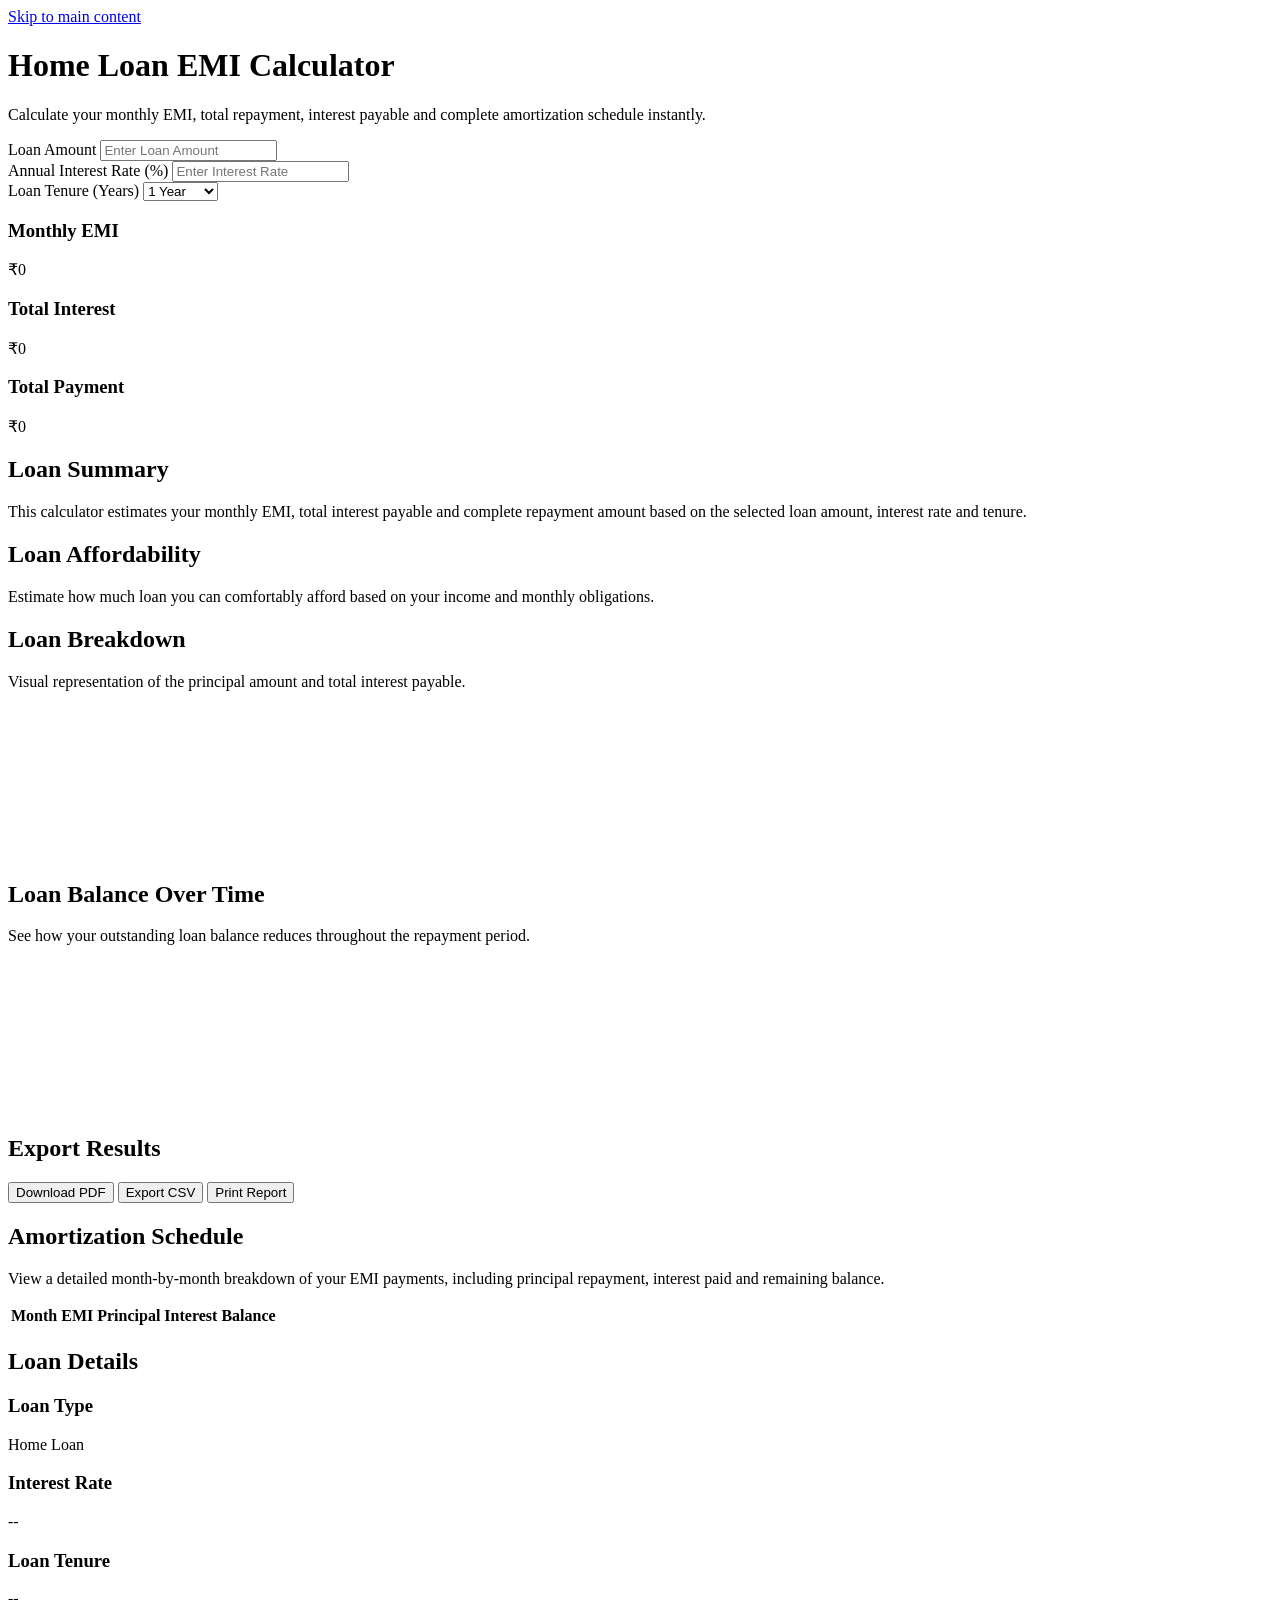
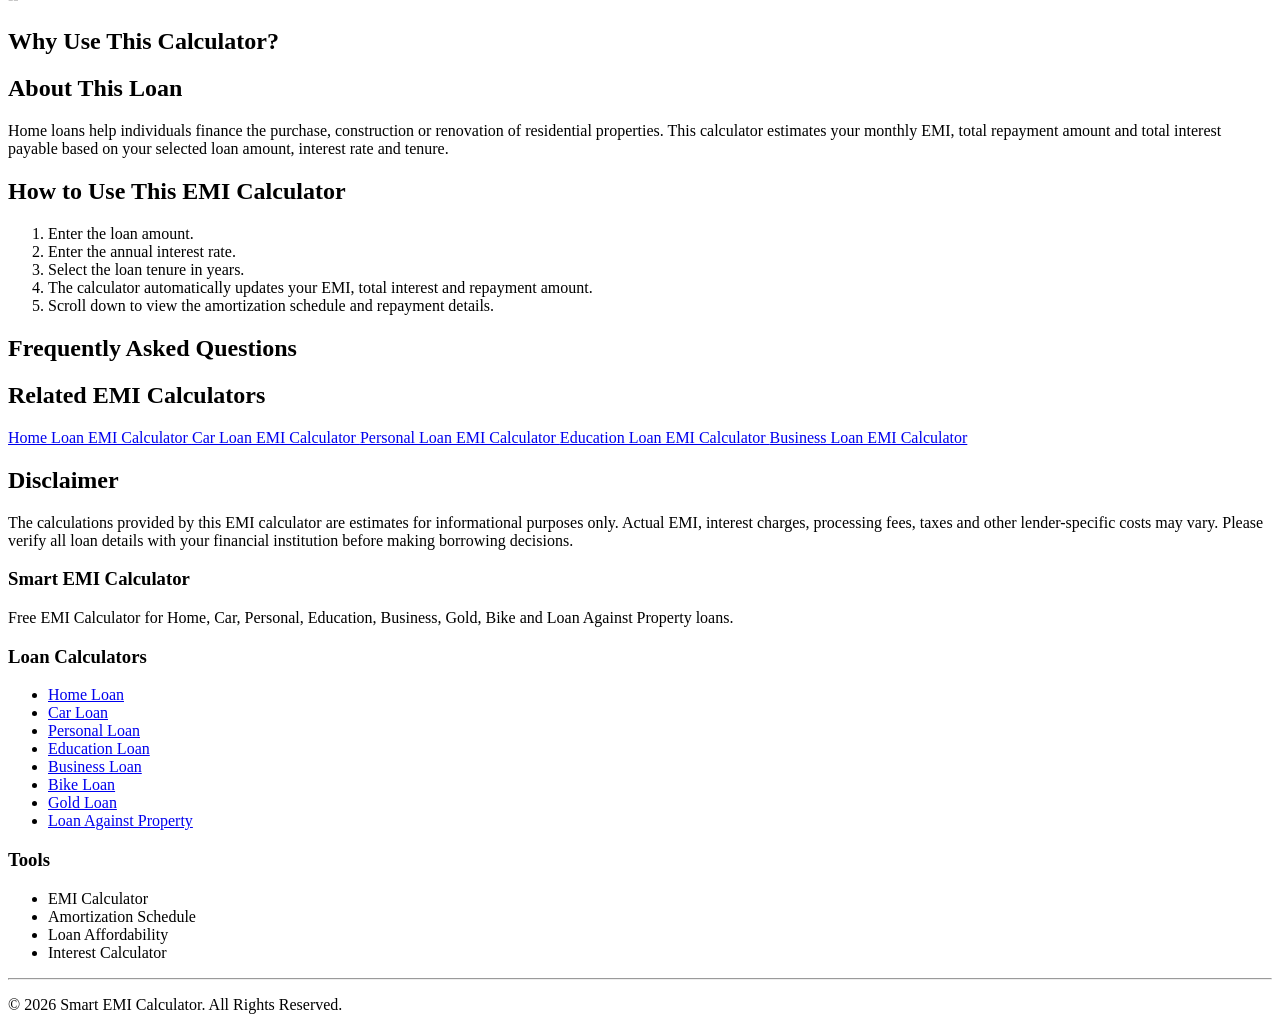
==== index.html @ 05c61f7b "Complete Version 5 modular EMI calculator" ====
<!DOCTYPE html>
<html lang="en">

<head>

    <!-- ==========================================
         BASIC META
    =========================================== -->

    <meta charset="UTF-8">

    <meta name="viewport"
          content="width=device-width, initial-scale=1.0">

    <meta http-equiv="X-UA-Compatible"
          content="IE=edge">

    <!-- ==========================================
         SEO
    =========================================== -->

    <title>Smart EMI Calculator</title>

    <meta name="description"
          content="Calculate EMI, monthly payments, interest, affordability and amortization schedule for Home, Car, Personal, Education and Business loans.">

    <meta name="keywords"
          content="EMI Calculator, Home Loan EMI, Car Loan EMI, Personal Loan EMI, Loan Calculator">

    <meta name="robots"
          content="index,follow">

    <meta name="author"
          content="Smart EMI Calculator">

    <link rel="canonical"
          href="">

    <!-- ==========================================
         OPEN GRAPH
    =========================================== -->

    <meta property="og:type"
          content="website">

    <meta property="og:title"
          content="Smart EMI Calculator">

    <meta property="og:description"
          content="Free EMI Calculator with Amortization Schedule">

    <meta property="og:image"
          content="images/og-image.jpg">

    <meta property="og:url"
          content="">

    <!-- ==========================================
         TWITTER
    =========================================== -->

    <meta name="twitter:card"
          content="summary_large_image">

    <meta name="twitter:title"
          content="Smart EMI Calculator">

    <meta name="twitter:description"
          content="Calculate EMI instantly.">

    <!-- ==========================================
         FAVICON
    =========================================== -->

    <link rel="icon"
          href="favicon.ico">

    <!-- ==========================================
         CSS
    =========================================== -->

    <link rel="stylesheet"
          href="css/style.css">

</head>

<body>

<a href="#main-content"
   class="skip-link">
    Skip to main content
</a>

<!-- ==========================================
     HEADER
========================================== -->

<header class="site-header">

    <div class="container">

        <h1 id="pageTitle">
            Home Loan EMI Calculator
        </h1>

        <p id="pageIntro">
            Calculate your monthly EMI, total repayment, interest payable and complete amortization schedule instantly.
        </p>

    </div>

</header>

<!-- ==========================================
     MAIN
========================================== -->

<main id="main-content">

<section class="calculator-section">

<div class="container">

    <!-- ==========================================
     CALCULATOR CARD
========================================== -->

<div class="calculator-card">

    <div class="form-group">

        <label for="amount" id="amountLabel">
            Loan Amount
        </label>

        <input
            type="number"
            id="amount"
            class="form-control"
            placeholder="Enter Loan Amount">

    </div>

    <div class="form-group">

        <label for="rate">
            Annual Interest Rate (%)
        </label>

        <input
            type="number"
            id="rate"
            class="form-control"
            step="0.01"
            placeholder="Enter Interest Rate">

    </div>

    <div class="form-group">

        <label for="tenure">
            Loan Tenure (Years)
        </label>

        <select
            id="tenure"
            class="form-control">

            <option value="1">1 Year</option>
            <option value="2">2 Years</option>
            <option value="3">3 Years</option>
            <option value="4">4 Years</option>
            <option value="5">5 Years</option>
            <option value="7">7 Years</option>
            <option value="10">10 Years</option>
            <option value="15">15 Years</option>
            <option value="20">20 Years</option>
            <option value="25">25 Years</option>
            <option value="30">30 Years</option>

        </select>

    </div>

</div>

<!-- ==========================================
     RESULTS
========================================== -->

<section class="results-section">

    <div class="results-grid">

        <div class="result-card">

            <h3>Monthly EMI</h3>

            <div
                id="emi"
                class="result-value">

                ₹0

            </div>

        </div>

        <div class="result-card">

            <h3>Total Interest</h3>

            <div
                id="interest"
                class="result-value">

                ₹0

            </div>

        </div>

        <div class="result-card">

            <h3>Total Payment</h3>

            <div
                id="total"
                class="result-value">

                ₹0

            </div>

        </div>

    </div>

</section>

<!-- ==========================================
     LOAN SUMMARY
========================================== -->

<section class="loan-summary">

    <h2>
        Loan Summary
    </h2>

    <p id="loanIntro">

        This calculator estimates your monthly EMI, total interest payable and complete repayment amount based on the selected loan amount, interest rate and tenure.

    </p>

</section>

<!-- ==========================================
     AFFORDABILITY CALCULATOR
========================================== -->

<section id="affordabilitySection" class="affordability-section">

    <h2>
        Loan Affordability
    </h2>

    <p>
        Estimate how much loan you can comfortably afford based on your income and monthly obligations.
    </p>

    <div id="affordabilityResult" class="affordability-result">

    </div>

</section>

<!-- ==========================================
     LOAN VISUALIZATION
========================================== -->

<section class="chart-section">

    <h2>
        Loan Breakdown
    </h2>

    <p>
        Visual representation of the principal amount and total interest payable.
    </p>

    <div class="chart-container">

        <canvas id="emiChart"></canvas>

    </div>

</section>

<!-- ==========================================
     PAYMENT TIMELINE
========================================== -->

<section class="chart-section">

    <h2>
        Loan Balance Over Time
    </h2>

    <p>
        See how your outstanding loan balance reduces throughout the repayment period.
    </p>

    <div class="chart-container">

        <canvas id="balanceChart"></canvas>

    </div>

</section>

<!-- ==========================================
     EXPORT OPTIONS
========================================== -->

<section class="export-section">

    <h2>
        Export Results
    </h2>

    <div class="button-group">

        <button
            id="downloadPdf"
            type="button"
            class="btn">

            Download PDF

        </button>

        <button
            id="downloadCsv"
            type="button"
            class="btn">

            Export CSV

        </button>

        <button
            id="printReport"
            type="button"
            class="btn">

            Print Report

        </button>

    </div>

</section>

<!-- ==========================================
     AMORTIZATION SCHEDULE
========================================== -->

<section class="amortization-section">

    <h2>
        Amortization Schedule
    </h2>

    <p>
        View a detailed month-by-month breakdown of your EMI payments, including principal repayment, interest paid and remaining balance.
    </p>

    <div class="table-responsive">

        <table class="amortization-table">

            <thead>

                <tr>

                    <th>Month</th>
                    <th>EMI</th>
                    <th>Principal</th>
                    <th>Interest</th>
                    <th>Balance</th>

                </tr>

            </thead>

            <tbody id="amortizationBody">

            </tbody>

        </table>

    </div>

</section>

<!-- ==========================================
     LOAN DETAILS
========================================== -->

<section class="loan-details">

    <h2>
        Loan Details
    </h2>

    <div class="details-grid">

        <div class="detail-card">

            <h3>
                Loan Type
            </h3>

            <p id="loanTypeText">
                Home Loan
            </p>

        </div>

        <div class="detail-card">

            <h3>
                Interest Rate
            </h3>

            <p id="interestRateText">
                --
            </p>

        </div>

        <div class="detail-card">

            <h3>
                Loan Tenure
            </h3>

            <p id="loanTenureText">
                --
            </p>

        </div>

    </div>

</section>

<!-- ==========================================
     BENEFITS
========================================== -->

<section class="benefits-section">

    <h2>
        Why Use This Calculator?
    </h2>

    <ul id="benefitsList">

    </ul>

</section>

<!-- ==========================================
     ABOUT THIS LOAN
========================================== -->

<section class="about-loan">

    <h2>
        About This Loan
    </h2>

    <p id="loanDescription">

        Home loans help individuals finance the purchase, construction or renovation of residential properties. This calculator estimates your monthly EMI, total repayment amount and total interest payable based on your selected loan amount, interest rate and tenure.

    </p>

</section>

<!-- ==========================================
     HOW TO USE
========================================== -->

<section class="how-to-use">

    <h2>
        How to Use This EMI Calculator
    </h2>

    <ol>

        <li>
            Enter the loan amount.
        </li>

        <li>
            Enter the annual interest rate.
        </li>

        <li>
            Select the loan tenure in years.
        </li>

        <li>
            The calculator automatically updates your EMI, total interest and repayment amount.
        </li>

        <li>
            Scroll down to view the amortization schedule and repayment details.
        </li>

    </ol>

</section>

<!-- ==========================================
     FREQUENTLY ASKED QUESTIONS
========================================== -->

<section class="faq-section">

    <h2>
        Frequently Asked Questions
    </h2>

    <div id="faq">

    </div>

</section>

<!-- ==========================================
     RELATED CALCULATORS
========================================== -->

<section class="related-tools">

    <h2>
        Related EMI Calculators
    </h2>

    <div class="related-grid">

        <a href="?loan=home">
            Home Loan EMI Calculator
        </a>

        <a href="?loan=car">
            Car Loan EMI Calculator
        </a>

        <a href="?loan=personal">
            Personal Loan EMI Calculator
        </a>

        <a href="?loan=education">
            Education Loan EMI Calculator
        </a>

        <a href="?loan=business">
            Business Loan EMI Calculator
        </a>

    </div>

</section>

<!-- ==========================================
     DISCLAIMER
========================================== -->

<section class="disclaimer">

    <h2>
        Disclaimer
    </h2>

    <p>

        The calculations provided by this EMI calculator are estimates for informational purposes only. Actual EMI, interest charges, processing fees, taxes and other lender-specific costs may vary. Please verify all loan details with your financial institution before making borrowing decisions.

    </p>

</section>

</div>

</section>

</main>

<!-- ==========================================
     FOOTER
========================================== -->

<footer class="site-footer">

    <div class="container">

        <div class="footer-grid">

            <div class="footer-column">

                <h3>
                    Smart EMI Calculator
                </h3>

                <p>

                    Free EMI Calculator for Home, Car, Personal, Education,
                    Business, Gold, Bike and Loan Against Property loans.

                </p>

            </div>

            <div class="footer-column">

                <h3>
                    Loan Calculators
                </h3>

                <ul>

                    <li><a href="?loan=home">Home Loan</a></li>

                    <li><a href="?loan=car">Car Loan</a></li>

                    <li><a href="?loan=personal">Personal Loan</a></li>

                    <li><a href="?loan=education">Education Loan</a></li>

                    <li><a href="?loan=business">Business Loan</a></li>

                    <li><a href="?loan=bike">Bike Loan</a></li>

                    <li><a href="?loan=gold">Gold Loan</a></li>

                    <li><a href="?loan=lap">Loan Against Property</a></li>

                </ul>

            </div>

            <div class="footer-column">

                <h3>
                    Tools
                </h3>

                <ul>

                    <li>EMI Calculator</li>

                    <li>Amortization Schedule</li>

                    <li>Loan Affordability</li>

                    <li>Interest Calculator</li>

                </ul>

            </div>

        </div>

        <hr>

        <p class="copyright">

            © <span id="currentYear"></span>
            Smart EMI Calculator.
            All Rights Reserved.

        </p>

    </div>

</footer>

<!-- ==========================================
     DYNAMIC JSON-LD
========================================== -->

<script
id="dynamicSchema"
type="application/ld+json">
{}
</script>

<!-- ==========================================
     JAVASCRIPT FILES
========================================== -->

<script src="js/utils.js"></script>

<script src="js/loan-config.js"></script>

<script src="js/emi.js"></script>

<script src="js/affordability.js"></script>

<script src="js/amortization.js"></script>

<script src="js/seo.js"></script>

<script src="js/faq.js"></script>

<script src="js/schema.js"></script>

<script src="js/app.js"></script>

<!-- ==========================================
     FOOTER SCRIPT
========================================== -->

<script>

document.addEventListener("DOMContentLoaded", () => {

    const year = document.getElementById("currentYear");

    if (year) {

        year.textContent = new Date().getFullYear();

    }

});

</script>

</body>

</html>
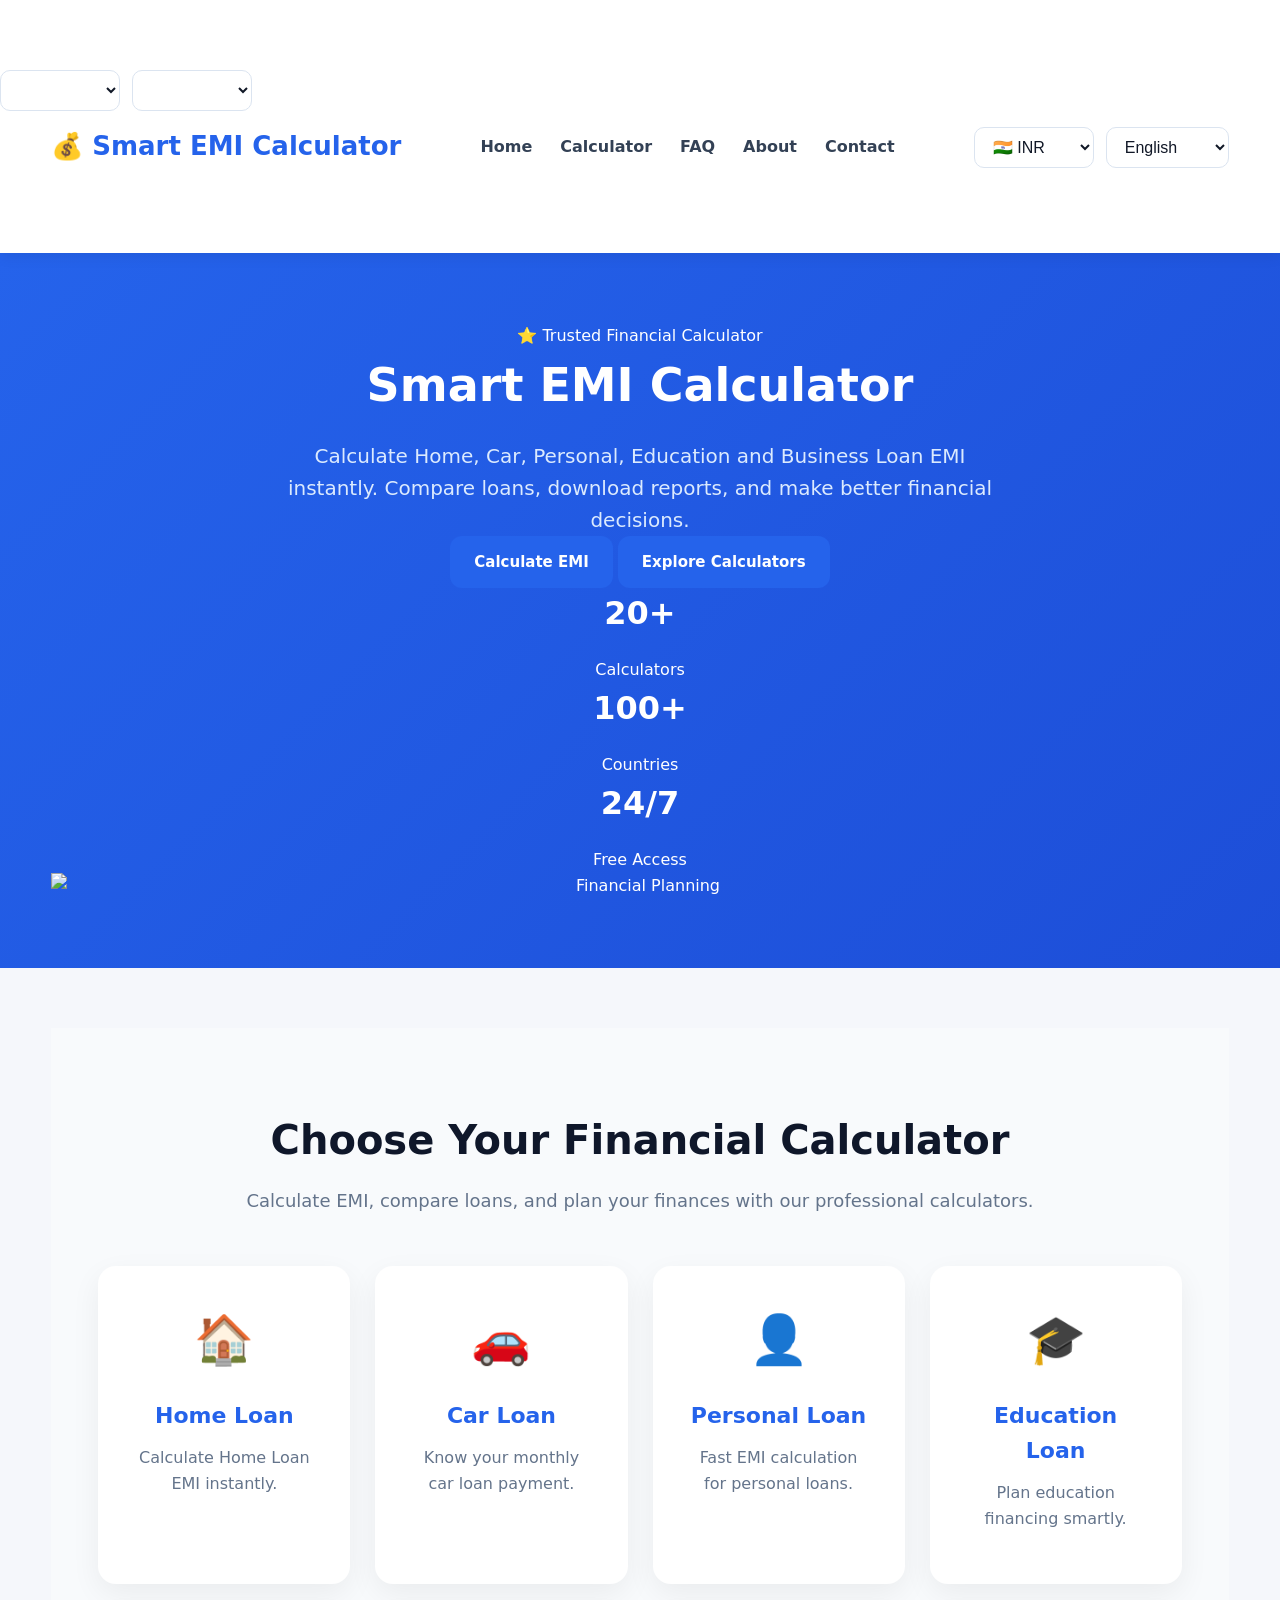
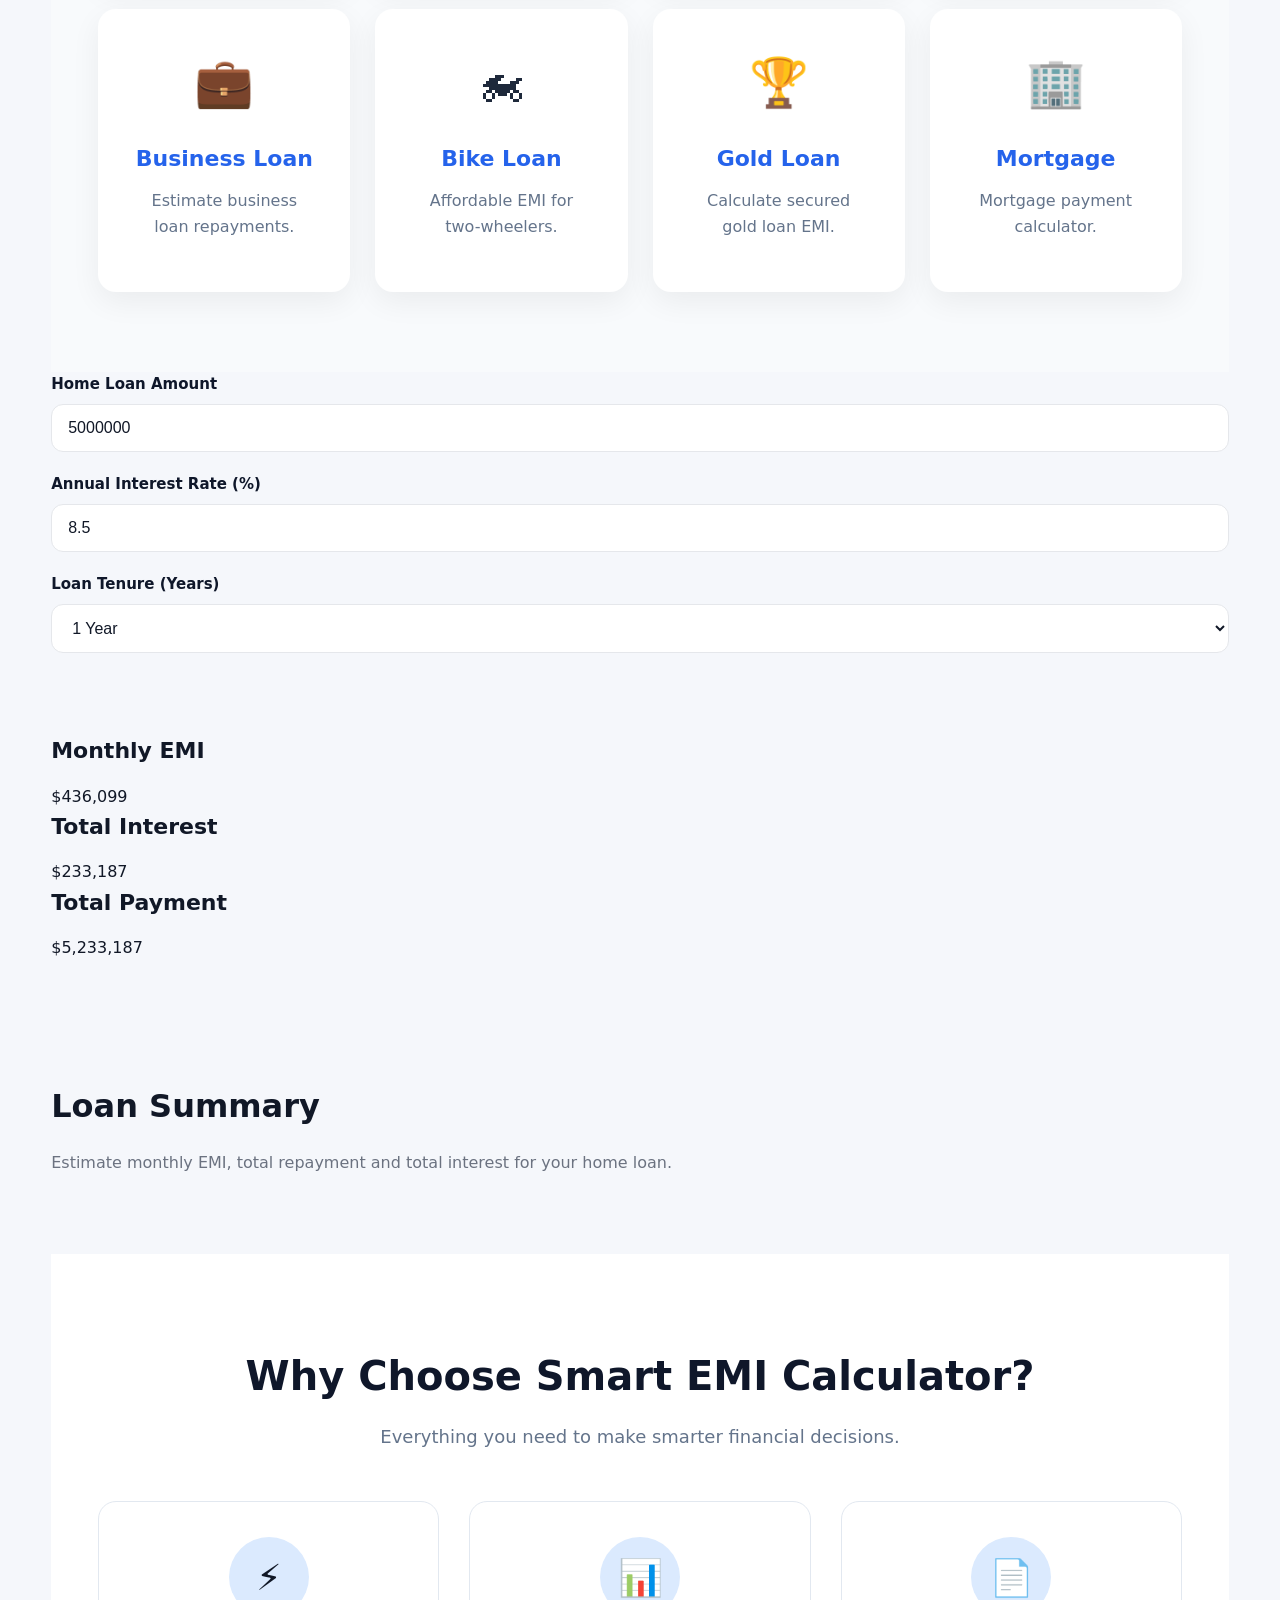
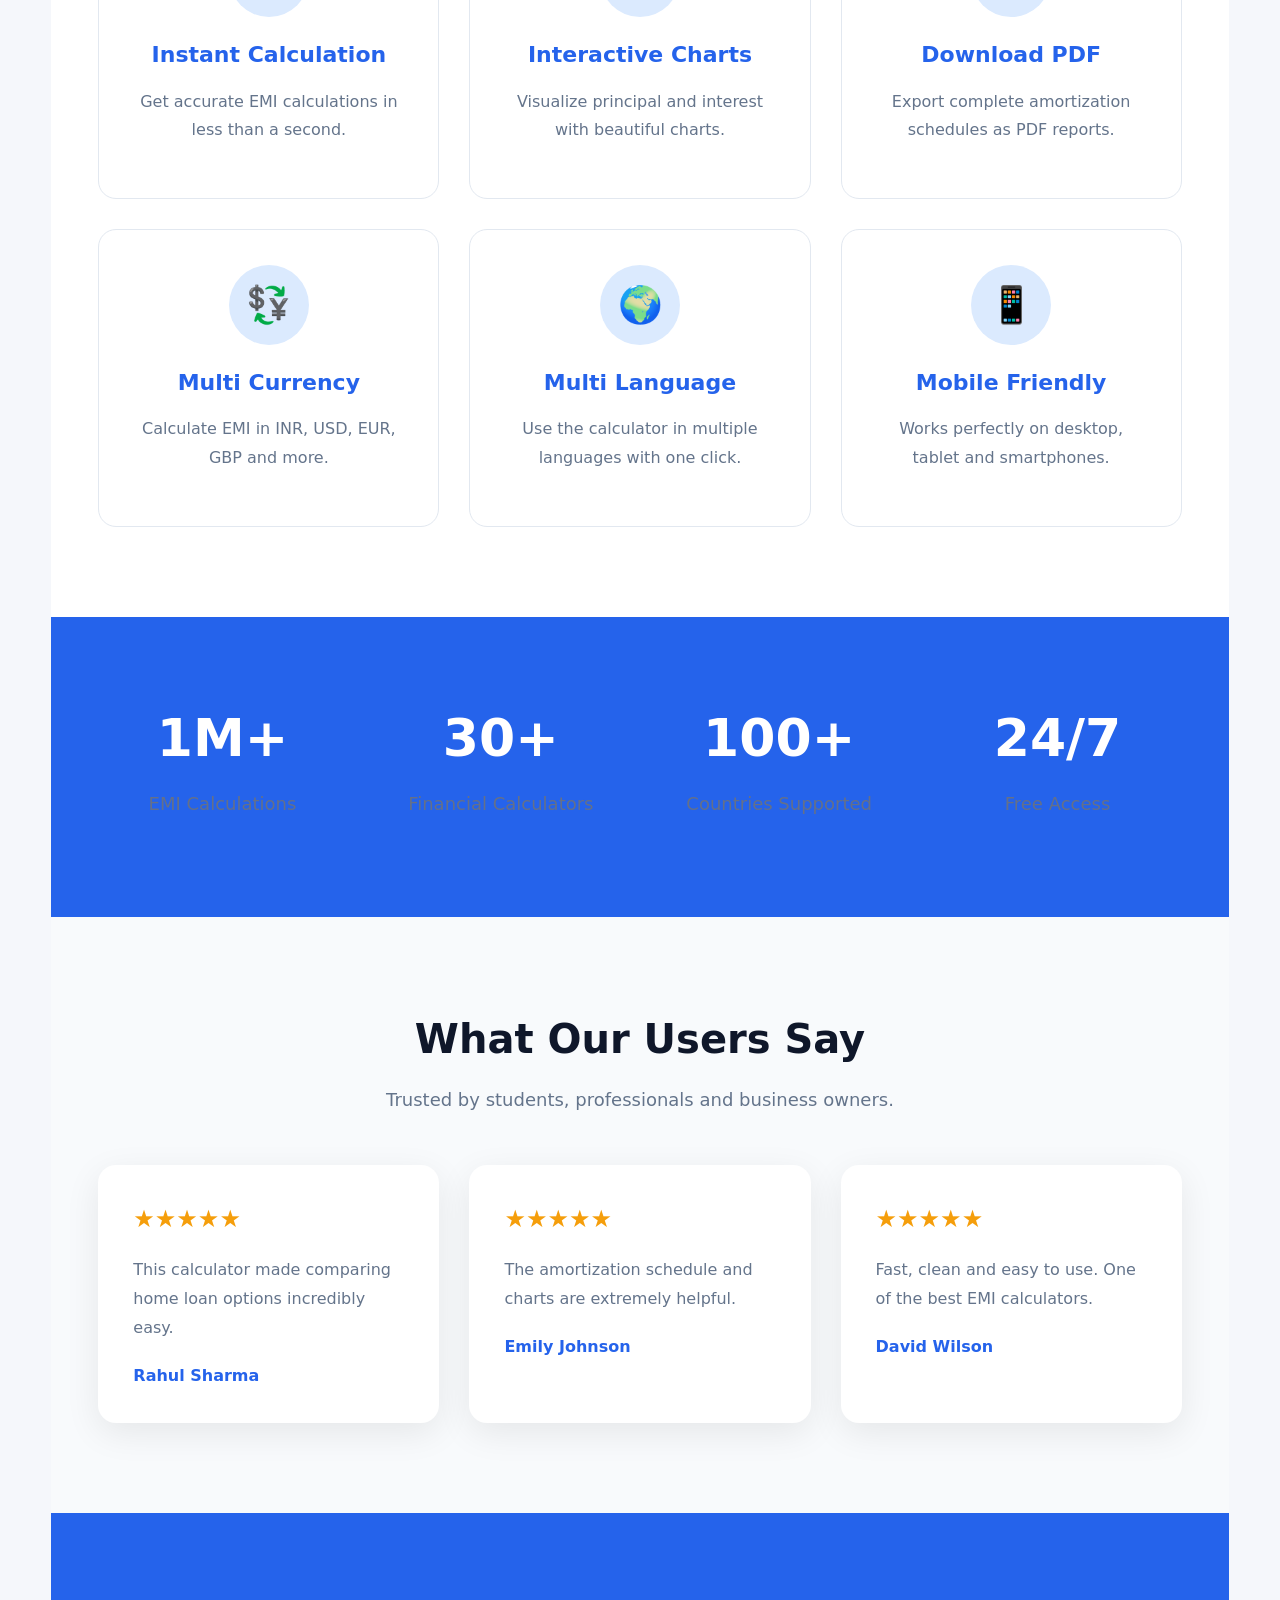
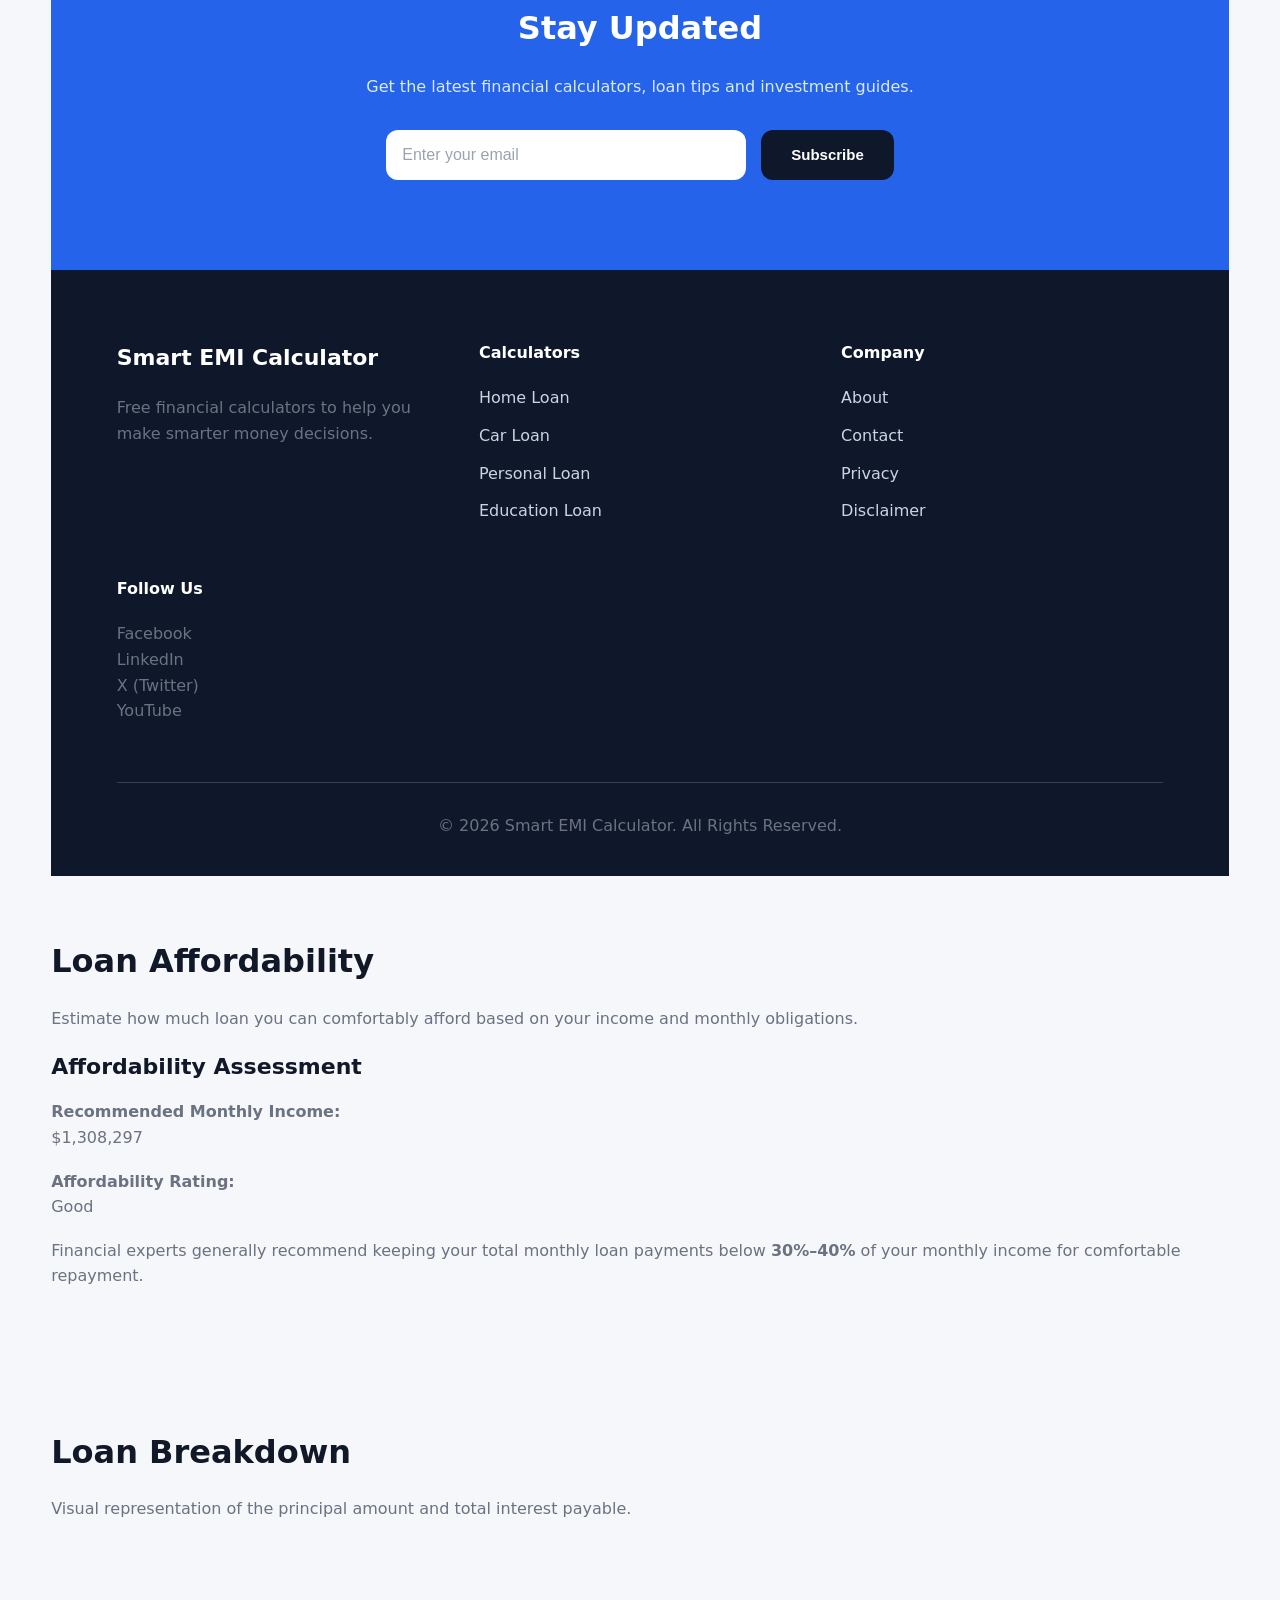
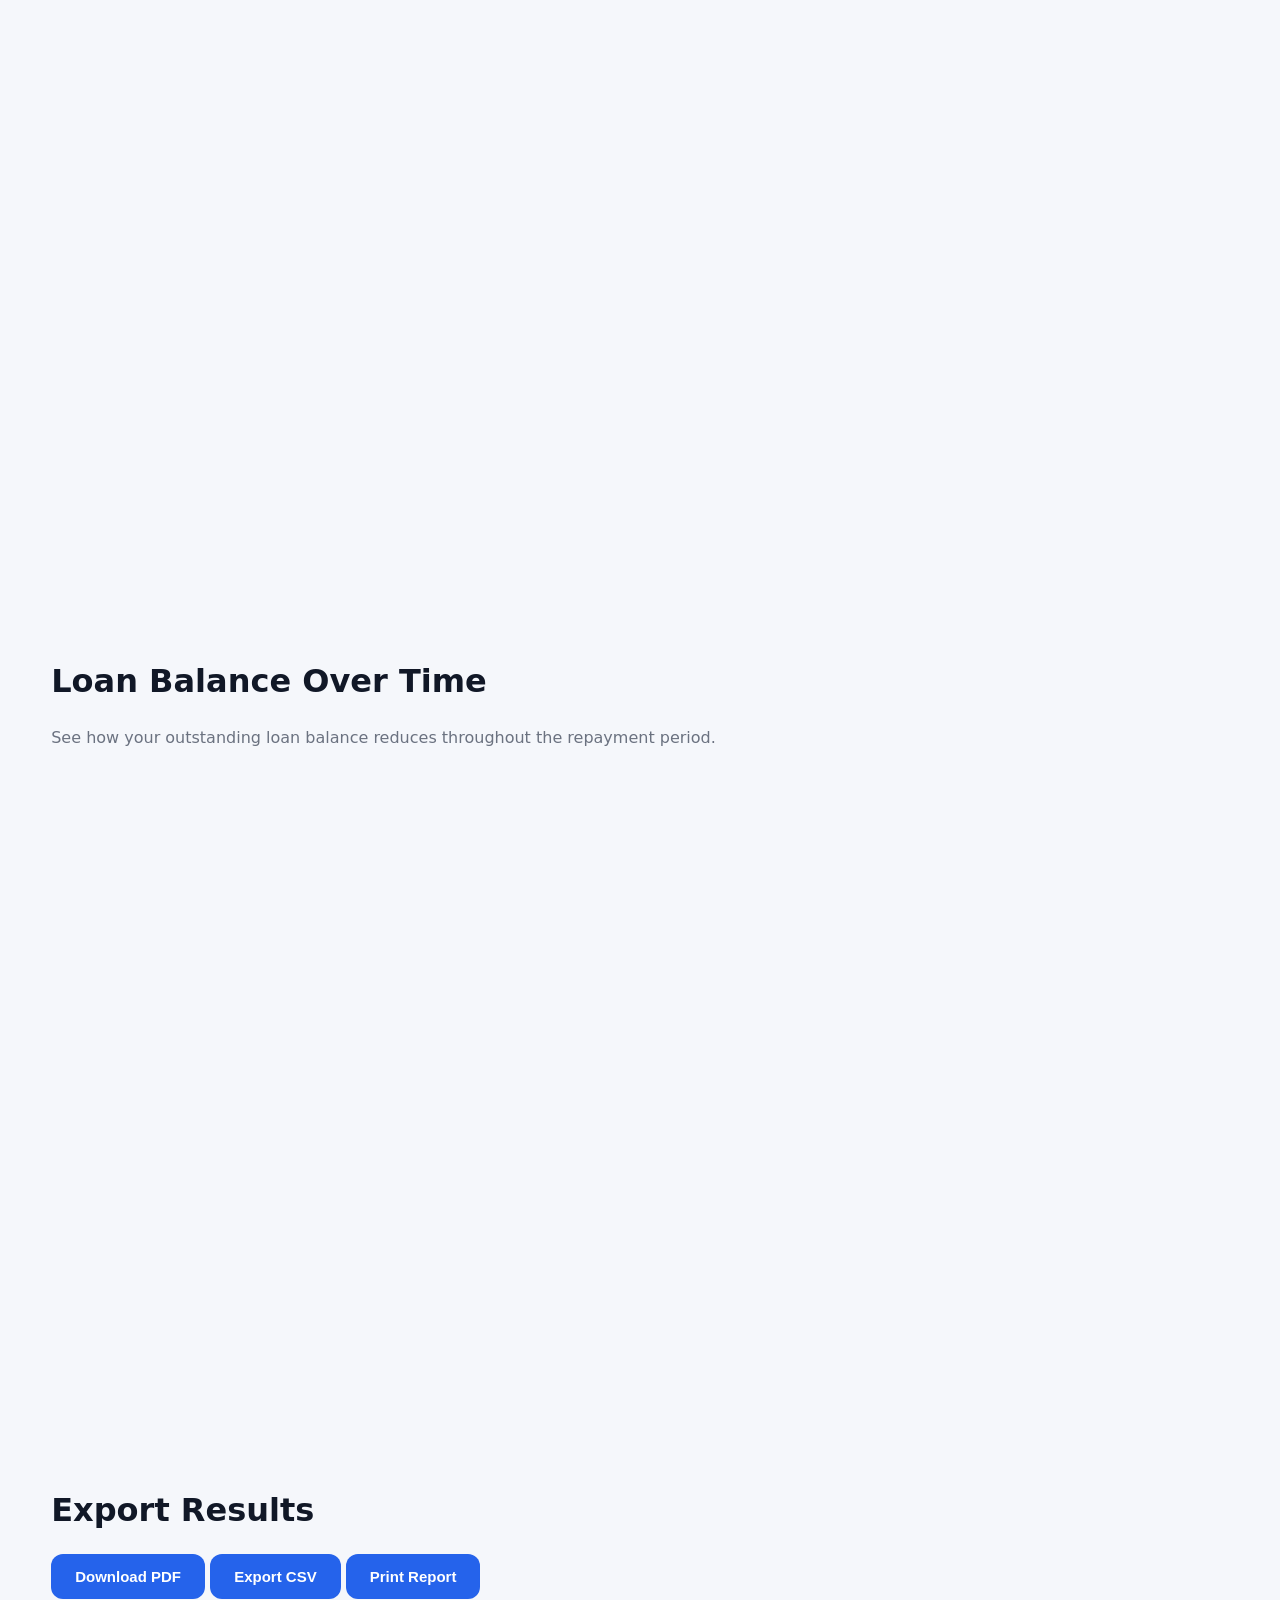
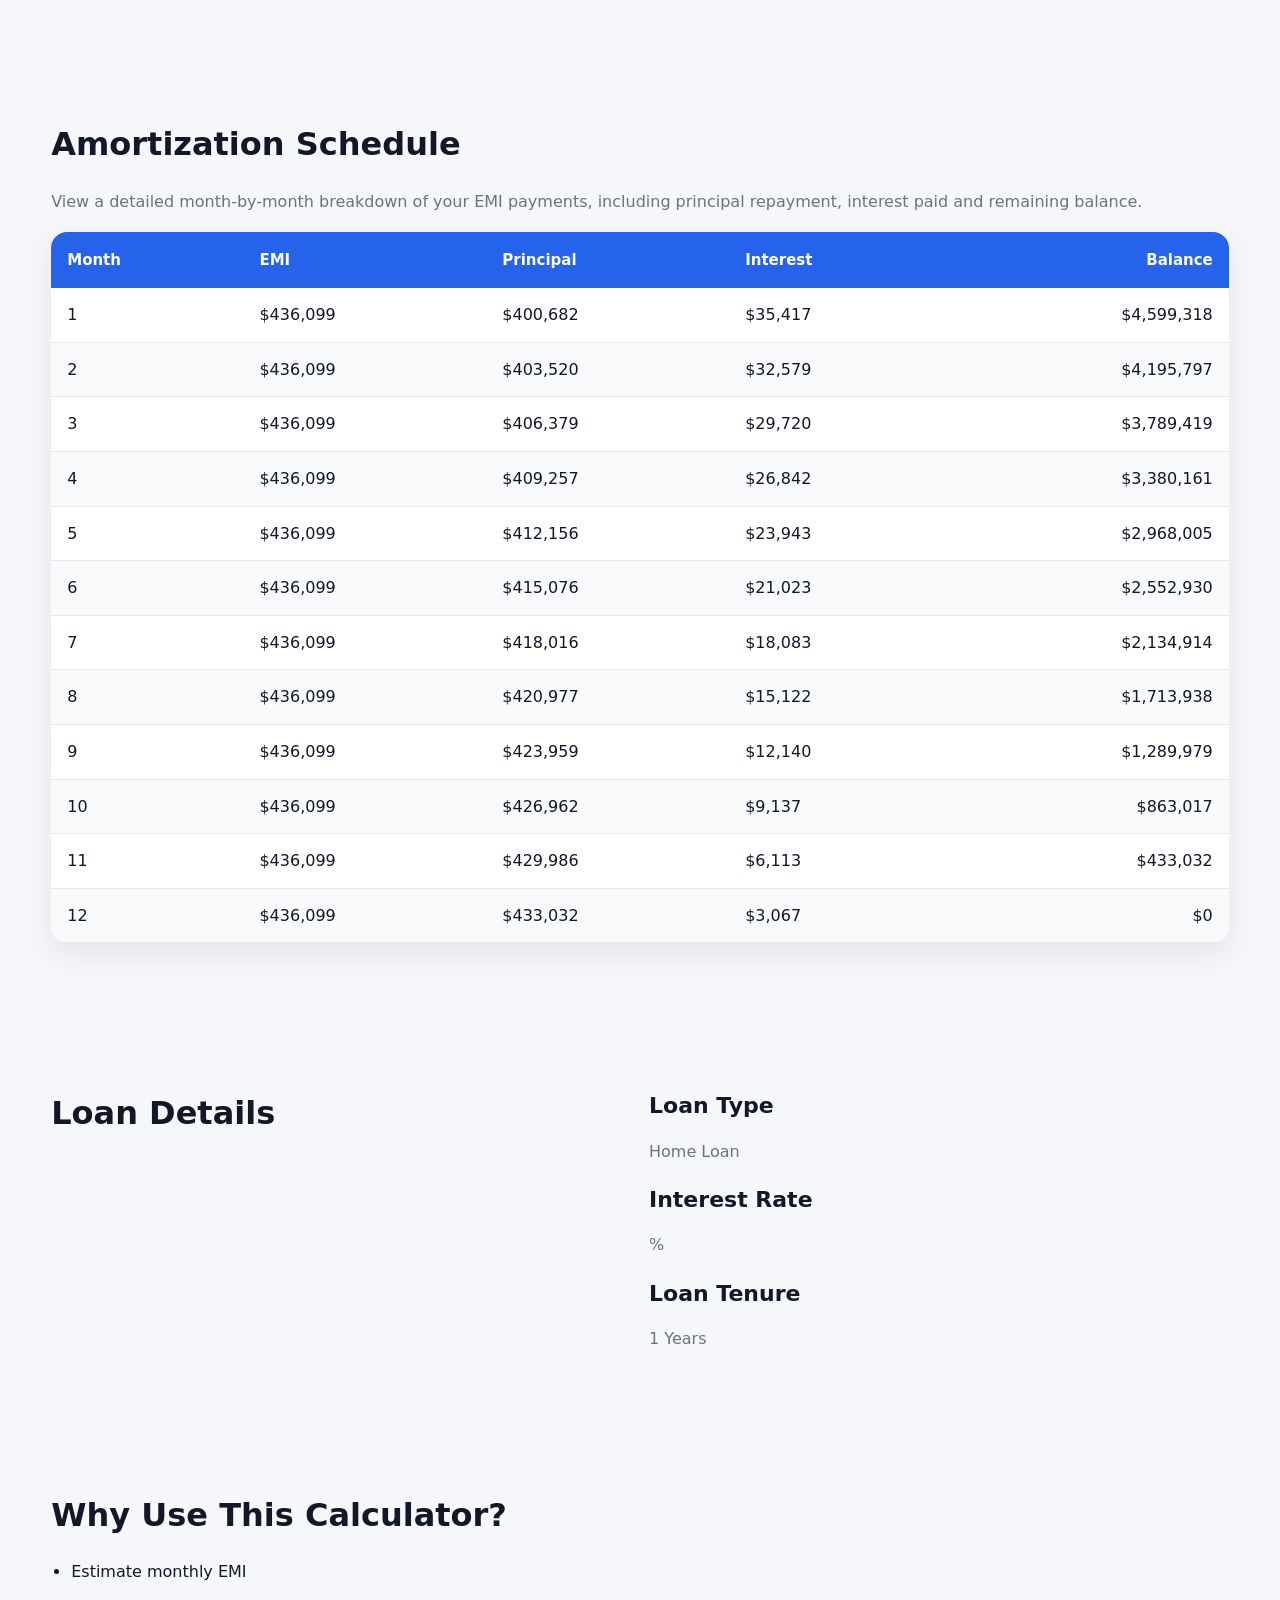
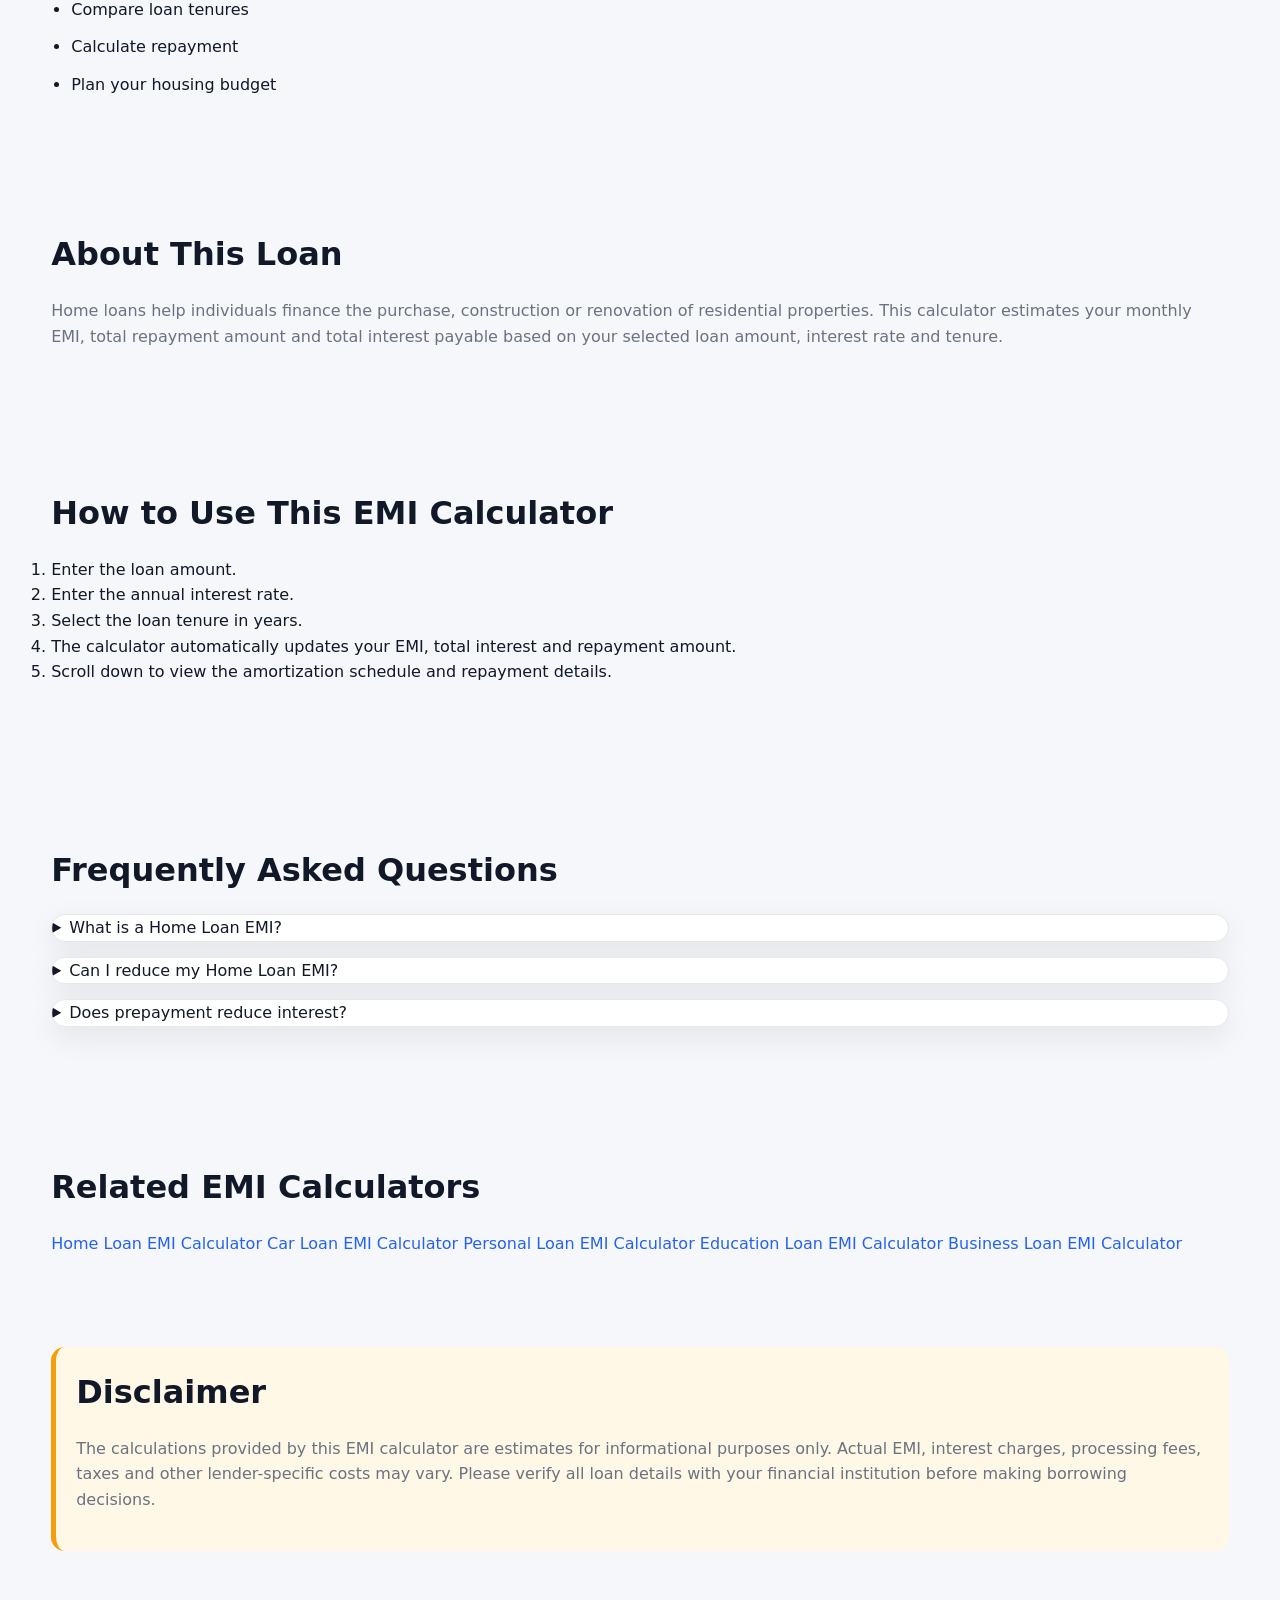
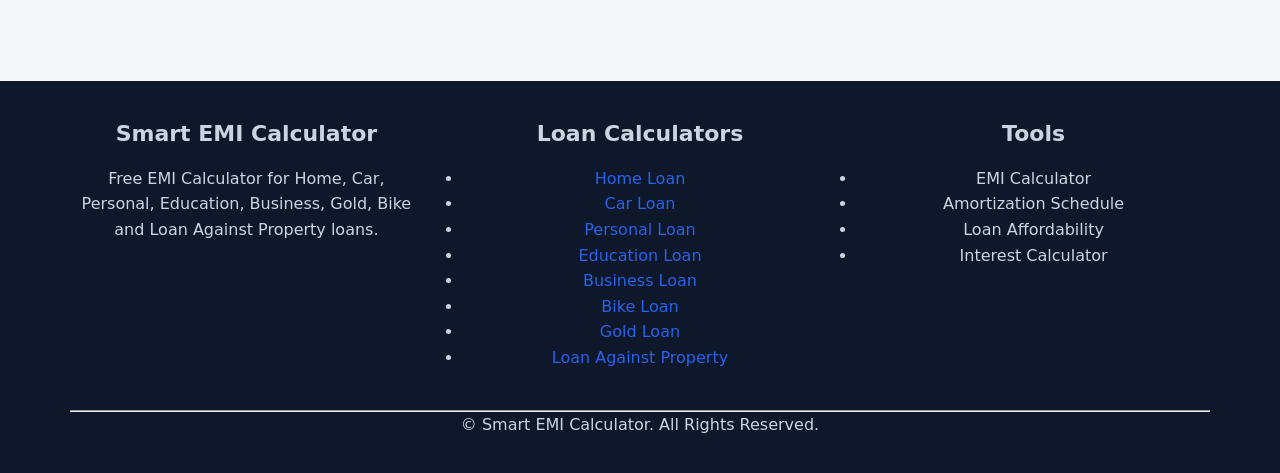
==== commit 6830688c: "feat: homepage redesign and UI improvements" ====
--- a/index.html
+++ b/index.html
@@ -97,25 +97,155 @@
 
 <header class="site-header">
 
-    <div class="container">
-
-        <h1 id="pageTitle">
-            Home Loan EMI Calculator
-        </h1>
-
-        <p id="pageIntro">
-            Calculate your monthly EMI, total repayment, interest payable and complete amortization schedule instantly.
-        </p>
+
+    <div id="google_translate_element"></div>
+    <div class="header-tools">
+
+    <select id="currencySelector">
+        ...
+    </select>
+
+    <select id="languageSelector">
+        ...
+    </select>
+
+    <div id="google_translate_element"></div>
+
+</div>
+
+    <div class="container nav-container">
+
+        <a href="/" class="logo">
+            💰 Smart EMI Calculator
+        </a>
+
+        <button id="menuToggle" class="menu-toggle">
+    ☰
+</button>
+
+        <nav class="main-nav">
+
+            <a href="/">Home</a>
+
+            <a href="#calculator">Calculator</a>
+
+            <a href="#faq">FAQ</a>
+
+            <a href="about.html">About</a>
+
+            <a href="contact.html">Contact</a>
+
+        </nav>
+
+        <div class="header-tools">
+
+            <select id="currencySelector">
+
+                <option value="INR">🇮🇳 INR</option>
+                <option value="USD">🇺🇸 USD</option>
+                <option value="EUR">🇪🇺 EUR</option>
+                <option value="GBP">🇬🇧 GBP</option>
+                <option value="AUD">🇦🇺 AUD</option>
+                <option value="CAD">🇨🇦 CAD</option>
+                <option value="JPY">🇯🇵 JPY</option>
+                <option value="SGD">🇸🇬 SGD</option>
+                <option value="AED">🇦🇪 AED</option>
+
+            </select>
+
+            <select id="languageSelector">
+
+                <option value="en">English</option>
+                <option value="hi">हिन्दी</option>
+                <option value="es">Español</option>
+                <option value="fr">Français</option>
+                <option value="de">Deutsch</option>
+                <option value="it">Italiano</option>
+                <option value="pt">Português</option>
+                <option value="ja">日本語</option>
+                <option value="ko">한국어</option>
+                <option value="zh-CN">中文</option>
+                <option value="ar">العربية</option>
+
+            </select>
+
+        </div>
 
     </div>
 
 </header>
 
+
+
 <!-- ==========================================
      MAIN
 ========================================== -->
 
-<main id="main-content">
+<section class="hero">
+
+    <div class="container hero-grid">
+
+        <div class="hero-content">
+
+            <span class="badge">
+                ⭐ Trusted Financial Calculator
+            </span>
+
+            <h1>
+                Smart EMI Calculator
+            </h1>
+
+            <p>
+                Calculate Home, Car, Personal, Education and Business Loan EMI instantly.
+                Compare loans, download reports, and make better financial decisions.
+            </p>
+
+            <div class="hero-buttons">
+
+                <a href="#calculator" class="btn btn-primary">
+                    Calculate EMI
+                </a>
+
+                <a href="#loanCards" class="btn btn-outline">
+                    Explore Calculators
+                </a>
+
+            </div>
+
+            <div class="hero-stats">
+
+                <div>
+                    <h2>20+</h2>
+                    <span>Calculators</span>
+                </div>
+
+                <div>
+                    <h2>100+</h2>
+                    <span>Countries</span>
+                </div>
+
+                <div>
+                    <h2>24/7</h2>
+                    <span>Free Access</span>
+                </div>
+
+            </div>
+
+        </div>
+
+        <div class="hero-image">
+
+            <img
+                src="images/hero-finance.svg"
+                alt="Financial Planning"
+                loading="lazy"
+            >
+
+        </div>
+
+    </div>
+
+</section>
 
 <section class="calculator-section">
 
@@ -124,7 +254,75 @@
     <!-- ==========================================
      CALCULATOR CARD
 ========================================== -->
-
+<section id="loanCards" class="loan-categories">
+
+    <div class="container">
+
+        <div class="section-title">
+
+            <h2>Choose Your Financial Calculator</h2>
+
+            <p>
+                Calculate EMI, compare loans, and plan your finances with our professional calculators.
+            </p>
+
+        </div>
+
+        <div class="loan-grid">
+
+            <a href="?loan=home" class="loan-card">
+                <div class="loan-icon">🏠</div>
+                <h3>Home Loan</h3>
+                <p>Calculate Home Loan EMI instantly.</p>
+            </a>
+
+            <a href="?loan=car" class="loan-card">
+                <div class="loan-icon">🚗</div>
+                <h3>Car Loan</h3>
+                <p>Know your monthly car loan payment.</p>
+            </a>
+
+            <a href="?loan=personal" class="loan-card">
+                <div class="loan-icon">👤</div>
+                <h3>Personal Loan</h3>
+                <p>Fast EMI calculation for personal loans.</p>
+            </a>
+
+            <a href="?loan=education" class="loan-card">
+                <div class="loan-icon">🎓</div>
+                <h3>Education Loan</h3>
+                <p>Plan education financing smartly.</p>
+            </a>
+
+            <a href="?loan=business" class="loan-card">
+                <div class="loan-icon">💼</div>
+                <h3>Business Loan</h3>
+                <p>Estimate business loan repayments.</p>
+            </a>
+
+            <a href="?loan=bike" class="loan-card">
+                <div class="loan-icon">🏍</div>
+                <h3>Bike Loan</h3>
+                <p>Affordable EMI for two-wheelers.</p>
+            </a>
+
+            <a href="?loan=gold" class="loan-card">
+                <div class="loan-icon">🏆</div>
+                <h3>Gold Loan</h3>
+                <p>Calculate secured gold loan EMI.</p>
+            </a>
+
+            <a href="?loan=mortgage" class="loan-card">
+                <div class="loan-icon">🏢</div>
+                <h3>Mortgage</h3>
+                <p>Mortgage payment calculator.</p>
+            </a>
+
+        </div>
+
+    </div>
+
+</section>
 <div class="calculator-card">
 
     <div class="form-group">
@@ -256,6 +454,314 @@
 
 </section>
 
+<section class="features">
+
+    <div class="container">
+
+        <div class="section-title">
+
+            <h2>Why Choose Smart EMI Calculator?</h2>
+
+            <p>
+                Everything you need to make smarter financial decisions.
+            </p>
+
+        </div>
+
+        <div class="feature-grid">
+
+            <div class="feature-card">
+
+                <div class="feature-icon">⚡</div>
+
+                <h3>Instant Calculation</h3>
+
+                <p>
+                    Get accurate EMI calculations in less than a second.
+                </p>
+
+            </div>
+
+            <div class="feature-card">
+
+                <div class="feature-icon">📊</div>
+
+                <h3>Interactive Charts</h3>
+
+                <p>
+                    Visualize principal and interest with beautiful charts.
+                </p>
+
+            </div>
+
+            <div class="feature-card">
+
+                <div class="feature-icon">📄</div>
+
+                <h3>Download PDF</h3>
+
+                <p>
+                    Export complete amortization schedules as PDF reports.
+                </p>
+
+            </div>
+
+            <div class="feature-card">
+
+                <div class="feature-icon">💱</div>
+
+                <h3>Multi Currency</h3>
+
+                <p>
+                    Calculate EMI in INR, USD, EUR, GBP and more.
+                </p>
+
+            </div>
+
+            <div class="feature-card">
+
+                <div class="feature-icon">🌍</div>
+
+                <h3>Multi Language</h3>
+
+                <p>
+                    Use the calculator in multiple languages with one click.
+                </p>
+
+            </div>
+
+            <div class="feature-card">
+
+                <div class="feature-icon">📱</div>
+
+                <h3>Mobile Friendly</h3>
+
+                <p>
+                    Works perfectly on desktop, tablet and smartphones.
+                </p>
+
+            </div>
+
+        </div>
+
+    </div>
+
+</section>
+
+<section class="stats">
+
+    <div class="container">
+
+        <div class="stat-grid">
+
+            <div class="stat-box">
+                <h2>1M+</h2>
+                <p>EMI Calculations</p>
+            </div>
+
+            <div class="stat-box">
+                <h2>30+</h2>
+                <p>Financial Calculators</p>
+            </div>
+
+            <div class="stat-box">
+                <h2>100+</h2>
+                <p>Countries Supported</p>
+            </div>
+
+            <div class="stat-box">
+                <h2>24/7</h2>
+                <p>Free Access</p>
+            </div>
+
+        </div>
+
+    </div>
+
+</section>
+
+<section class="testimonials">
+
+    <div class="container">
+
+        <div class="section-title">
+
+            <h2>What Our Users Say</h2>
+
+            <p>
+                Trusted by students, professionals and business owners.
+            </p>
+
+        </div>
+
+        <div class="testimonial-grid">
+
+            <div class="testimonial-card">
+
+                <div class="stars">★★★★★</div>
+
+                <p>
+                    This calculator made comparing home loan options incredibly easy.
+                </p>
+
+                <h4>Rahul Sharma</h4>
+
+            </div>
+
+            <div class="testimonial-card">
+
+                <div class="stars">★★★★★</div>
+
+                <p>
+                    The amortization schedule and charts are extremely helpful.
+                </p>
+
+                <h4>Emily Johnson</h4>
+
+            </div>
+
+            <div class="testimonial-card">
+
+                <div class="stars">★★★★★</div>
+
+                <p>
+                    Fast, clean and easy to use. One of the best EMI calculators.
+                </p>
+
+                <h4>David Wilson</h4>
+
+            </div>
+
+        </div>
+
+    </div>
+
+</section>
+
+<!-- ===========================
+     NEWSLETTER
+============================ -->
+
+<section class="newsletter">
+
+    <div class="container">
+
+        <h2>Stay Updated</h2>
+
+        <p>
+            Get the latest financial calculators, loan tips and investment guides.
+        </p>
+
+        <form class="newsletter-form">
+
+            <input
+                type="email"
+                placeholder="Enter your email"
+            >
+
+            <button type="submit">
+
+                Subscribe
+
+            </button>
+
+        </form>
+
+    </div>
+
+</section>
+
+<!-- ===========================
+     FOOTER
+============================ -->
+
+<footer class="footer">
+
+    <div class="container">
+
+        <div class="footer-grid">
+
+            <div>
+
+                <h3>Smart EMI Calculator</h3>
+
+                <p>
+
+                    Free financial calculators to help you make smarter money decisions.
+
+                </p>
+
+            </div>
+
+            <div>
+
+                <h4>Calculators</h4>
+
+                <ul>
+
+                    <li><a href="?loan=home">Home Loan</a></li>
+
+                    <li><a href="?loan=car">Car Loan</a></li>
+
+                    <li><a href="?loan=personal">Personal Loan</a></li>
+
+                    <li><a href="?loan=education">Education Loan</a></li>
+
+                </ul>
+
+            </div>
+
+            <div>
+
+                <h4>Company</h4>
+
+                <ul>
+
+                    <li><a href="about.html">About</a></li>
+
+                    <li><a href="contact.html">Contact</a></li>
+
+                    <li><a href="privacy.html">Privacy</a></li>
+
+                    <li><a href="disclaimer.html">Disclaimer</a></li>
+
+                </ul>
+
+            </div>
+
+            <div>
+
+                <h4>Follow Us</h4>
+
+                <p>
+
+                    Facebook<br>
+
+                    LinkedIn<br>
+
+                    X (Twitter)<br>
+
+                    YouTube
+
+                </p>
+
+            </div>
+
+        </div>
+
+        <hr>
+
+        <p class="copyright">
+
+            © <span id="currentYear"></span> Smart EMI Calculator.
+            All Rights Reserved.
+
+        </p>
+
+    </div>
+
+</footer>
+
 <!-- ==========================================
      AFFORDABILITY CALCULATOR
 ========================================== -->
@@ -707,43 +1213,24 @@
 ========================================== -->
 
 <script src="js/utils.js"></script>
-
 <script src="js/loan-config.js"></script>
-
 <script src="js/emi.js"></script>
-
 <script src="js/affordability.js"></script>
-
 <script src="js/amortization.js"></script>
-
+<script src="js/chart.js"></script>
 <script src="js/seo.js"></script>
-
 <script src="js/faq.js"></script>
-
 <script src="js/schema.js"></script>
-
 <script src="js/app.js"></script>
 
-<!-- ==========================================
-     FOOTER SCRIPT
-========================================== -->
-
 <script>
-
 document.addEventListener("DOMContentLoaded", () => {
-
     const year = document.getElementById("currentYear");
-
     if (year) {
-
         year.textContent = new Date().getFullYear();
-
     }
-
 });
-
 </script>
 
 </body>
-
 </html>
--- a/css/style.css
+++ b/css/style.css
@@ -0,0 +1,1777 @@
+/* ==========================================================
+   SMART EMI CALCULATOR
+   Modern UI
+   Version 6.0
+========================================================== */
+
+:root{
+
+--primary:#2563eb;
+--primary-dark:#1d4ed8;
+--secondary:#0f172a;
+
+--success:#16a34a;
+--warning:#f59e0b;
+--danger:#dc2626;
+
+--bg:#f5f7fb;
+--card:#ffffff;
+--border:#e5e7eb;
+
+--text:#111827;
+--muted:#6b7280;
+
+--radius:16px;
+
+--shadow:
+0 10px 30px rgba(0,0,0,.08);
+
+--transition:.25s;
+
+font-family:
+Inter,
+system-ui,
+Segoe UI,
+Roboto,
+Arial,
+sans-serif;
+
+}
+
+/* ===================================== */
+
+*{
+
+margin:0;
+padding:0;
+box-sizing:border-box;
+
+}
+
+/* ===================================== */
+
+html{
+
+scroll-behavior:smooth;
+
+}
+
+/* ===================================== */
+
+body{
+
+background:var(--bg);
+
+color:var(--text);
+
+line-height:1.6;
+
+font-size:16px;
+
+}
+
+/* ===================================== */
+
+img{
+
+max-width:100%;
+
+display:block;
+
+}
+
+/* ===================================== */
+
+a{
+
+text-decoration:none;
+
+color:var(--primary);
+
+transition:.2s;
+
+}
+
+a:hover{
+
+color:var(--primary-dark);
+
+}
+
+/* ===================================== */
+
+.container{
+
+width:min(1200px,92%);
+
+margin:auto;
+
+}
+
+/* ===================================== */
+
+section{
+
+padding:60px 0;
+
+}
+
+/* ===================================== */
+
+h1{
+
+font-size:42px;
+
+font-weight:700;
+
+margin-bottom:15px;
+
+}
+
+h2{
+
+font-size:32px;
+
+margin-bottom:18px;
+
+}
+
+h3{
+
+font-size:22px;
+
+margin-bottom:15px;
+
+}
+
+p{
+
+margin-bottom:18px;
+
+color:var(--muted);
+
+}
+
+/* ===================================== */
+
+header{
+
+background:
+
+linear-gradient(
+135deg,
+#2563eb,
+#1d4ed8
+);
+
+color:#fff;
+
+padding:70px 0;
+
+box-shadow:var(--shadow);
+
+}
+
+header h1{
+
+color:#fff;
+
+margin-bottom:15px;
+
+}
+
+header p{
+
+color:#dbeafe;
+
+font-size:18px;
+
+max-width:700px;
+
+}
+
+/* ===================================== */
+
+.main-grid{
+
+display:grid;
+
+grid-template-columns:
+
+380px
+1fr;
+
+gap:30px;
+
+align-items:start;
+
+}
+
+/* ===================================== */
+
+.card{
+
+background:var(--card);
+
+border-radius:var(--radius);
+
+padding:28px;
+
+box-shadow:var(--shadow);
+
+border:1px solid var(--border);
+
+margin-bottom:25px;
+
+}
+
+/* ===================================== */
+
+.result-grid{
+
+display:grid;
+
+grid-template-columns:
+
+repeat(3,1fr);
+
+gap:20px;
+
+margin-top:20px;
+
+}
+
+.result-box{
+
+background:#eff6ff;
+
+border-radius:14px;
+
+padding:20px;
+
+text-align:center;
+
+border:1px solid #bfdbfe;
+
+transition:var(--transition);
+
+}
+
+.result-box:hover{
+
+transform:translateY(-4px);
+
+}
+
+.result-box h4{
+
+font-size:15px;
+
+color:var(--muted);
+
+margin-bottom:10px;
+
+}
+
+.result-box h2{
+
+font-size:28px;
+
+color:var(--primary);
+
+margin:0;
+
+font-weight:700;
+
+}
+
+/* ==========================================================
+   CALCULATOR FORM
+========================================================== */
+
+.form-group{
+    margin-bottom:20px;
+}
+
+.form-group label{
+    display:block;
+    margin-bottom:8px;
+    font-weight:600;
+    color:var(--secondary);
+    font-size:15px;
+}
+
+input,
+select,
+textarea{
+
+    width:100%;
+
+    padding:14px 16px;
+
+    border:1px solid var(--border);
+
+    border-radius:12px;
+
+    background:#fff;
+
+    color:var(--text);
+
+    font-size:16px;
+
+    transition:all .25s ease;
+
+    outline:none;
+
+}
+
+input:focus,
+select:focus,
+textarea:focus{
+
+    border-color:var(--primary);
+
+    box-shadow:0 0 0 4px rgba(37,99,235,.15);
+
+}
+
+input::placeholder{
+
+    color:#9ca3af;
+
+}
+
+input[type="range"]{
+
+    padding:0;
+
+    height:6px;
+
+    border:none;
+
+    background:#dbeafe;
+
+    cursor:pointer;
+
+}
+
+input[type="range"]::-webkit-slider-thumb{
+
+    -webkit-appearance:none;
+
+    width:18px;
+
+    height:18px;
+
+    border-radius:50%;
+
+    background:var(--primary);
+
+    cursor:pointer;
+
+}
+
+select{
+
+    cursor:pointer;
+
+}
+
+/* ==========================================================
+   BUTTONS
+========================================================== */
+
+button,
+.btn{
+
+    display:inline-flex;
+
+    align-items:center;
+
+    justify-content:center;
+
+    gap:8px;
+
+    background:var(--primary);
+
+    color:#fff;
+
+    border:none;
+
+    border-radius:12px;
+
+    padding:14px 24px;
+
+    font-size:15px;
+
+    font-weight:600;
+
+    cursor:pointer;
+
+    transition:.25s;
+
+}
+
+button:hover,
+.btn:hover{
+
+    background:var(--primary-dark);
+
+    transform:translateY(-2px);
+
+}
+
+button:active,
+.btn:active{
+
+    transform:translateY(0);
+
+}
+
+.btn-secondary{
+
+    background:#f3f4f6;
+
+    color:var(--text);
+
+}
+
+.btn-secondary:hover{
+
+    background:#e5e7eb;
+
+}
+
+.btn-success{
+
+    background:var(--success);
+
+}
+
+.btn-success:hover{
+
+    filter:brightness(.95);
+
+}
+
+.btn-danger{
+
+    background:var(--danger);
+
+}
+
+/* ==========================================================
+   EXPORT BUTTON GROUP
+========================================================== */
+
+.export-buttons{
+
+    display:flex;
+
+    gap:12px;
+
+    flex-wrap:wrap;
+
+    margin-top:20px;
+
+}
+
+/* ==========================================================
+   INLINE VALUE LABELS
+========================================================== */
+
+.value-label{
+
+    font-size:14px;
+
+    color:var(--muted);
+
+    margin-top:6px;
+
+    text-align:right;
+
+}
+
+/* ==========================================================
+   SMALL HELP TEXT
+========================================================== */
+
+.small-text{
+
+    font-size:13px;
+
+    color:var(--muted);
+
+    margin-top:5px;
+
+}
+
+/* ==========================================================
+   RESULT CARDS
+========================================================== */
+
+.summary-grid{
+
+    display:grid;
+
+    grid-template-columns:repeat(auto-fit,minmax(220px,1fr));
+
+    gap:20px;
+
+    margin:30px 0;
+
+}
+
+.summary-card{
+
+    background:#fff;
+
+    border:1px solid var(--border);
+
+    border-radius:16px;
+
+    padding:24px;
+
+    box-shadow:var(--shadow);
+
+    transition:.25s;
+
+}
+
+.summary-card:hover{
+
+    transform:translateY(-5px);
+
+}
+
+.summary-title{
+
+    color:var(--muted);
+
+    font-size:14px;
+
+    margin-bottom:10px;
+
+}
+
+.summary-value{
+
+    font-size:32px;
+
+    font-weight:700;
+
+    color:var(--primary);
+
+}
+
+/* ==========================================================
+   CHART CONTAINERS
+========================================================== */
+
+.chart-card{
+
+    background:#fff;
+
+    border-radius:16px;
+
+    padding:24px;
+
+    margin-top:30px;
+
+    border:1px solid var(--border);
+
+    box-shadow:var(--shadow);
+
+}
+
+.chart-card h3{
+
+    margin-bottom:20px;
+
+}
+
+canvas{
+
+    width:100% !important;
+
+    max-width:100%;
+
+    height:auto !important;
+
+}
+
+/* ==========================================================
+   TABLES
+========================================================== */
+
+.table-wrapper{
+
+    overflow-x:auto;
+
+    margin-top:20px;
+
+}
+
+table{
+
+    width:100%;
+
+    border-collapse:collapse;
+
+    background:#fff;
+
+    border-radius:16px;
+
+    overflow:hidden;
+
+    box-shadow:var(--shadow);
+
+}
+
+thead{
+
+    background:var(--primary);
+
+    color:#fff;
+
+}
+
+th{
+
+    padding:16px;
+
+    text-align:left;
+
+    font-size:15px;
+
+}
+
+td{
+
+    padding:14px 16px;
+
+    border-bottom:1px solid var(--border);
+
+}
+
+tbody tr:nth-child(even){
+
+    background:#f8fafc;
+
+}
+
+tbody tr:hover{
+
+    background:#eef4ff;
+
+}
+
+td:last-child,
+th:last-child{
+
+    text-align:right;
+
+}
+
+/* ==========================================================
+   LOAN DETAILS
+========================================================== */
+
+.loan-details{
+
+    display:grid;
+
+    grid-template-columns:repeat(auto-fit,minmax(220px,1fr));
+
+    gap:18px;
+
+    margin-top:25px;
+
+}
+
+.detail-box{
+
+    background:#fff;
+
+    border:1px solid var(--border);
+
+    border-radius:14px;
+
+    padding:18px;
+
+    box-shadow:var(--shadow);
+
+}
+
+.detail-box strong{
+
+    display:block;
+
+    margin-bottom:8px;
+
+    color:var(--secondary);
+
+}
+
+.detail-box span{
+
+    color:var(--primary);
+
+    font-weight:600;
+
+}
+
+/* ==========================================================
+   INFO BOXES
+========================================================== */
+
+.info-box{
+
+    background:#eff6ff;
+
+    border-left:5px solid var(--primary);
+
+    padding:18px;
+
+    border-radius:12px;
+
+    margin:20px 0;
+
+}
+
+.info-box p{
+
+    margin:0;
+
+    color:#334155;
+
+}
+
+/* ==========================================================
+   FAQ
+========================================================== */
+
+.faq-section{
+
+    margin-top:40px;
+
+}
+
+.faq-item{
+
+    background:#fff;
+
+    border:1px solid var(--border);
+
+    border-radius:14px;
+
+    margin-bottom:15px;
+
+    overflow:hidden;
+
+    box-shadow:var(--shadow);
+
+}
+
+.faq-question{
+
+    padding:18px 22px;
+
+    cursor:pointer;
+
+    font-weight:600;
+
+    display:flex;
+
+    justify-content:space-between;
+
+    align-items:center;
+
+    transition:.25s;
+
+}
+
+.faq-question:hover{
+
+    background:#f8fafc;
+
+}
+
+.faq-answer{
+
+    display:none;
+
+    padding:0 22px 20px;
+
+    color:var(--muted);
+
+    line-height:1.7;
+
+}
+
+.faq-item.active .faq-answer{
+
+    display:block;
+
+}
+
+/* ==========================================================
+   BENEFITS
+========================================================== */
+
+.benefits-section ul{
+
+    padding-left:20px;
+
+}
+
+.benefits-section li{
+
+    margin-bottom:12px;
+
+    color:var(--text);
+
+}
+
+/* ==========================================================
+   DISCLAIMER
+========================================================== */
+
+.disclaimer{
+
+    background:#fff8e7;
+
+    border-left:5px solid var(--warning);
+
+    padding:20px;
+
+    border-radius:14px;
+
+    margin-top:30px;
+
+}
+
+/* ==========================================================
+   FOOTER
+========================================================== */
+
+.site-footer{
+
+    margin-top:70px;
+
+    background:#0f172a;
+
+    color:#cbd5e1;
+
+    text-align:center;
+
+    padding:35px 20px;
+
+}
+
+.site-footer p{
+
+    color:#cbd5e1;
+
+    margin:0;
+
+}
+
+/* ==========================================================
+   SKIP LINK
+========================================================== */
+
+.skip-link{
+
+    position:absolute;
+
+    left:-9999px;
+
+    top:auto;
+
+}
+
+.skip-link:focus{
+
+    left:20px;
+
+    top:20px;
+
+    background:#fff;
+
+    color:#000;
+
+    padding:10px 16px;
+
+    border-radius:8px;
+
+    z-index:9999;
+
+}
+
+/* ==========================================================
+   ANIMATIONS
+========================================================== */
+
+.card,
+.summary-card,
+.result-box,
+.chart-card,
+.detail-box{
+
+    animation:fadeUp .45s ease;
+
+}
+
+@keyframes fadeUp{
+
+    from{
+
+        opacity:0;
+
+        transform:translateY(15px);
+
+    }
+
+    to{
+
+        opacity:1;
+
+        transform:translateY(0);
+
+    }
+
+}
+
+/* ==========================================================
+   MOBILE
+========================================================== */
+
+@media (max-width:992px){
+
+    .main-grid{
+
+        grid-template-columns:1fr;
+
+    }
+
+    .result-grid{
+
+        grid-template-columns:1fr;
+
+    }
+
+    .summary-grid{
+
+        grid-template-columns:1fr;
+
+    }
+
+}
+
+@media (max-width:768px){
+
+    h1{
+
+        font-size:32px;
+
+    }
+
+    h2{
+
+        font-size:26px;
+
+    }
+
+    .container{
+
+        width:94%;
+
+    }
+
+    section{
+
+        padding:40px 0;
+
+    }
+
+    .card{
+
+        padding:20px;
+
+    }
+
+    th,
+    td{
+
+        padding:12px;
+
+        font-size:14px;
+
+    }
+
+}
+
+@media (max-width:480px){
+
+    button,
+    .btn{
+
+        width:100%;
+
+    }
+
+    .export-buttons{
+
+        flex-direction:column;
+
+    }
+
+    .summary-value{
+
+        font-size:26px;
+
+    }
+
+}
+
+/* ==========================================================
+   PROFESSIONAL HEADER
+========================================================== */
+
+.site-header{
+
+    position:sticky;
+    top:0;
+    z-index:1000;
+
+    background:#ffffff;
+
+    box-shadow:0 2px 15px rgba(0,0,0,.08);
+
+}
+
+.nav-container{
+
+    display:flex;
+
+    align-items:center;
+
+    justify-content:space-between;
+
+    min-height:72px;
+
+}
+
+.logo{
+
+    font-size:26px;
+
+    font-weight:700;
+
+    color:#2563eb;
+
+    text-decoration:none;
+
+}
+
+.logo:hover{
+
+    color:#1d4ed8;
+
+}
+
+.main-nav{
+
+    display:flex;
+
+    gap:28px;
+
+    align-items:center;
+
+}
+
+.main-nav a{
+
+    color:#334155;
+
+    text-decoration:none;
+
+    font-weight:600;
+
+    transition:.25s;
+
+}
+
+.main-nav a:hover{
+
+    color:#2563eb;
+
+}
+
+.header-tools{
+
+    display:flex;
+
+    gap:12px;
+
+    align-items:center;
+
+}
+
+.header-tools select{
+
+    width:auto;
+
+    min-width:120px;
+
+    padding:10px 14px;
+
+    border-radius:10px;
+
+    border:1px solid #dbe4f0;
+
+    background:#fff;
+
+    cursor:pointer;
+
+}
+
+.hero{
+
+    background:linear-gradient(135deg,#2563eb,#1d4ed8);
+
+    color:#fff;
+
+    padding:70px 0;
+
+    text-align:center;
+
+}
+
+.hero h1{
+
+    color:#fff;
+
+    font-size:46px;
+
+    margin-bottom:18px;
+
+}
+
+.hero p{
+
+    color:#dbeafe;
+
+    max-width:720px;
+
+    margin:auto;
+
+    font-size:20px;
+
+}
+
+/* ================= MOBILE ================= */
+
+@media(max-width:992px){
+
+    .nav-container{
+
+        flex-direction:column;
+
+        gap:16px;
+
+        padding:16px 0;
+
+    }
+
+    .main-nav{
+
+        flex-wrap:wrap;
+
+        justify-content:center;
+
+        gap:18px;
+
+    }
+
+    .header-tools{
+
+        flex-wrap:wrap;
+
+        justify-content:center;
+
+    }
+
+}
+
+@media(max-width:600px){
+
+    .hero h1{
+
+        font-size:32px;
+
+    }
+
+    .hero p{
+
+        font-size:16px;
+
+    }
+
+    .header-tools{
+
+        width:100%;
+
+    }
+
+    .header-tools select{
+
+        flex:1;
+
+        min-width:140px;
+
+    }
+
+}
+
+.goog-te-banner-frame.skiptranslate{
+    display:none !important;
+}
+
+body{
+    top:0 !important;
+}
+
+#google_translate_element{
+    display:none;
+}
+
+/* ==========================================================
+   MOBILE MENU
+========================================================== */
+
+.menu-toggle{
+
+    display:none;
+
+    font-size:30px;
+
+    border:none;
+
+    background:none;
+
+    cursor:pointer;
+
+    color:#2563eb;
+
+}
+
+@media (max-width:900px){
+
+    .menu-toggle{
+
+        display:block;
+
+    }
+
+    .main-nav{
+
+        display:none;
+
+        width:100%;
+
+        flex-direction:column;
+
+        gap:0;
+
+        margin-top:15px;
+
+    }
+
+    .main-nav.active{
+
+        display:flex;
+
+    }
+
+    .main-nav a{
+
+        padding:15px;
+
+        border-top:1px solid #eee;
+
+        width:100%;
+
+        text-align:center;
+
+    }
+
+    .nav-container{
+
+        flex-wrap:wrap;
+
+    }
+
+}
+
+/* ==========================================================
+   LOAN CATEGORY CARDS
+========================================================== */
+
+.loan-categories{
+
+    padding:80px 0;
+
+    background:#f8fafc;
+
+}
+
+.section-title{
+
+    text-align:center;
+
+    margin-bottom:50px;
+
+}
+
+.section-title h2{
+
+    font-size:40px;
+
+    color:#0f172a;
+
+    margin-bottom:15px;
+
+}
+
+.section-title p{
+
+    color:#64748b;
+
+    font-size:18px;
+
+}
+
+.loan-grid{
+
+    display:grid;
+
+    grid-template-columns:repeat(auto-fit,minmax(240px,1fr));
+
+    gap:25px;
+
+}
+
+.loan-card{
+
+    background:#fff;
+
+    padding:35px;
+
+    border-radius:18px;
+
+    text-align:center;
+
+    text-decoration:none;
+
+    color:#1e293b;
+
+    box-shadow:0 10px 30px rgba(0,0,0,.06);
+
+    transition:.35s;
+
+}
+
+.loan-card:hover{
+
+    transform:translateY(-8px);
+
+    box-shadow:0 18px 40px rgba(37,99,235,.18);
+
+}
+
+.loan-icon{
+
+    font-size:48px;
+
+    margin-bottom:20px;
+
+}
+
+.loan-card h3{
+
+    margin-bottom:12px;
+
+    color:#2563eb;
+
+}
+
+.loan-card p{
+
+    color:#64748b;
+
+    line-height:1.6;
+
+}
+
+/* ==========================================================
+   FEATURES
+========================================================== */
+
+.features{
+
+    padding:90px 0;
+
+    background:#ffffff;
+
+}
+
+.feature-grid{
+
+    display:grid;
+
+    grid-template-columns:repeat(auto-fit,minmax(280px,1fr));
+
+    gap:30px;
+
+}
+
+.feature-card{
+
+    background:#ffffff;
+
+    padding:35px;
+
+    border-radius:18px;
+
+    text-align:center;
+
+    transition:.35s;
+
+    border:1px solid #e2e8f0;
+
+}
+
+.feature-card:hover{
+
+    transform:translateY(-10px);
+
+    box-shadow:0 18px 45px rgba(37,99,235,.15);
+
+}
+
+.feature-icon{
+
+    width:80px;
+
+    height:80px;
+
+    margin:auto;
+
+    margin-bottom:20px;
+
+    display:flex;
+
+    align-items:center;
+
+    justify-content:center;
+
+    border-radius:50%;
+
+    font-size:36px;
+
+    background:#dbeafe;
+
+}
+
+.feature-card h3{
+
+    margin-bottom:15px;
+
+    color:#2563eb;
+
+}
+
+.feature-card p{
+
+    color:#64748b;
+
+    line-height:1.8;
+
+}
+
+/* ==========================================================
+   STATISTICS
+========================================================== */
+
+.stats{
+
+    background:#2563eb;
+
+    color:#fff;
+
+    padding:80px 0;
+
+}
+
+.stat-grid{
+
+    display:grid;
+
+    grid-template-columns:repeat(auto-fit,minmax(220px,1fr));
+
+    gap:30px;
+
+}
+
+.stat-box{
+
+    text-align:center;
+
+}
+
+.stat-box h2{
+
+    font-size:52px;
+
+    margin-bottom:10px;
+
+}
+
+.stat-box p{
+
+    font-size:18px;
+
+    opacity:.9;
+
+}
+
+/* ==========================================================
+   TESTIMONIALS
+========================================================== */
+
+.testimonials{
+
+    padding:90px 0;
+
+    background:#f8fafc;
+
+}
+
+.testimonial-grid{
+
+    display:grid;
+
+    grid-template-columns:repeat(auto-fit,minmax(320px,1fr));
+
+    gap:30px;
+
+}
+
+.testimonial-card{
+
+    background:#fff;
+
+    padding:35px;
+
+    border-radius:18px;
+
+    box-shadow:0 10px 35px rgba(0,0,0,.08);
+
+    transition:.35s;
+
+}
+
+.testimonial-card:hover{
+
+    transform:translateY(-8px);
+
+}
+
+.stars{
+
+    color:#f59e0b;
+
+    font-size:24px;
+
+    margin-bottom:18px;
+
+}
+
+.testimonial-card p{
+
+    color:#64748b;
+
+    line-height:1.8;
+
+    margin-bottom:20px;
+
+}
+
+.testimonial-card h4{
+
+    color:#2563eb;
+
+}
+
+/* ==========================================================
+   NEWSLETTER
+========================================================== */
+
+.newsletter{
+
+    padding:90px 20px;
+
+    background:#2563eb;
+
+    color:#fff;
+
+    text-align:center;
+
+}
+
+.newsletter h2{
+
+    color:#fff;
+
+    margin-bottom:20px;
+
+}
+
+.newsletter p{
+
+    color:#dbeafe;
+
+    margin-bottom:30px;
+
+}
+
+.newsletter-form{
+
+    display:flex;
+
+    justify-content:center;
+
+    gap:15px;
+
+    flex-wrap:wrap;
+
+}
+
+.newsletter-form input{
+
+    width:360px;
+
+    max-width:100%;
+
+    padding:16px;
+
+    border:none;
+
+    border-radius:12px;
+
+}
+
+.newsletter-form button{
+
+    padding:16px 30px;
+
+    background:#0f172a;
+
+    color:white;
+
+    border:none;
+
+    border-radius:12px;
+
+    cursor:pointer;
+
+    font-weight:600;
+
+}
+
+.newsletter-form button:hover{
+
+    background:#1e293b;
+
+}
+
+/* ==========================================================
+   FOOTER
+========================================================== */
+
+.footer{
+
+    background:#0f172a;
+
+    color:#cbd5e1;
+
+    padding:70px 20px 20px;
+
+}
+
+.footer-grid{
+
+    display:grid;
+
+    grid-template-columns:repeat(auto-fit,minmax(250px,1fr));
+
+    gap:40px;
+
+    margin-bottom:40px;
+
+}
+
+.footer h3,
+.footer h4{
+
+    color:#fff;
+
+    margin-bottom:20px;
+
+}
+
+.footer ul{
+
+    list-style:none;
+
+    padding:0;
+
+}
+
+.footer li{
+
+    margin-bottom:12px;
+
+}
+
+.footer a{
+
+    color:#cbd5e1;
+
+    text-decoration:none;
+
+}
+
+.footer a:hover{
+
+    color:white;
+
+}
+
+.footer hr{
+
+    border:none;
+
+    border-top:1px solid #334155;
+
+    margin:30px 0;
+
+}
+
+.copyright{
+
+    text-align:center;
+
+}
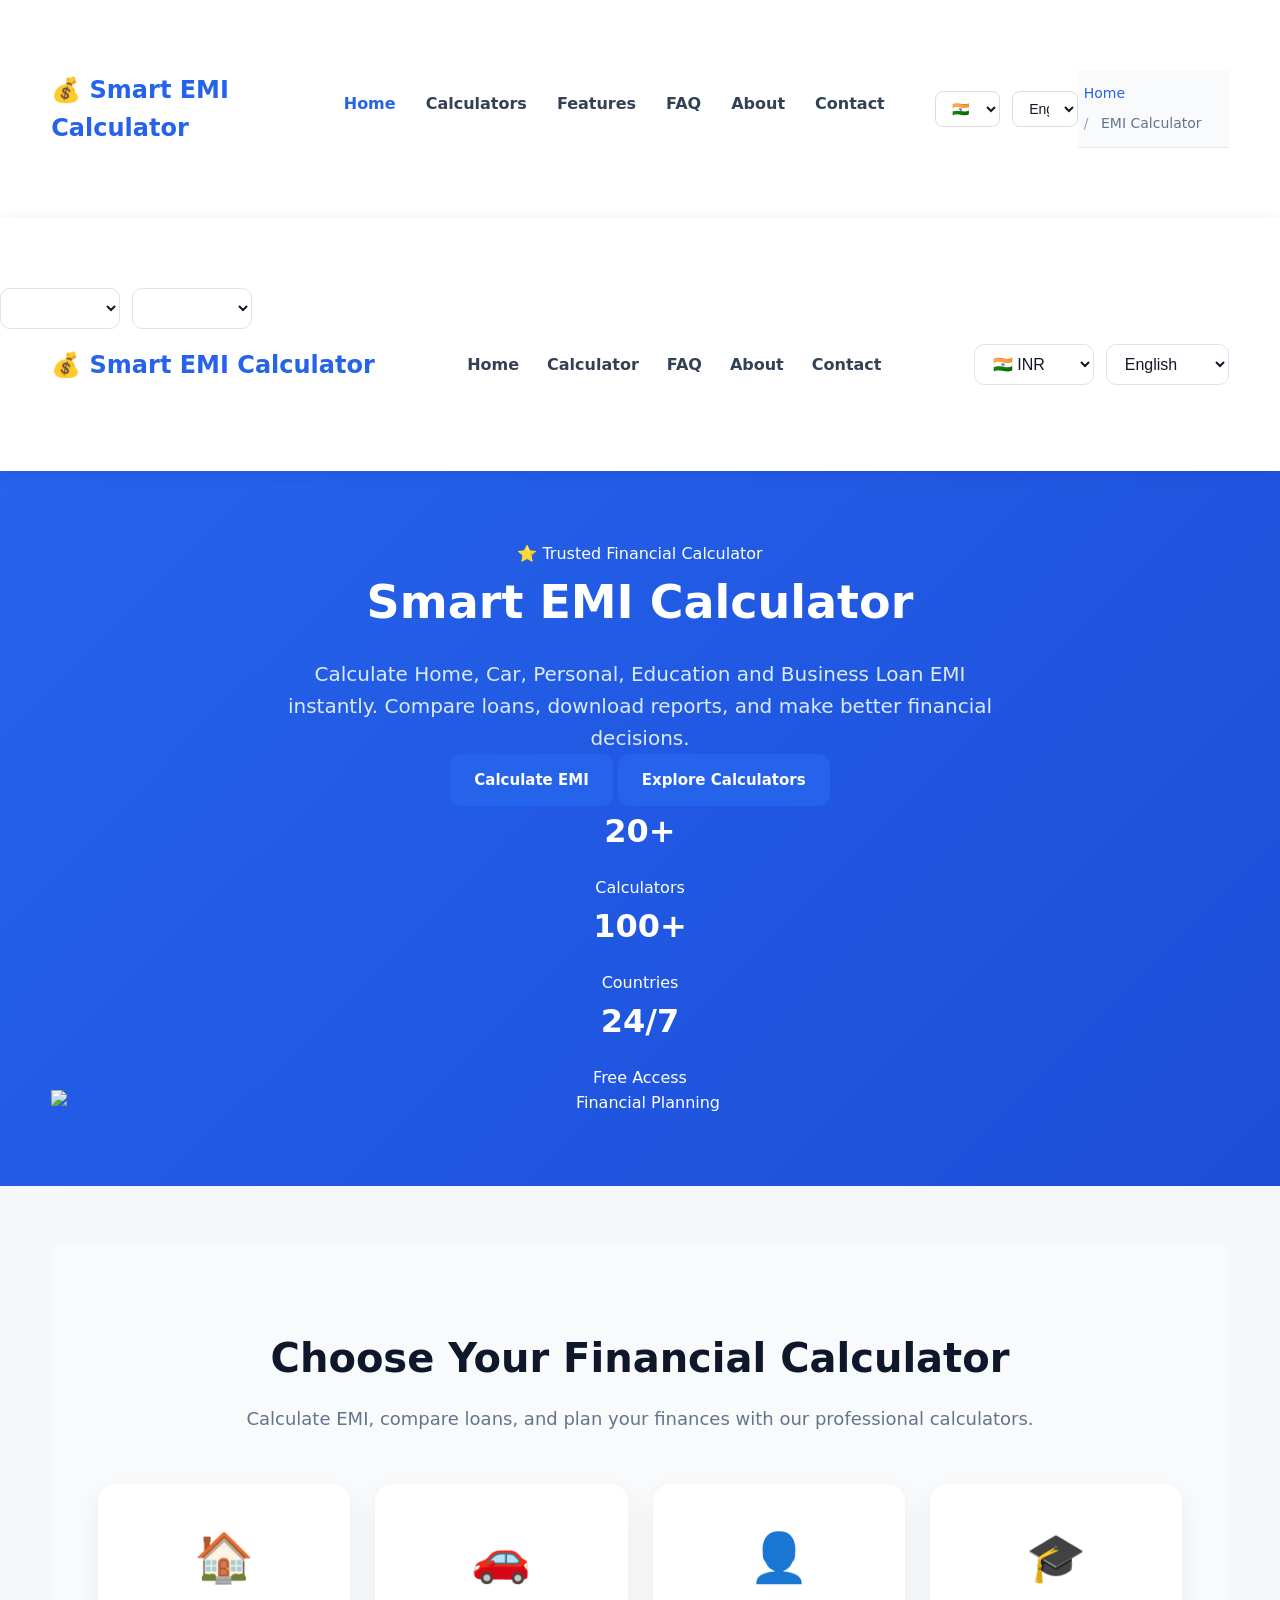
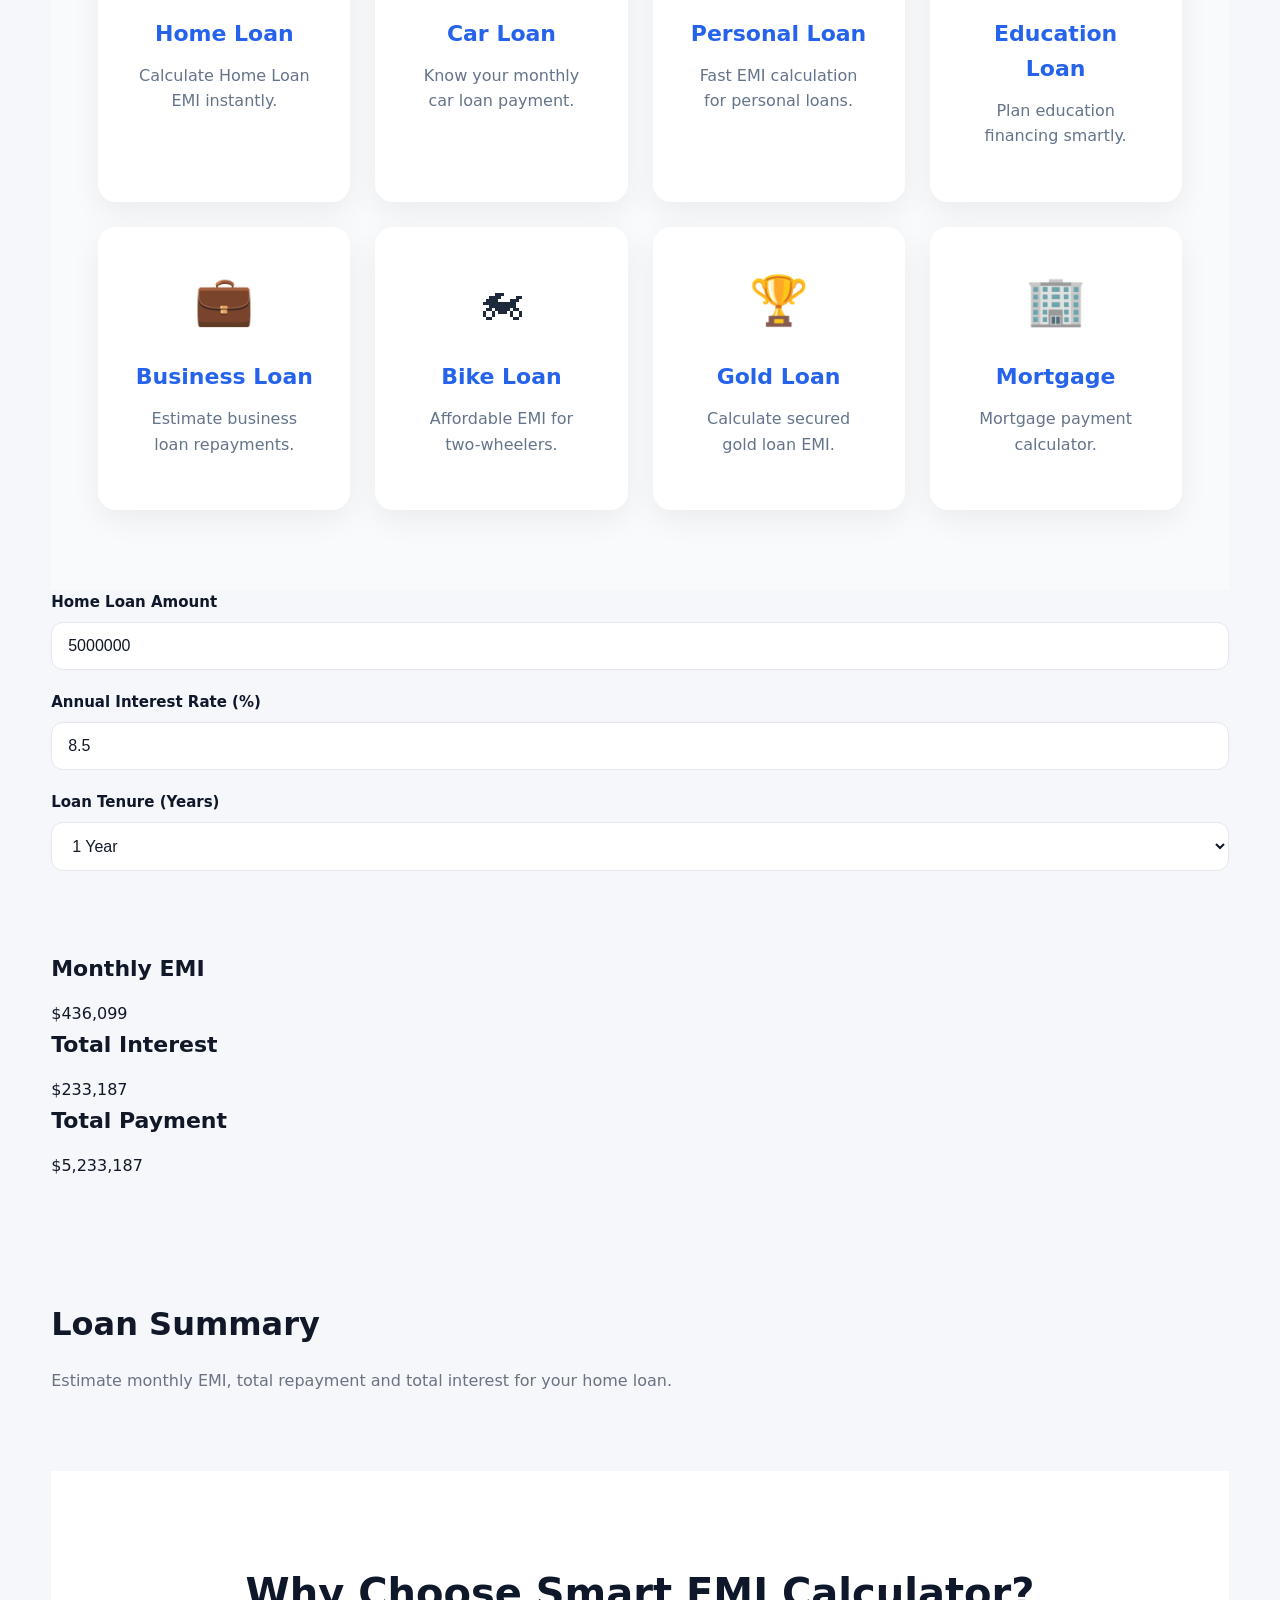
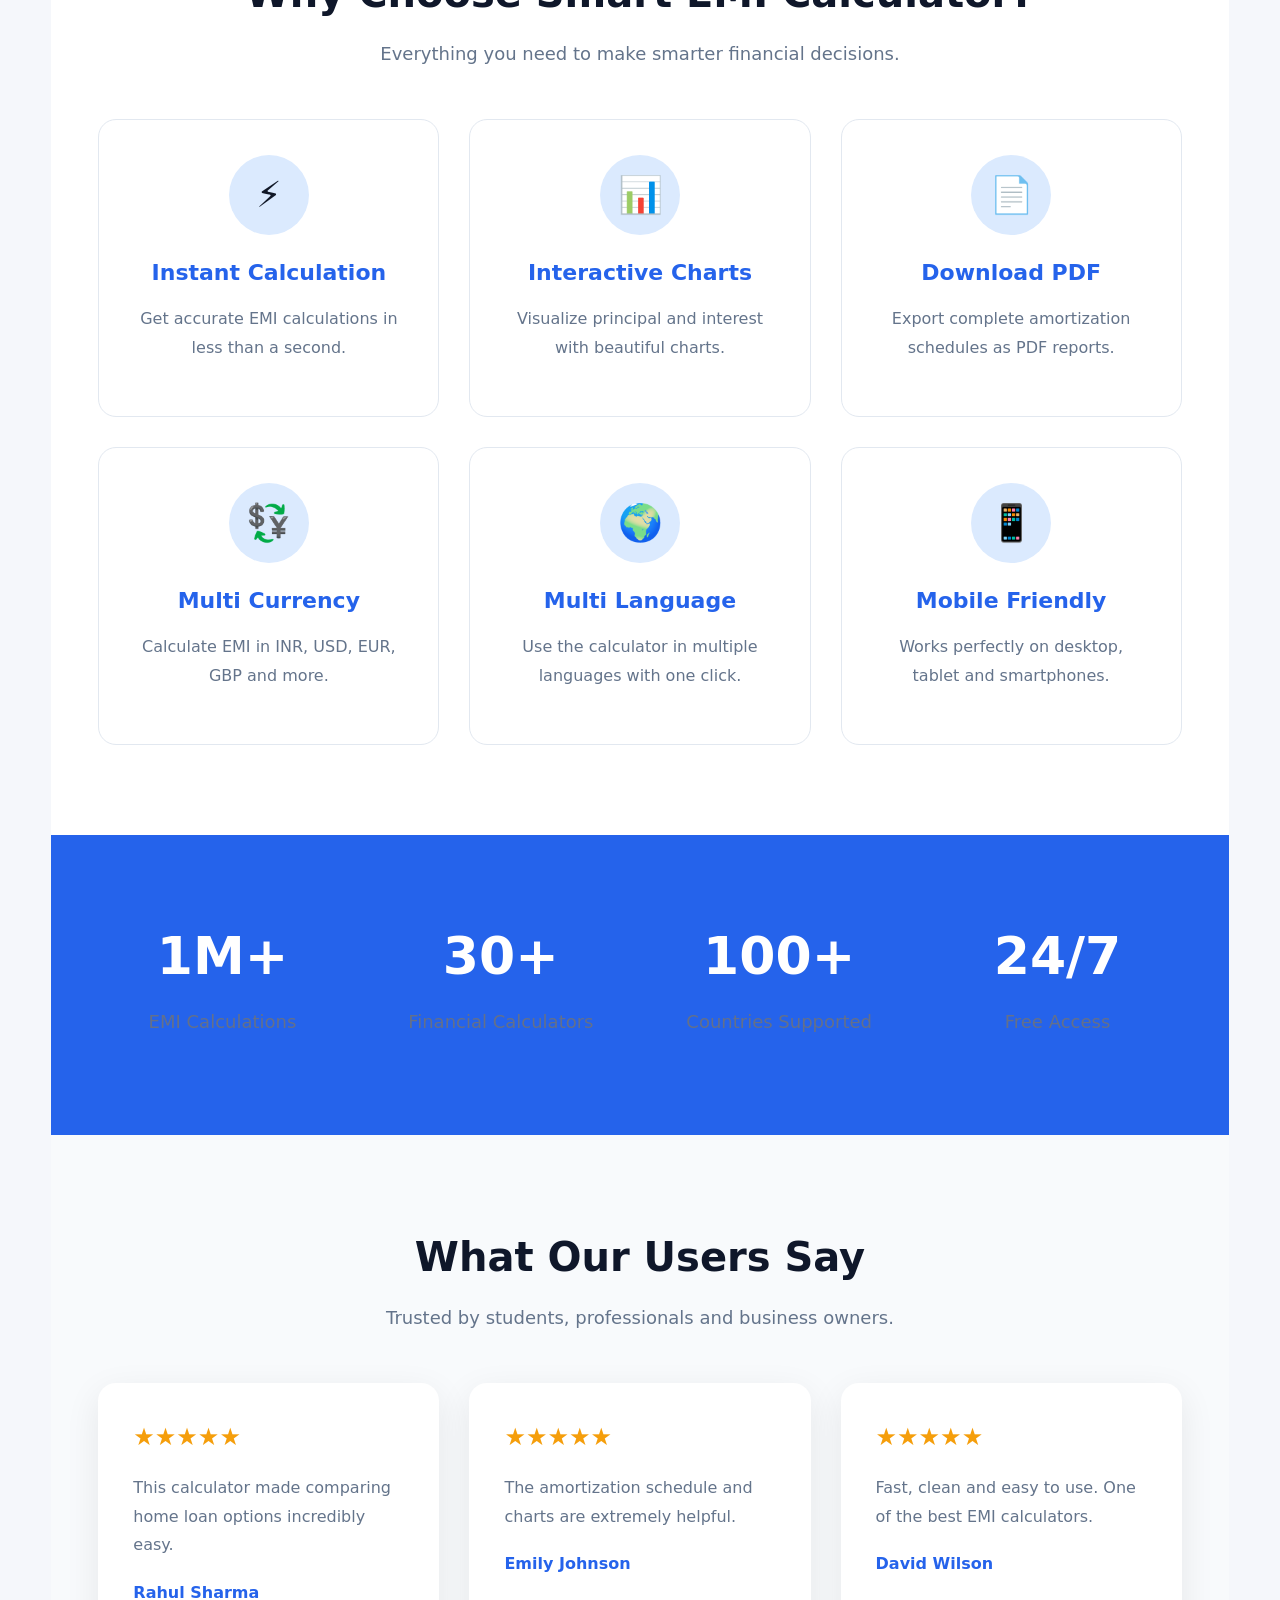
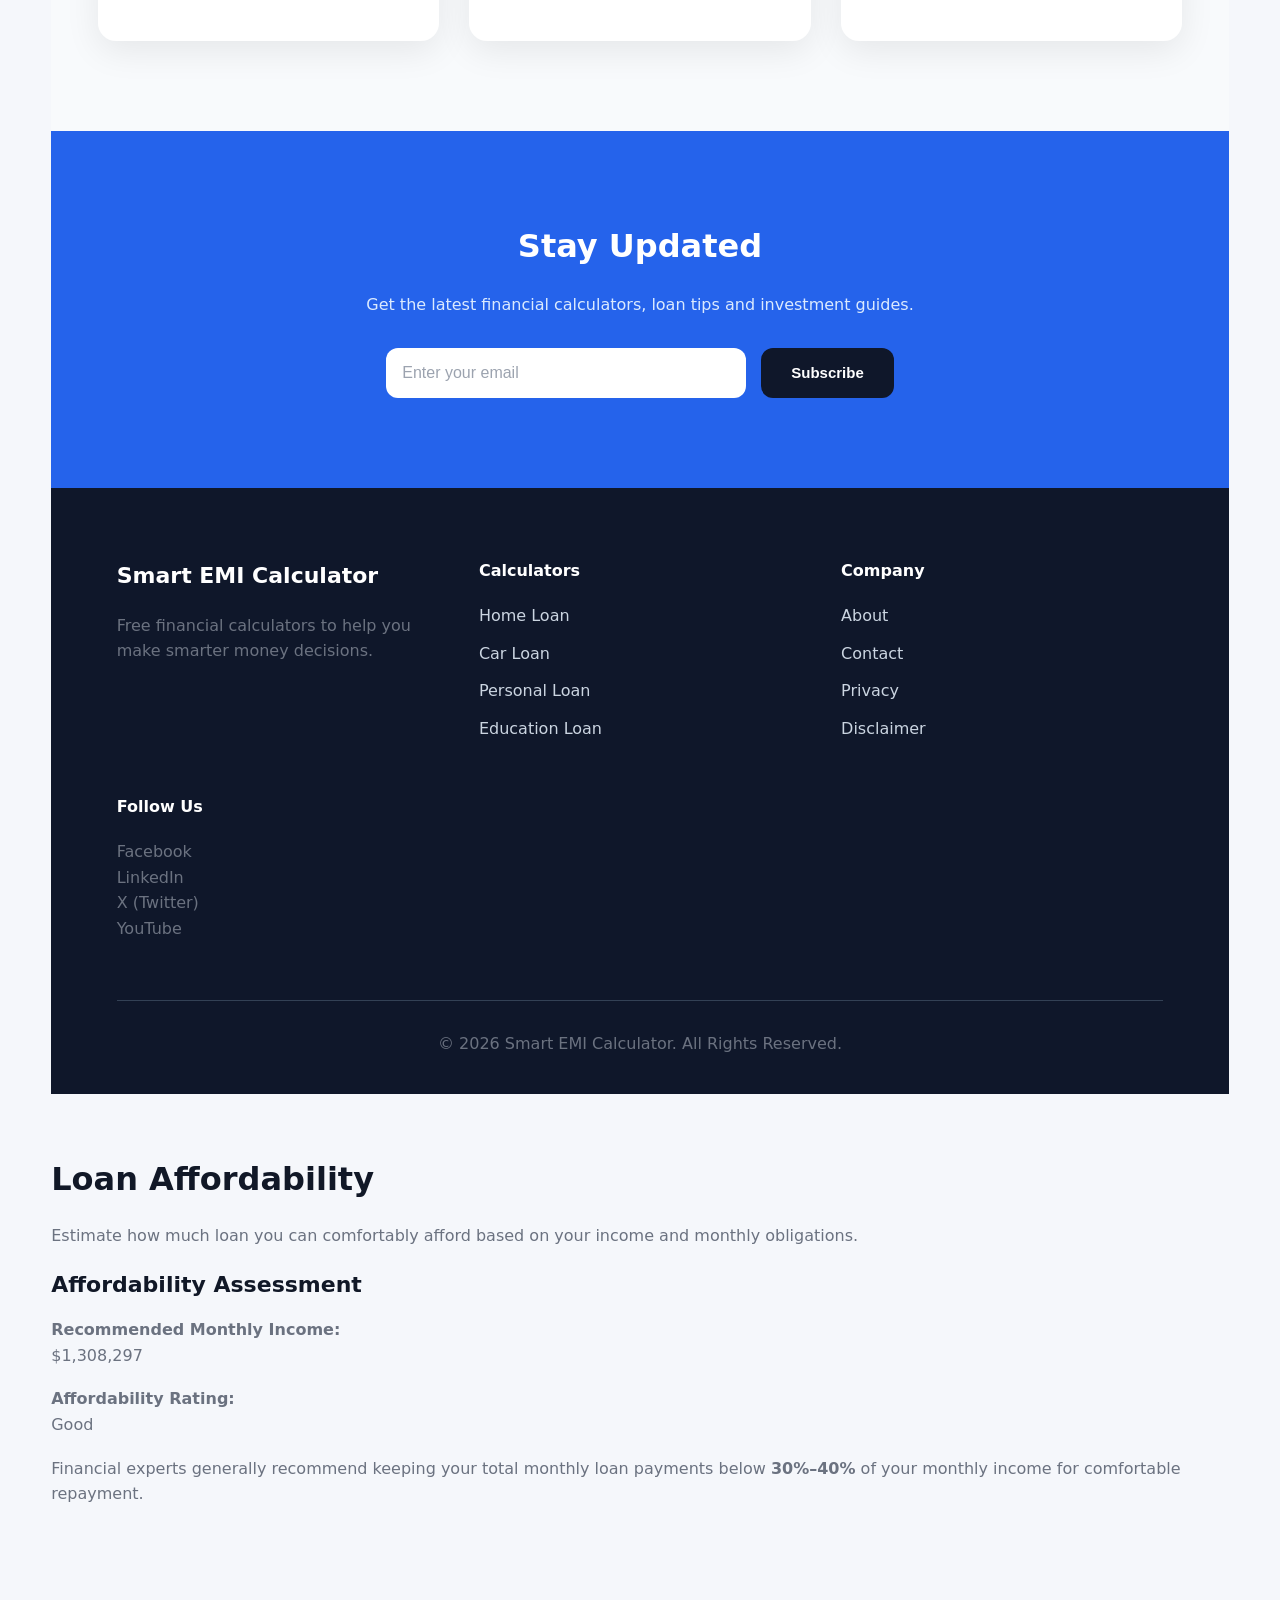
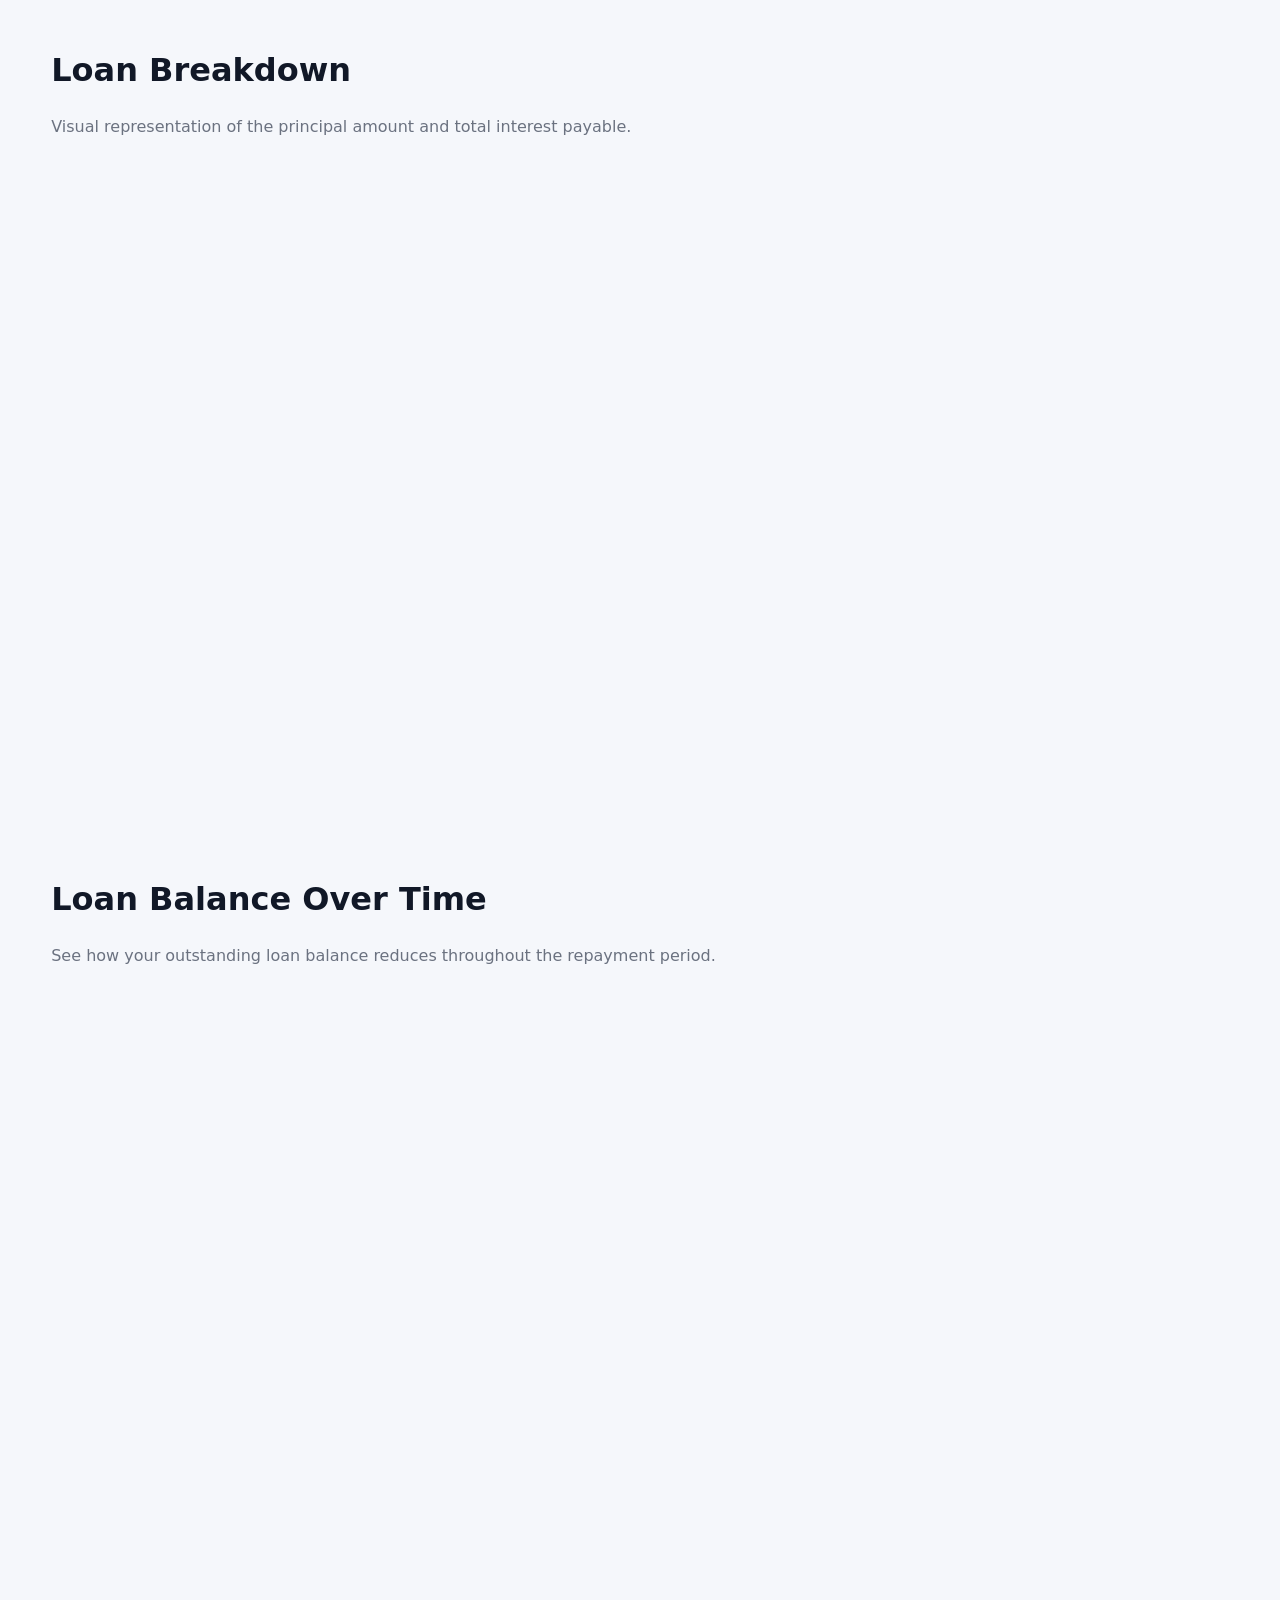
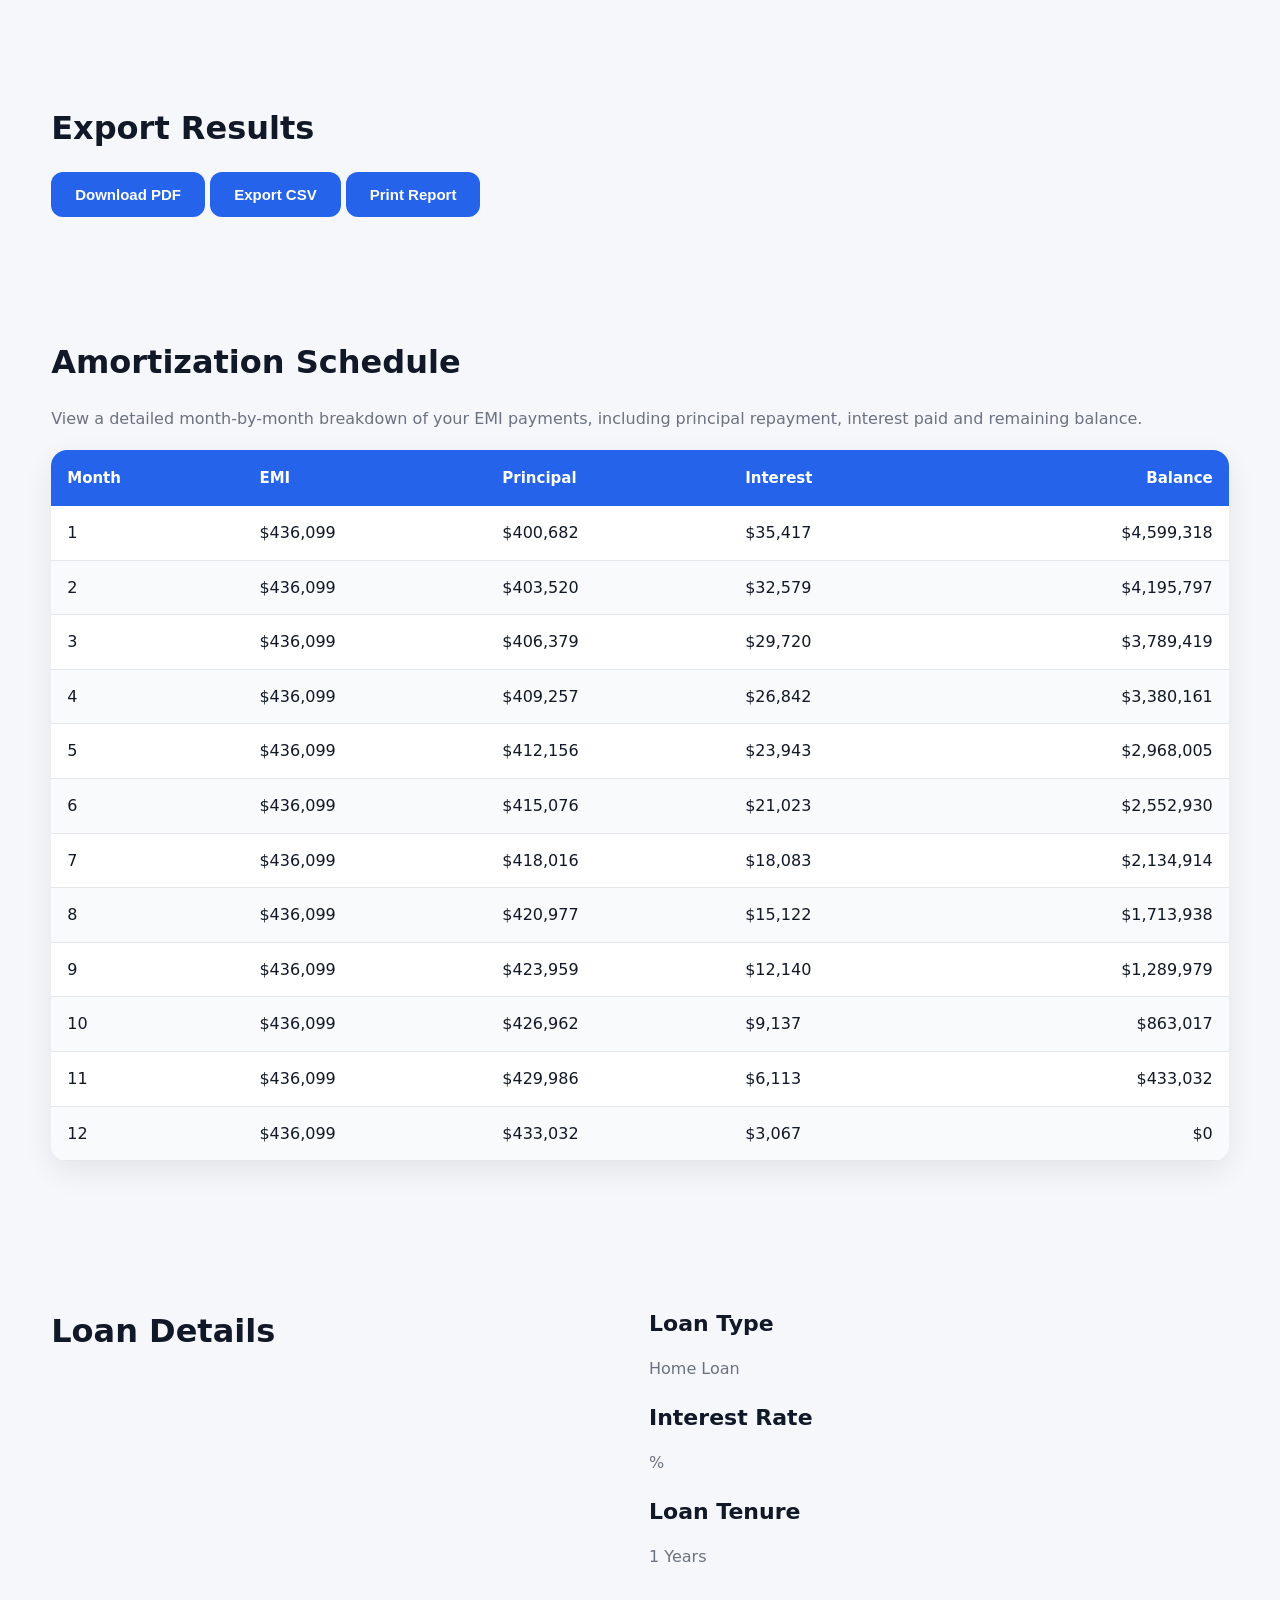
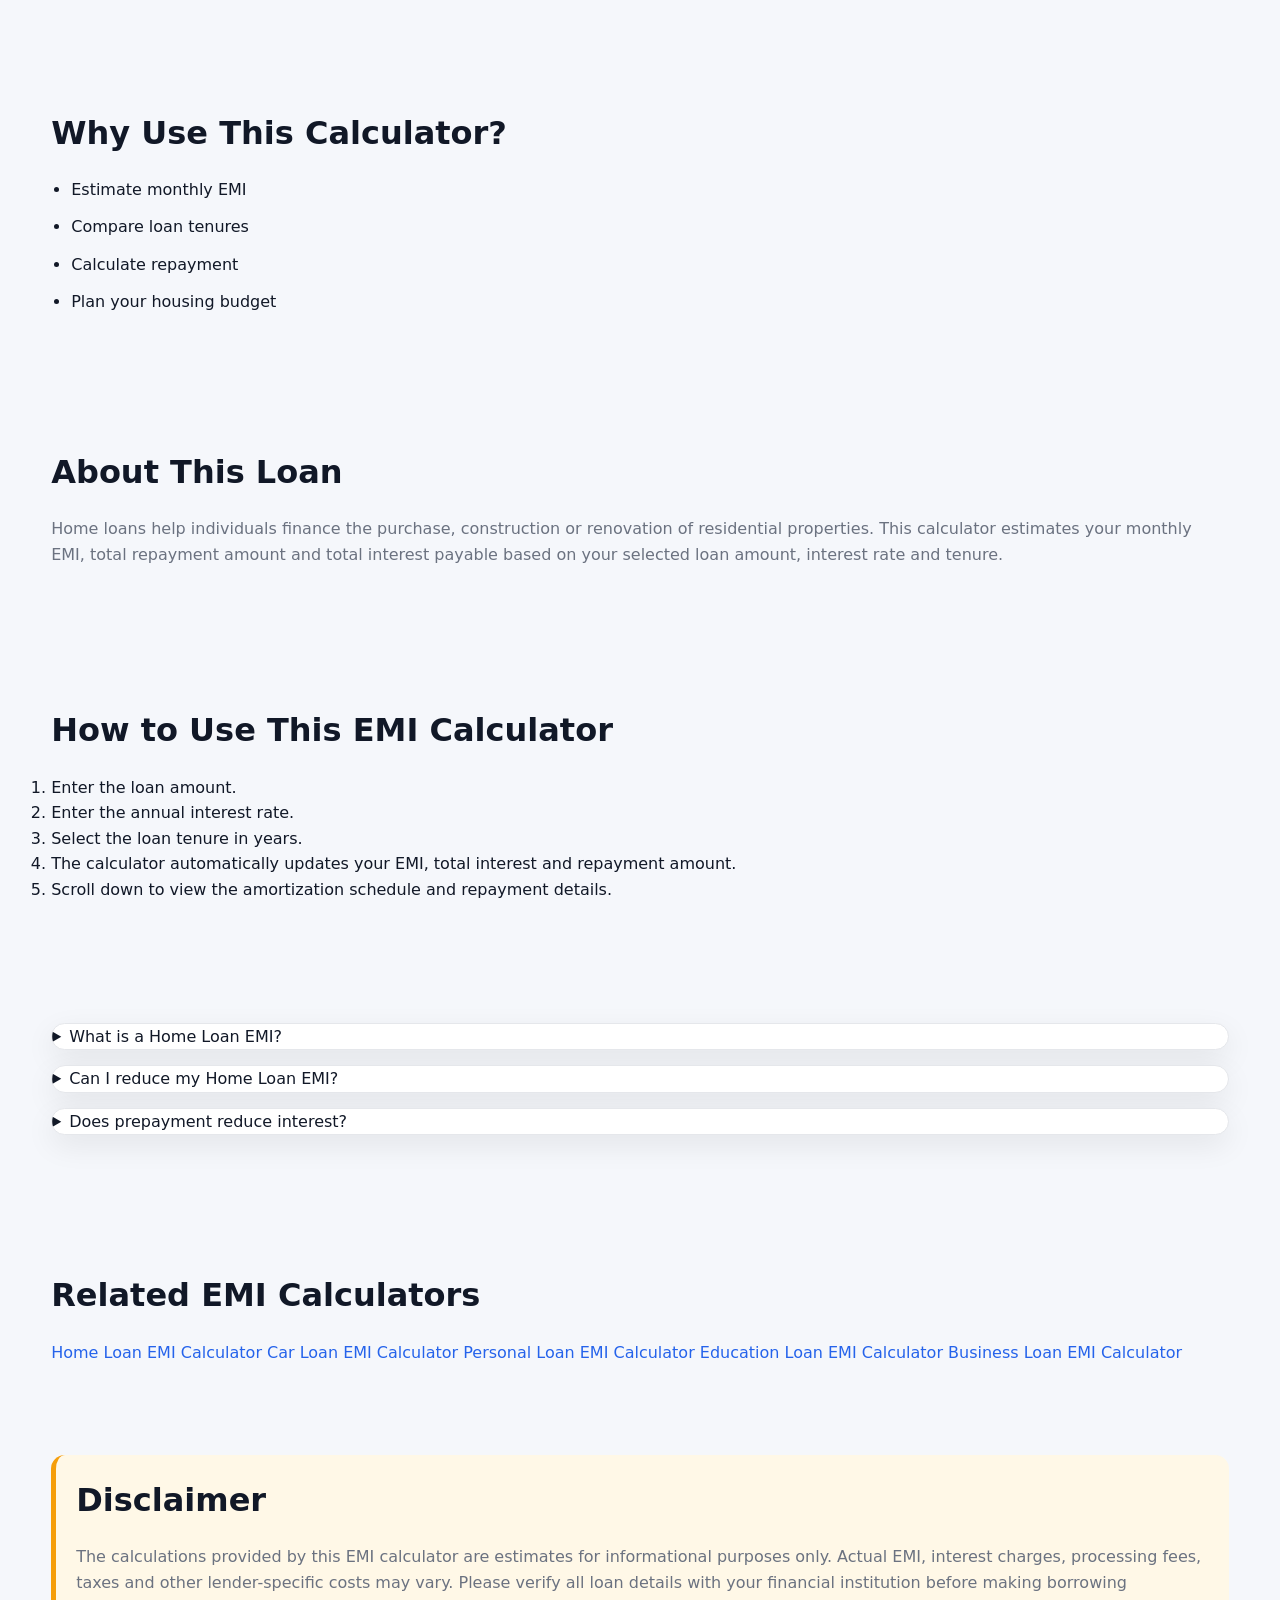
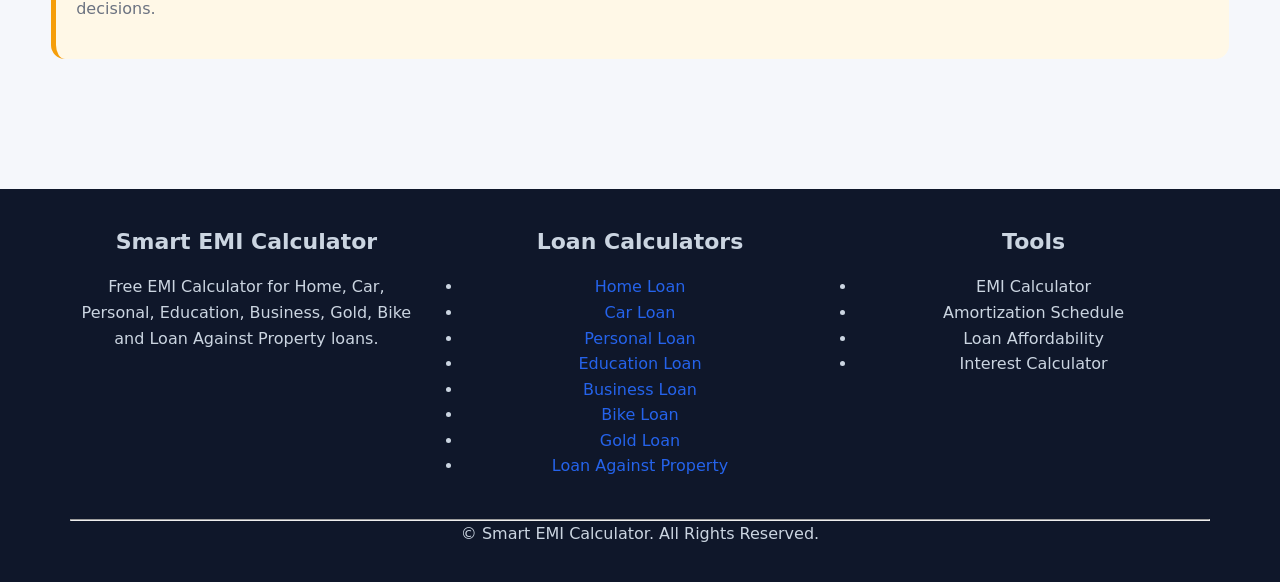
==== commit 8a1ca90b: "Add breadcrumb navigation and schema" ====
--- a/index.html
+++ b/index.html
@@ -85,6 +85,116 @@
 </head>
 
 <body>
+
+    <!-- ==========================
+     HEADER
+========================== -->
+
+<header class="header">
+
+    <div class="container nav-container">
+
+        <a href="index.html" class="logo">
+
+            💰 Smart EMI Calculator
+
+        </a>
+
+        <nav class="navbar" id="navbar">
+
+            <a href="index.html" class="active">Home</a>
+
+            <a href="#loanCategories">Calculators</a>
+
+            <a href="#features">Features</a>
+
+            <a href="#faq">FAQ</a>
+
+            <a href="about.html">About</a>
+
+            <a href="contact.html">Contact</a>
+            <div class="nav-tools">
+
+    <select id="currencySelector">
+
+        <option value="INR">🇮🇳 INR ₹</option>
+
+        <option value="USD">🇺🇸 USD $</option>
+
+        <option value="EUR">🇪🇺 EUR €</option>
+
+        <option value="GBP">🇬🇧 GBP £</option>
+
+        <option value="AED">🇦🇪 AED</option>
+
+        <option value="CAD">🇨🇦 CAD</option>
+
+        <option value="AUD">🇦🇺 AUD</option>
+
+        <option value="SGD">🇸🇬 SGD</option>
+
+        <option value="JPY">🇯🇵 JPY ¥</option>
+
+    </select>
+
+    <select id="languageSelector">
+
+        <option value="en">English</option>
+
+        <option value="hi">हिन्दी</option>
+
+        <option value="bn">বাংলা</option>
+
+        <option value="ta">தமிழ்</option>
+
+        <option value="te">తెలుగు</option>
+
+        <option value="mr">मराठी</option>
+
+        <option value="gu">ગુજરાતી</option>
+
+        <option value="fr">Français</option>
+
+        <option value="de">Deutsch</option>
+
+        <option value="es">Español</option>
+
+        <button id="themeToggle" class="theme-toggle" title="Toggle Dark Mode">
+
+    🌙
+
+</button>
+
+    </select>
+
+
+</div>
+
+        </nav>
+
+        <!-- Breadcrumb -->
+<nav class="breadcrumb" aria-label="Breadcrumb">
+    <div class="container">
+        <ol>
+            <li>
+                <a href="/">Home</a>
+            </li>
+            <li aria-current="page">
+                EMI Calculator
+            </li>
+        </ol>
+    </div>
+</nav>
+
+        <button class="menu-toggle" id="menuToggle">
+
+            ☰
+
+        </button>
+
+    </div>
+
+</header>
 
 <a href="#main-content"
    class="skip-link">
@@ -181,7 +291,7 @@
      MAIN
 ========================================== -->
 
-<section class="hero">
+<section class="hero" id="hero">
 
     <div class="container hero-grid">
 
@@ -254,7 +364,7 @@
     <!-- ==========================================
      CALCULATOR CARD
 ========================================== -->
-<section id="loanCards" class="loan-categories">
+<section class="loan-categories" id="loanCategories">
 
     <div class="container">
 
@@ -454,7 +564,7 @@
 
 </section>
 
-<section class="features">
+<section class="features" id="features">
 
     <div class="container">
 
@@ -761,6 +871,36 @@
     </div>
 
 </footer>
+
+<button id="backToTop" class="back-to-top">
+
+    ↑
+
+</button>
+
+<div id="google_translate_element" style="display:none;"></div>
+
+<script>
+
+function googleTranslateElementInit(){
+
+new google.translate.TranslateElement({
+
+pageLanguage:'en',
+
+includedLanguages:'en,hi,bn,ta,te,mr,gu,fr,de,es',
+
+layout:google.translate.TranslateElement.InlineLayout.SIMPLE
+
+},
+
+'google_translate_element');
+
+}
+
+</script>
+
+<script src="//translate.google.com/translate_a/element.js?cb=googleTranslateElementInit"></script>
 
 <!-- ==========================================
      AFFORDABILITY CALCULATOR
@@ -1037,7 +1177,7 @@
      FREQUENTLY ASKED QUESTIONS
 ========================================== -->
 
-<section class="faq-section">
+<section class="faq" id="faq">
 
     <h2>
         Frequently Asked Questions
@@ -1232,5 +1372,26 @@
 });
 </script>
 
+<script type="application/ld+json">
+{
+  "@context":"https://schema.org",
+  "@type":"BreadcrumbList",
+  "itemListElement":[
+    {
+      "@type":"ListItem",
+      "position":1,
+      "name":"Home",
+      "item":"https://your-domain.com/"
+    },
+    {
+      "@type":"ListItem",
+      "position":2,
+      "name":"EMI Calculator",
+      "item":"https://your-domain.com/"
+    }
+  ]
+}
+</script>
+
 </body>
 </html>
--- a/css/style.css
+++ b/css/style.css
@@ -1774,4 +1774,325 @@
 
     text-align:center;
 
+}
+
+/* ==========================================================
+   HEADER
+========================================================== */
+
+.header{
+
+    position:sticky;
+
+    top:0;
+
+    z-index:999;
+
+    background:#ffffff;
+
+    box-shadow:0 4px 20px rgba(0,0,0,.08);
+
+}
+
+.nav-container{
+
+    display:flex;
+
+    justify-content:space-between;
+
+    align-items:center;
+
+    min-height:72px;
+
+}
+
+.logo{
+
+    font-size:24px;
+
+    font-weight:700;
+
+    color:#2563eb;
+
+    text-decoration:none;
+
+}
+
+.navbar{
+
+    display:flex;
+
+    gap:30px;
+
+}
+
+.navbar a{
+
+    text-decoration:none;
+
+    color:#334155;
+
+    font-weight:600;
+
+    transition:.3s;
+
+}
+
+.navbar a:hover,
+
+.navbar a.active{
+
+    color:#2563eb;
+
+}
+
+.menu-toggle{
+
+    display:none;
+
+    border:none;
+
+    background:none;
+
+    font-size:30px;
+
+    cursor:pointer;
+
+}
+
+/* ==========================
+   MOBILE
+========================== */
+
+@media(max-width:768px){
+
+    .navbar{
+
+        display:none;
+
+        position:absolute;
+
+        top:72px;
+
+        left:0;
+
+        width:100%;
+
+        background:white;
+
+        flex-direction:column;
+
+        padding:20px;
+
+        box-shadow:0 10px 25px rgba(0,0,0,.08);
+
+    }
+
+    .navbar.show{
+
+        display:flex;
+
+    }
+
+    .menu-toggle{
+
+        display:block;
+
+    }
+
+}
+
+/* ==============================
+   NAV TOOLS
+============================== */
+
+.nav-tools{
+
+display:flex;
+
+gap:12px;
+
+align-items:center;
+
+margin-left:20px;
+
+}
+
+.nav-tools select{
+
+padding:8px 12px;
+
+border:1px solid #ddd;
+
+border-radius:8px;
+
+background:#fff;
+
+cursor:pointer;
+
+font-size:14px;
+
+}
+
+@media(max-width:768px){
+
+.nav-tools{
+
+flex-direction:column;
+
+width:100%;
+
+margin-top:15px;
+
+}
+
+.nav-tools select{
+
+width:100%;
+
+}
+
+}
+
+/* ==========================================================
+   DARK MODE
+========================================================== */
+
+.theme-toggle{
+
+    border:none;
+
+    background:#2563eb;
+
+    color:#fff;
+
+    width:42px;
+
+    height:42px;
+
+    border-radius:50%;
+
+    cursor:pointer;
+
+    font-size:18px;
+
+    transition:.3s;
+
+}
+
+.theme-toggle:hover{
+
+    transform:rotate(20deg);
+
+}
+
+body.dark{
+
+    background:#0f172a;
+
+    color:#e2e8f0;
+
+}
+
+body.dark .header{
+
+    background:#1e293b;
+
+}
+
+body.dark .loan-card,
+body.dark .feature-card,
+body.dark .testimonial-card{
+
+    background:#1e293b;
+
+    color:#fff;
+
+}
+
+body.dark .footer{
+
+    background:#020617;
+
+}
+
+/* ==========================================================
+   BACK TO TOP
+========================================================== */
+
+.back-to-top{
+
+    position:fixed;
+
+    right:25px;
+
+    bottom:25px;
+
+    width:50px;
+
+    height:50px;
+
+    border:none;
+
+    border-radius:50%;
+
+    background:#2563eb;
+
+    color:white;
+
+    font-size:22px;
+
+    cursor:pointer;
+
+    display:none;
+
+    box-shadow:0 8px 25px rgba(0,0,0,.25);
+
+    z-index:999;
+
+}
+
+.back-to-top.show{
+
+    display:block;
+
+}
+
+/* ===========================
+   Breadcrumb
+=========================== */
+
+.breadcrumb{
+    background:#f8fafc;
+    border-bottom:1px solid #e5e7eb;
+    padding:12px 0;
+}
+
+.breadcrumb ol{
+    display:flex;
+    flex-wrap:wrap;
+    gap:8px;
+    list-style:none;
+    margin:0;
+    padding:0;
+    font-size:14px;
+}
+
+.breadcrumb li{
+    color:#64748b;
+}
+
+.breadcrumb li+li::before{
+    content:"/";
+    margin-right:8px;
+    color:#94a3b8;
+}
+
+.breadcrumb a{
+    color:#2563eb;
+    text-decoration:none;
+}
+
+.breadcrumb a:hover{
+    text-decoration:underline;
 }
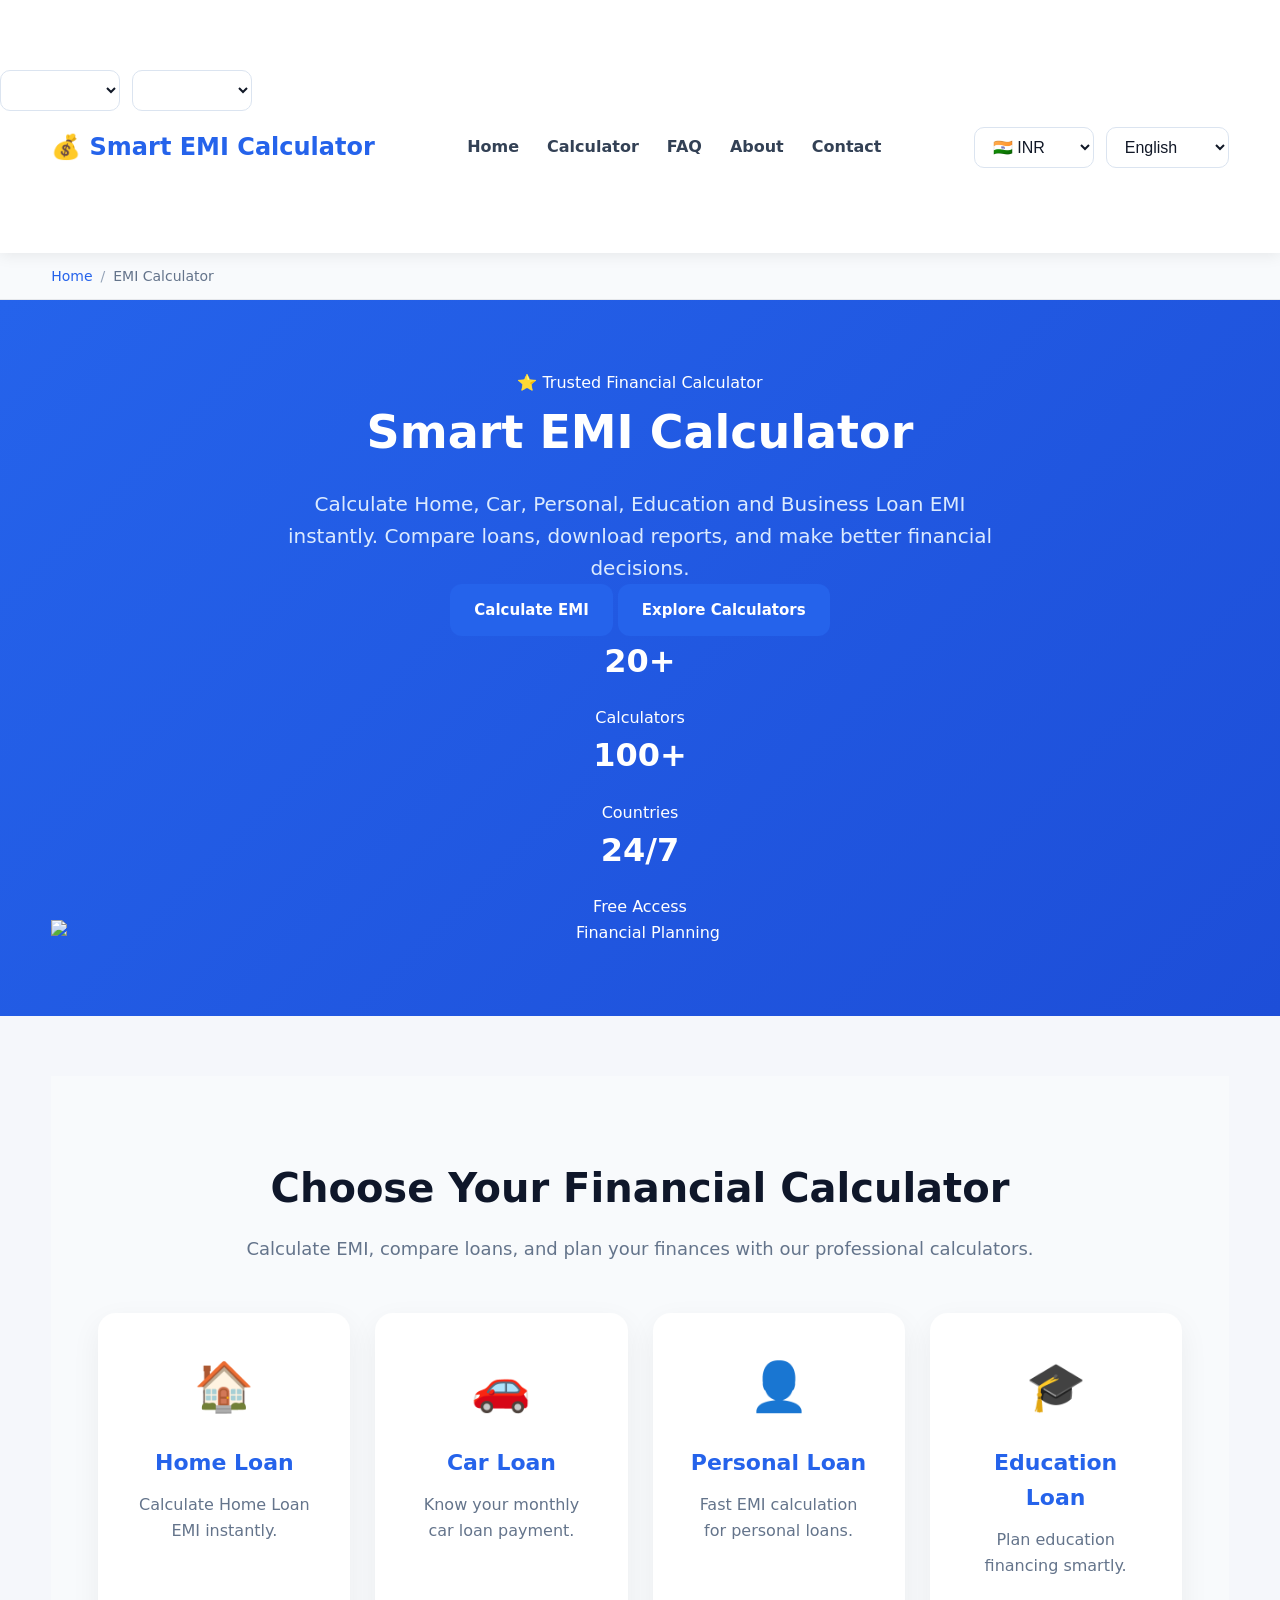
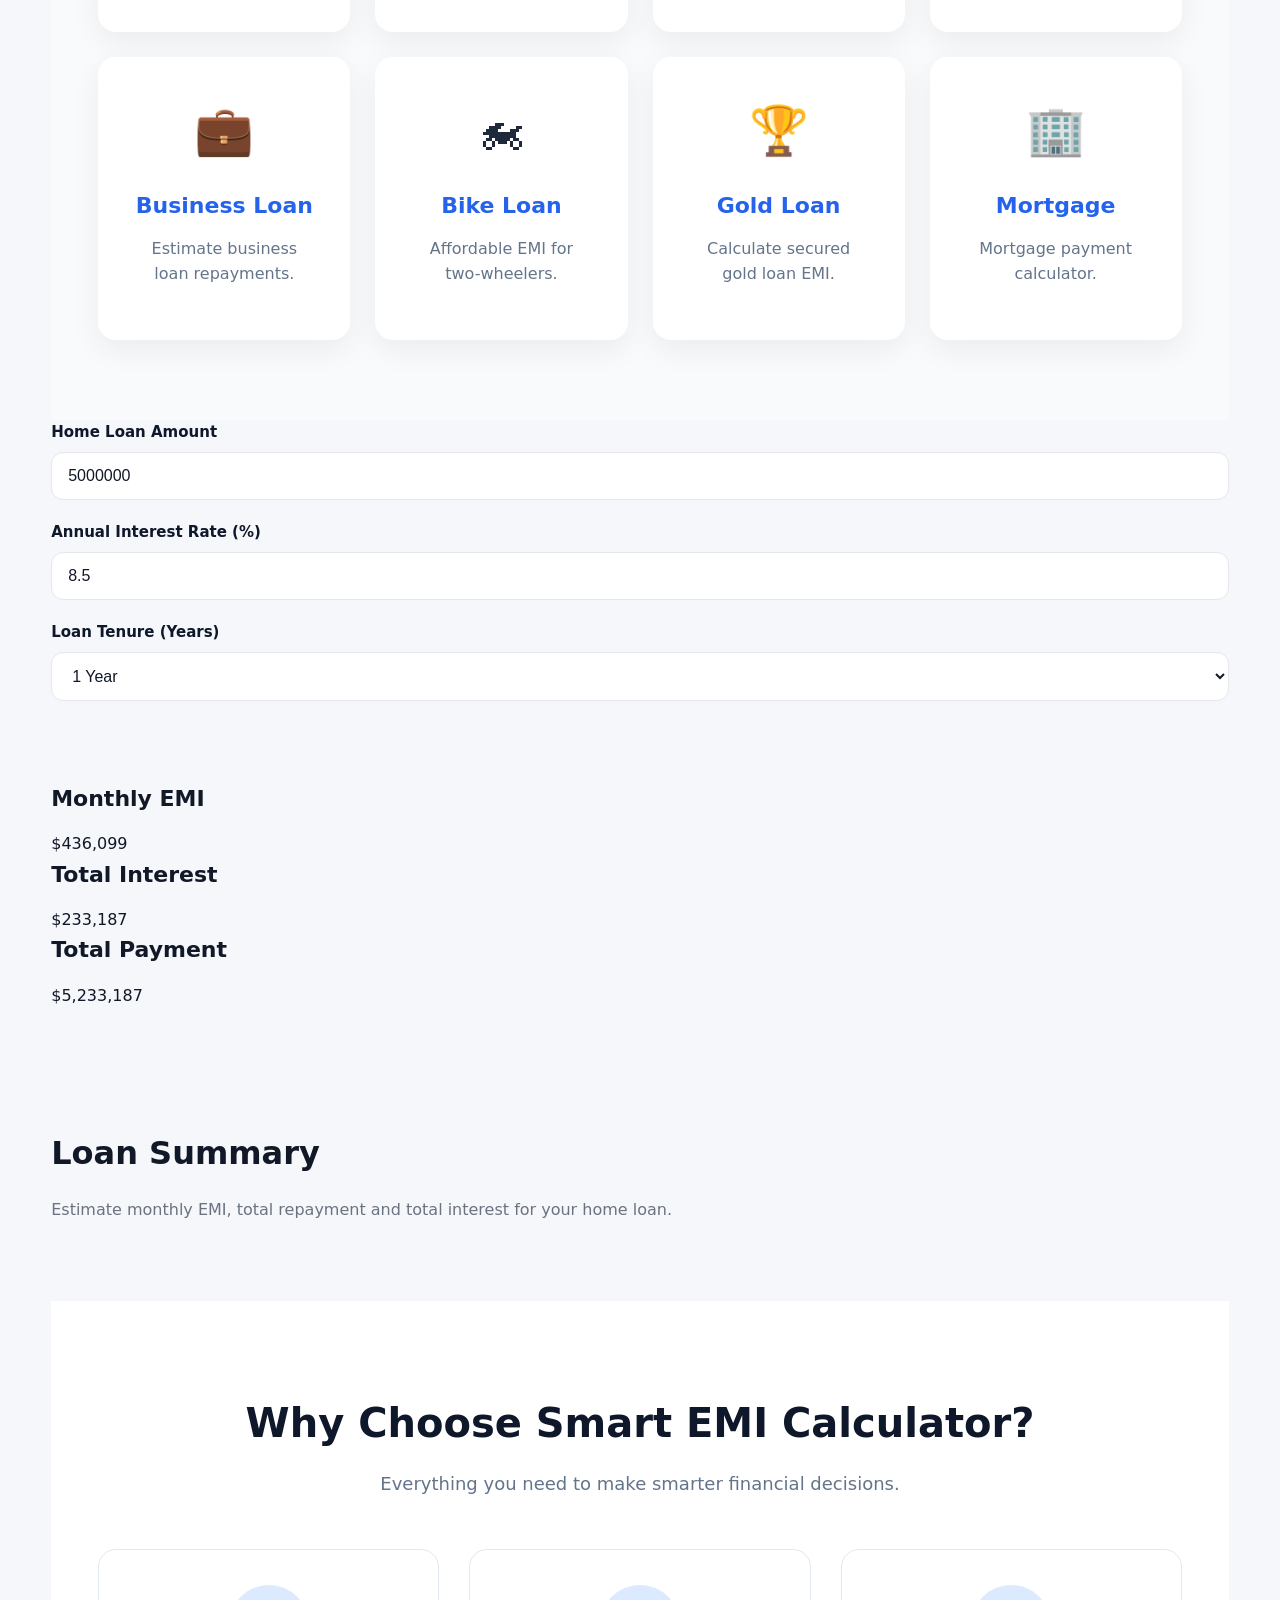
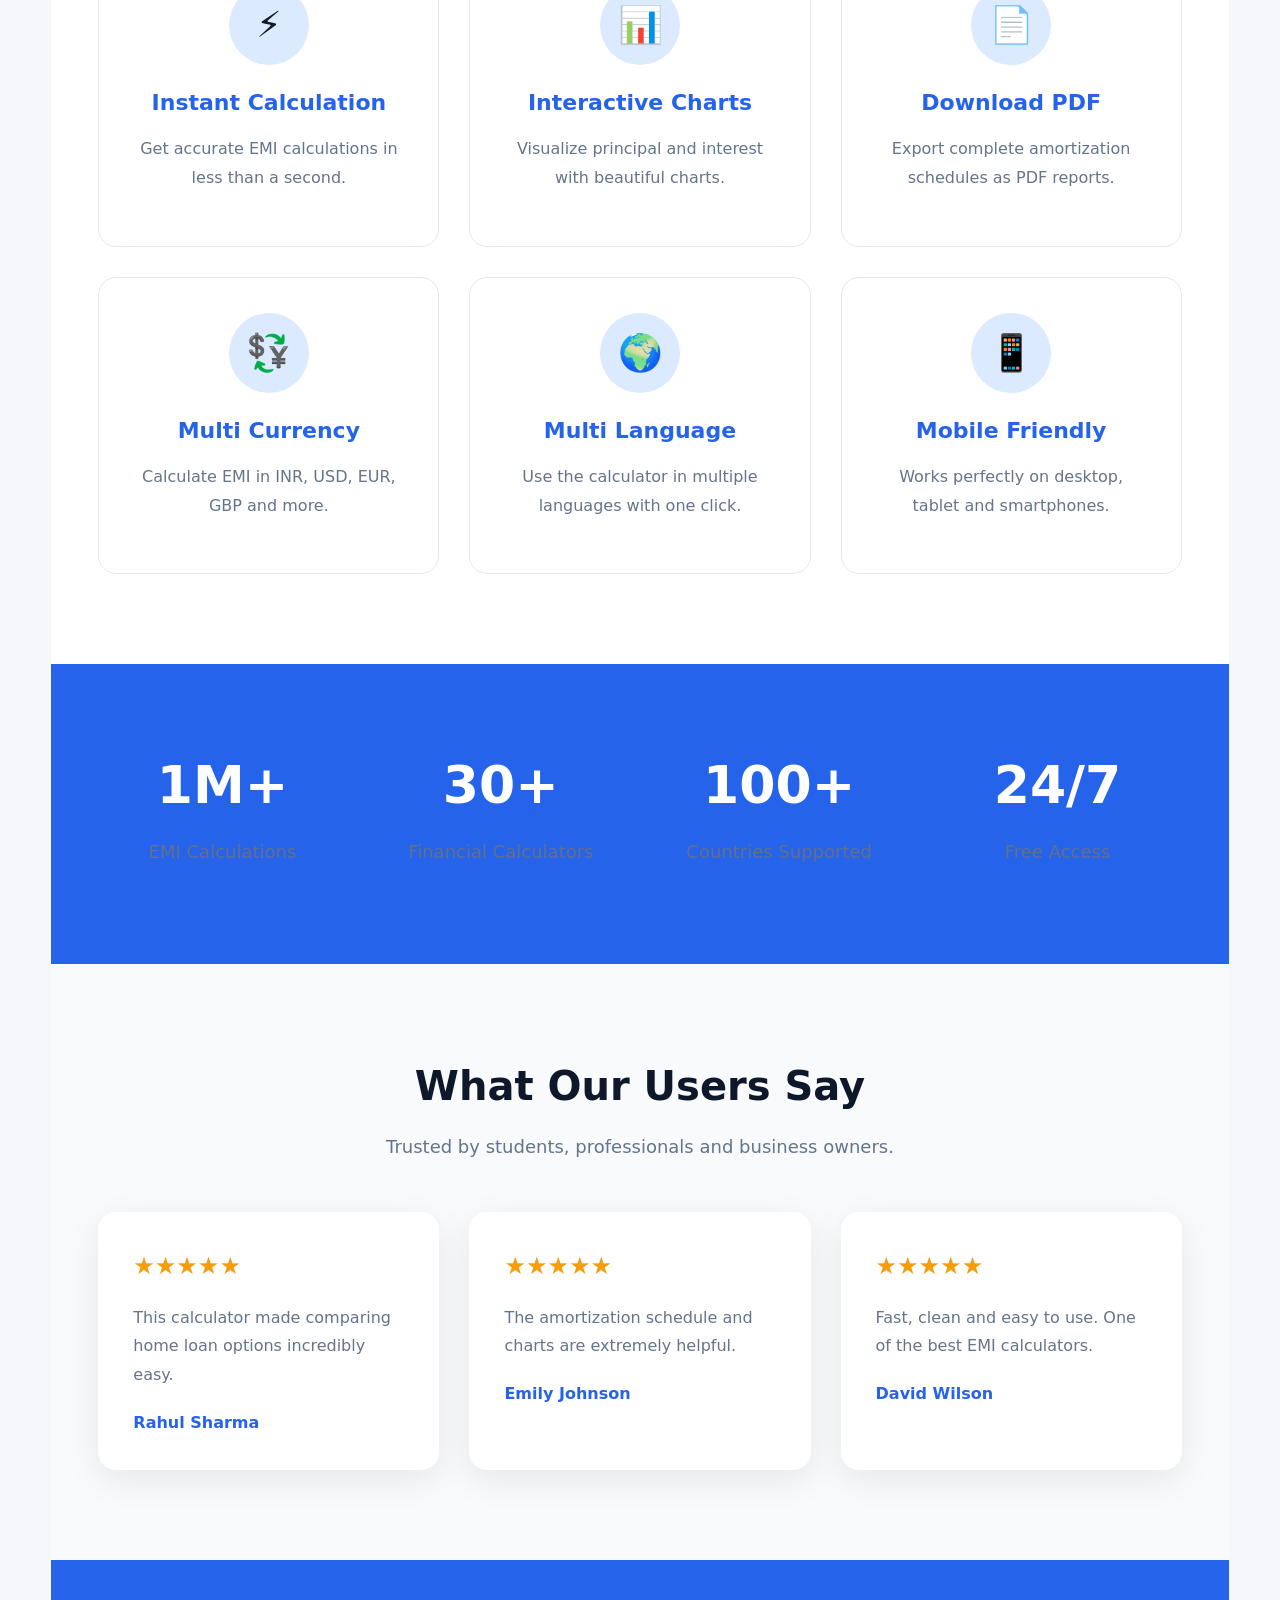
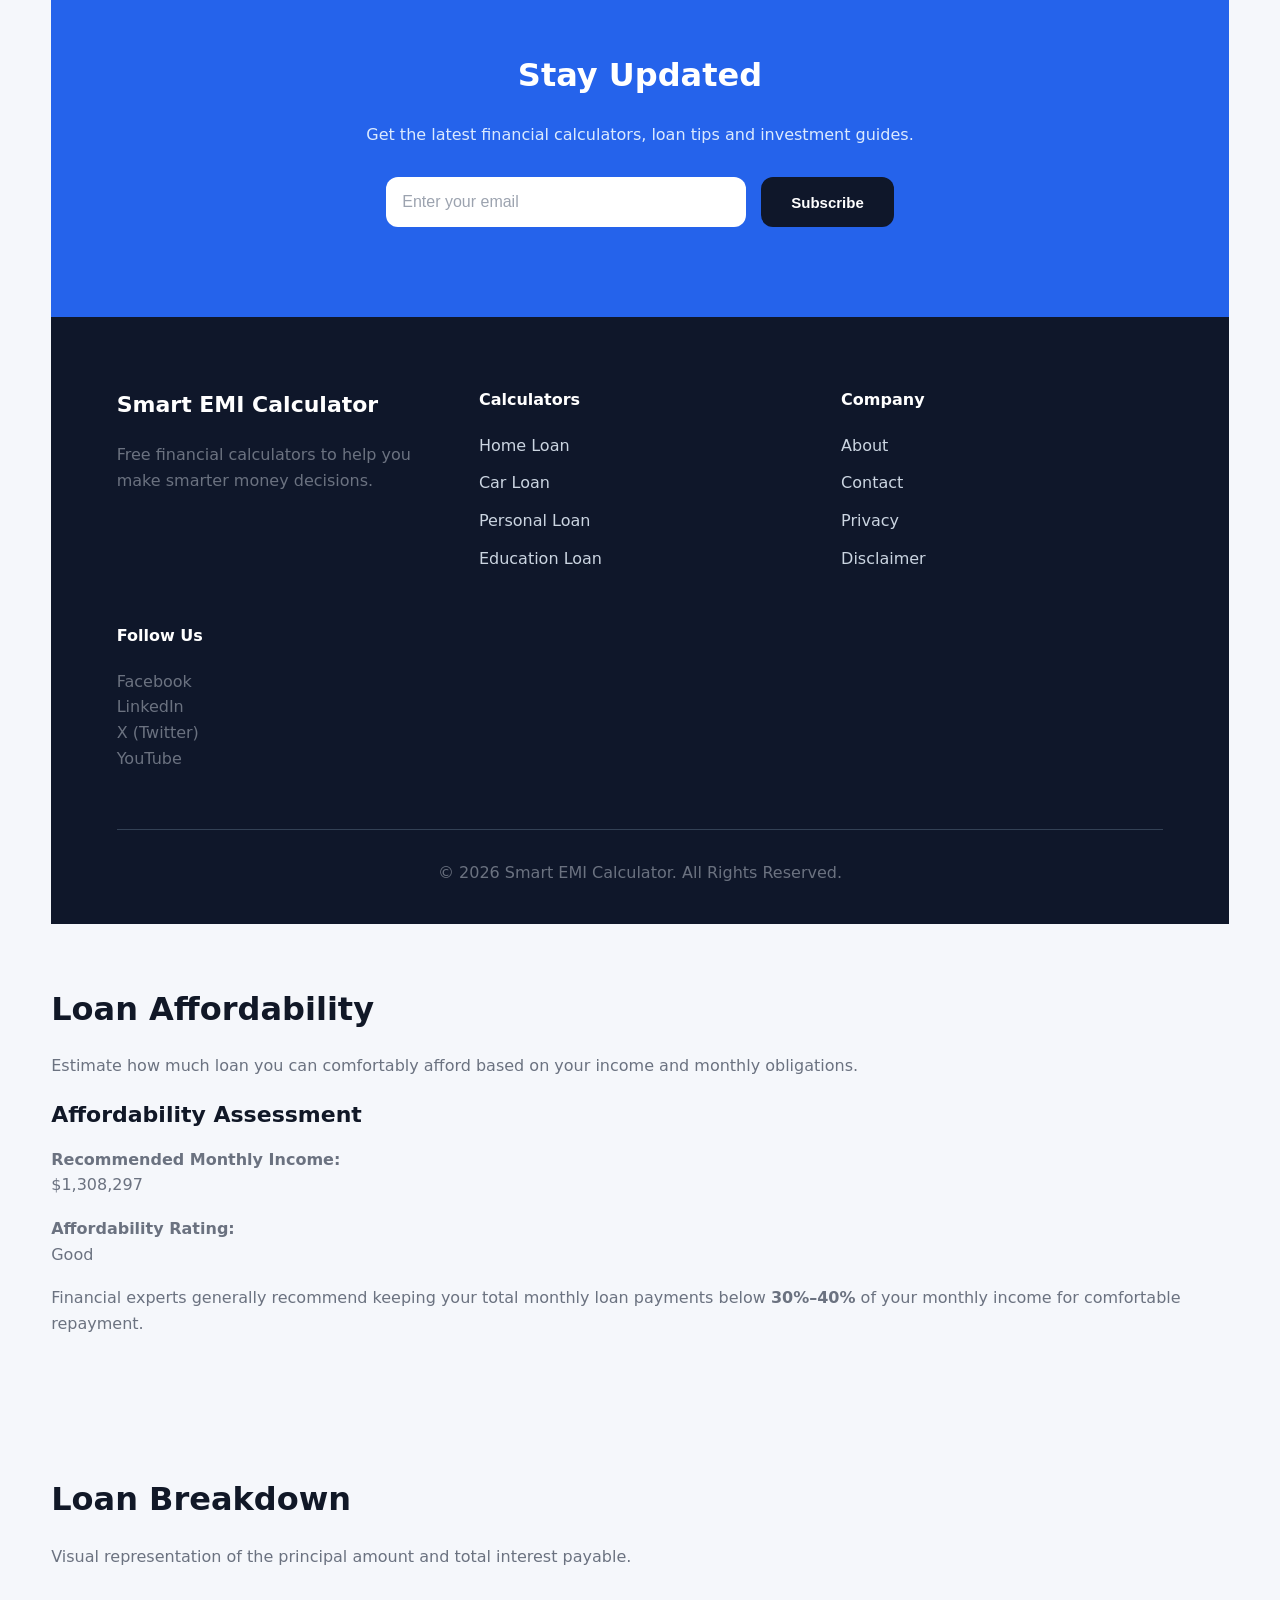
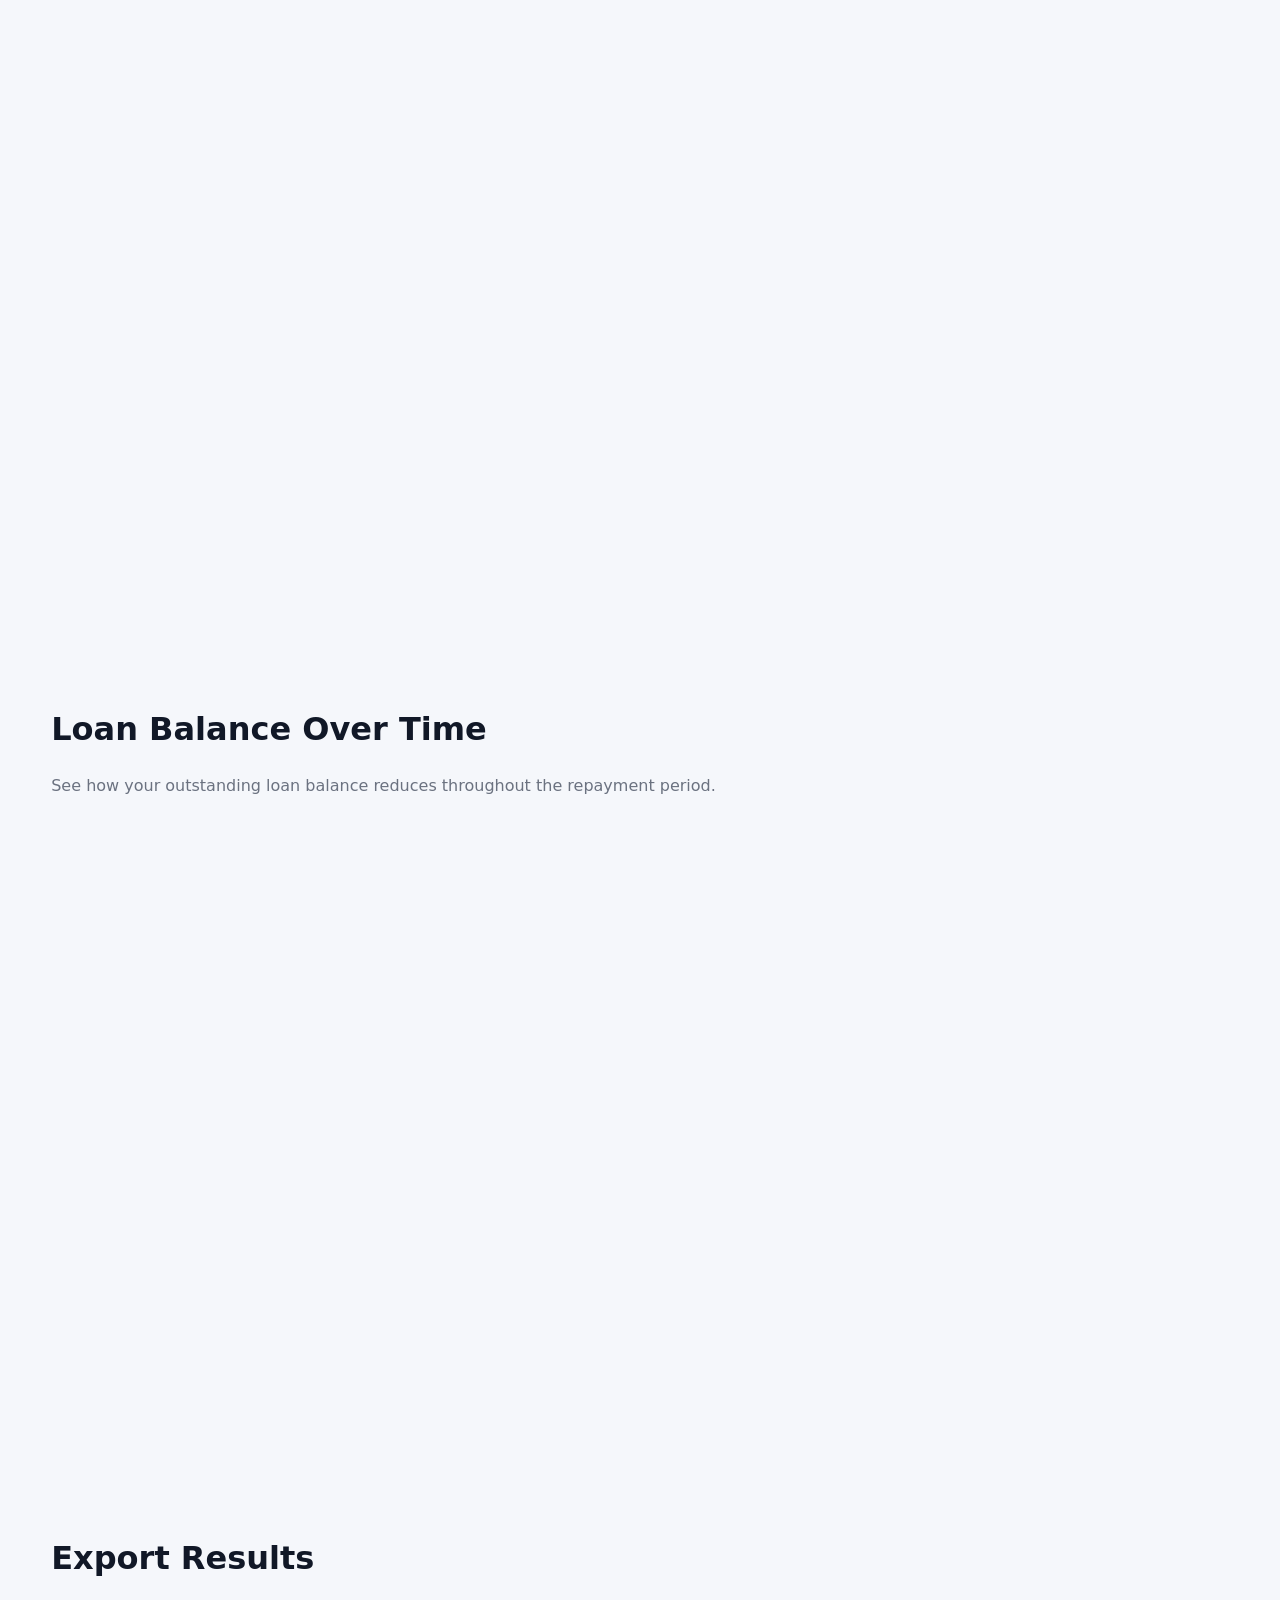
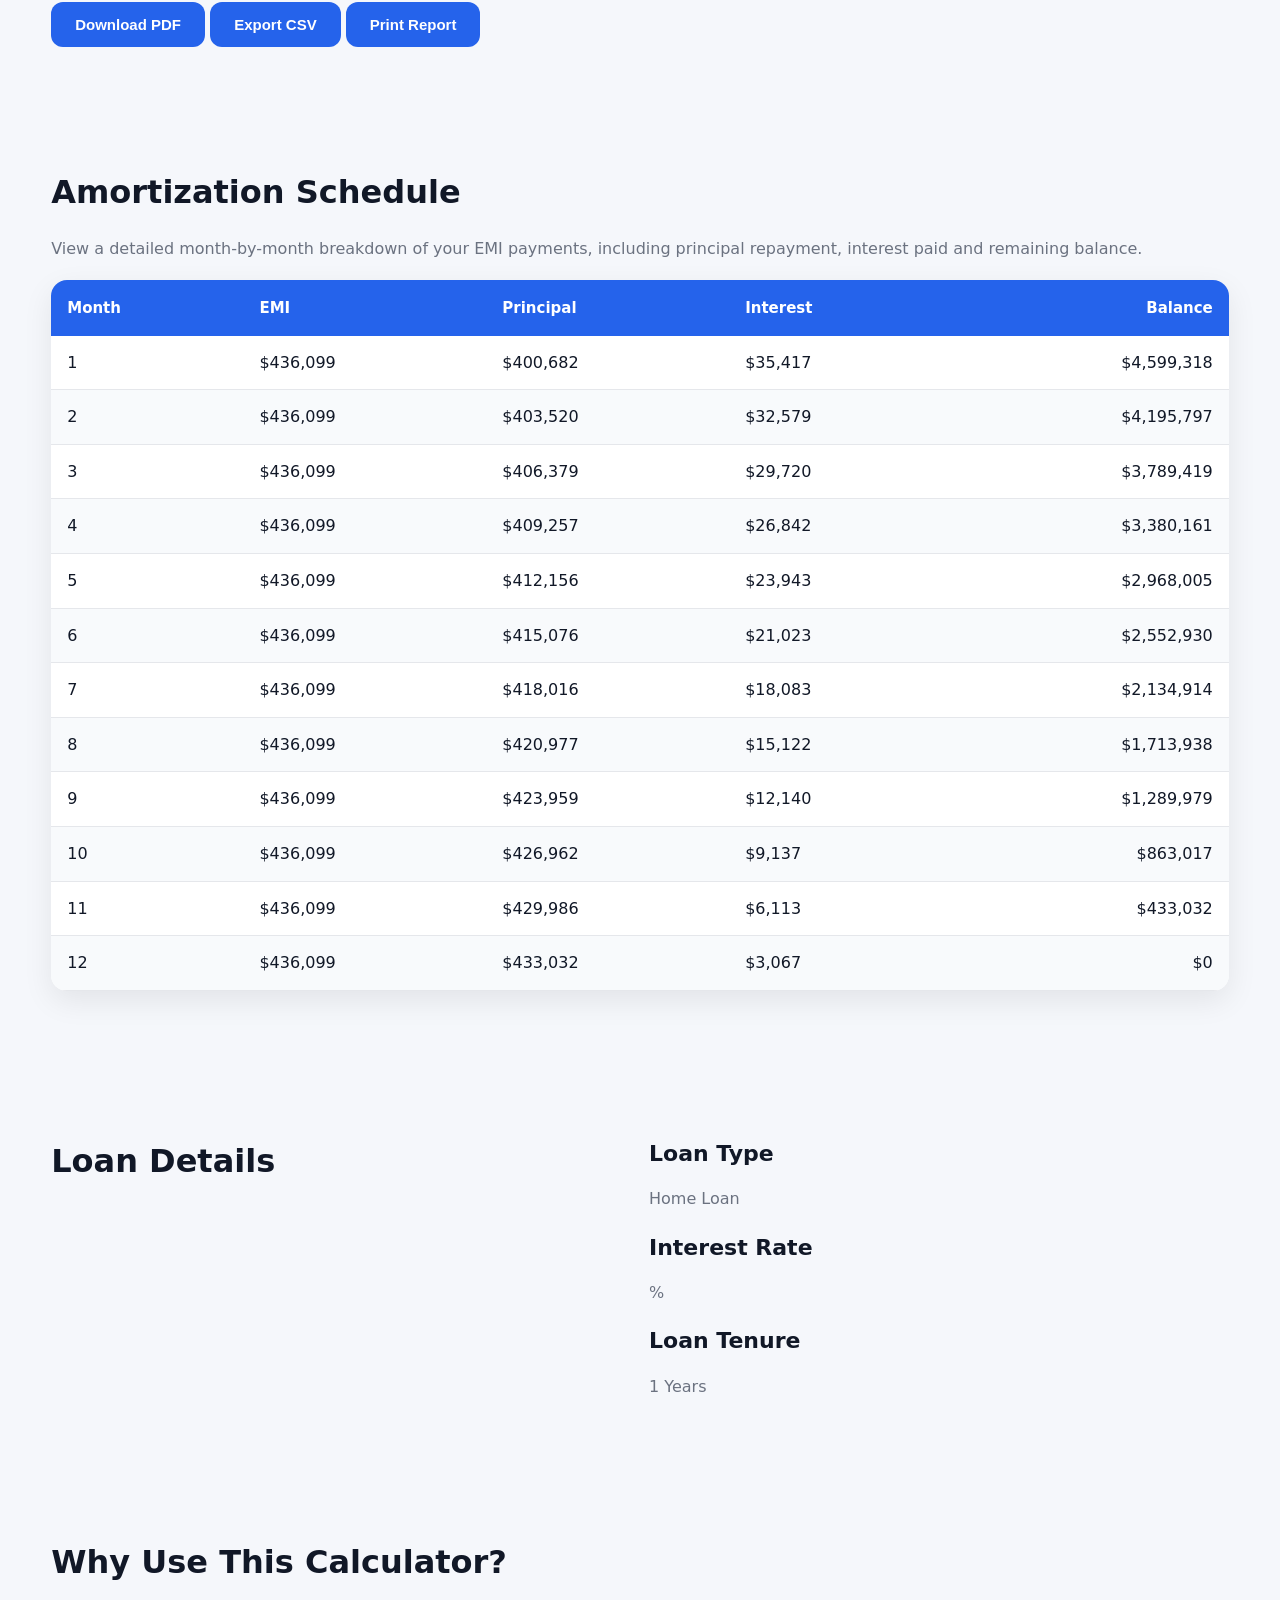
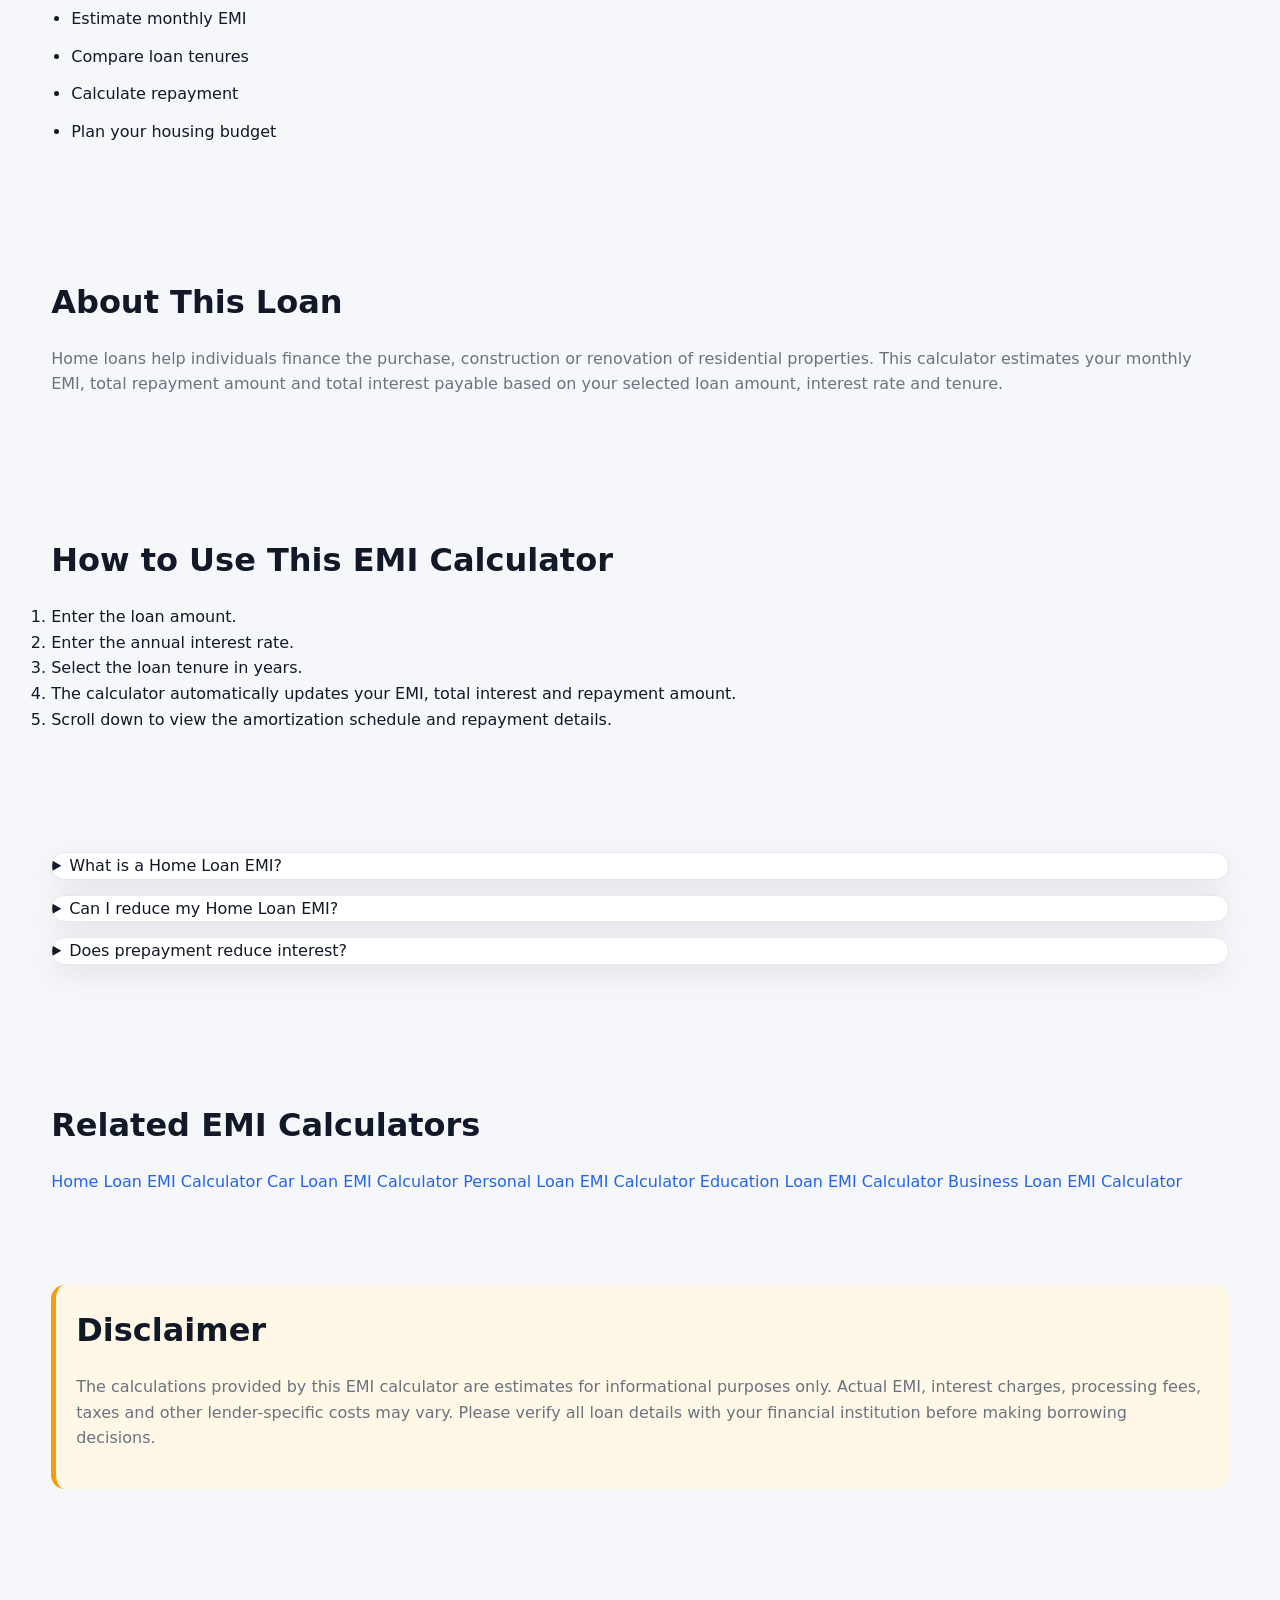
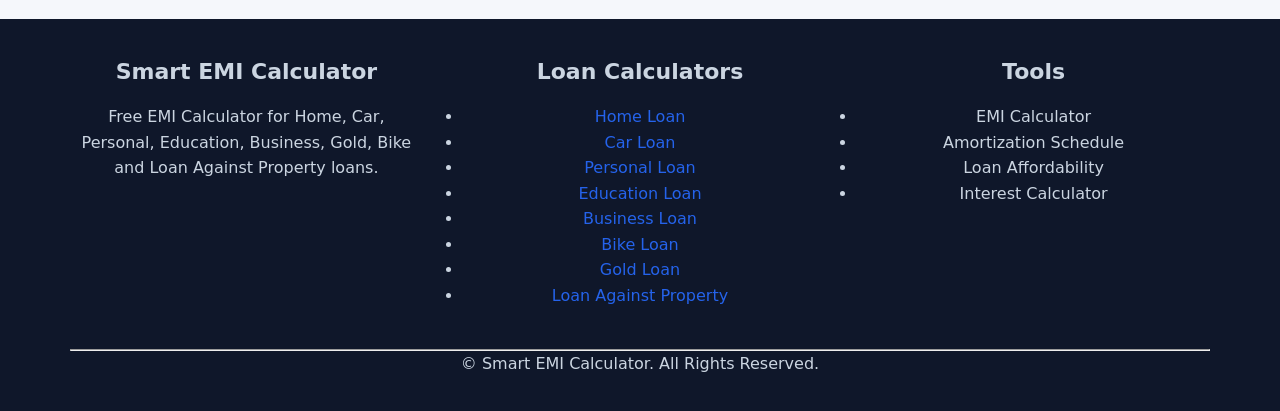
==== commit ee006b6f: "Remove duplicate header and place breadcrumb correctly" ====
--- a/index.html
+++ b/index.html
@@ -89,112 +89,6 @@
     <!-- ==========================
      HEADER
 ========================== -->
-
-<header class="header">
-
-    <div class="container nav-container">
-
-        <a href="index.html" class="logo">
-
-            💰 Smart EMI Calculator
-
-        </a>
-
-        <nav class="navbar" id="navbar">
-
-            <a href="index.html" class="active">Home</a>
-
-            <a href="#loanCategories">Calculators</a>
-
-            <a href="#features">Features</a>
-
-            <a href="#faq">FAQ</a>
-
-            <a href="about.html">About</a>
-
-            <a href="contact.html">Contact</a>
-            <div class="nav-tools">
-
-    <select id="currencySelector">
-
-        <option value="INR">🇮🇳 INR ₹</option>
-
-        <option value="USD">🇺🇸 USD $</option>
-
-        <option value="EUR">🇪🇺 EUR €</option>
-
-        <option value="GBP">🇬🇧 GBP £</option>
-
-        <option value="AED">🇦🇪 AED</option>
-
-        <option value="CAD">🇨🇦 CAD</option>
-
-        <option value="AUD">🇦🇺 AUD</option>
-
-        <option value="SGD">🇸🇬 SGD</option>
-
-        <option value="JPY">🇯🇵 JPY ¥</option>
-
-    </select>
-
-    <select id="languageSelector">
-
-        <option value="en">English</option>
-
-        <option value="hi">हिन्दी</option>
-
-        <option value="bn">বাংলা</option>
-
-        <option value="ta">தமிழ்</option>
-
-        <option value="te">తెలుగు</option>
-
-        <option value="mr">मराठी</option>
-
-        <option value="gu">ગુજરાતી</option>
-
-        <option value="fr">Français</option>
-
-        <option value="de">Deutsch</option>
-
-        <option value="es">Español</option>
-
-        <button id="themeToggle" class="theme-toggle" title="Toggle Dark Mode">
-
-    🌙
-
-</button>
-
-    </select>
-
-
-</div>
-
-        </nav>
-
-        <!-- Breadcrumb -->
-<nav class="breadcrumb" aria-label="Breadcrumb">
-    <div class="container">
-        <ol>
-            <li>
-                <a href="/">Home</a>
-            </li>
-            <li aria-current="page">
-                EMI Calculator
-            </li>
-        </ol>
-    </div>
-</nav>
-
-        <button class="menu-toggle" id="menuToggle">
-
-            ☰
-
-        </button>
-
-    </div>
-
-</header>
 
 <a href="#main-content"
    class="skip-link">
@@ -207,8 +101,6 @@
 
 <header class="site-header">
 
-
-    <div id="google_translate_element"></div>
     <div class="header-tools">
 
     <select id="currencySelector">
@@ -284,6 +176,15 @@
     </div>
 
 </header>
+
+<nav class="breadcrumb" aria-label="Breadcrumb">
+    <div class="container">
+        <ol>
+            <li><a href="/">Home</a></li>
+            <li aria-current="page">EMI Calculator</li>
+        </ol>
+    </div>
+</nav>
 
 
 
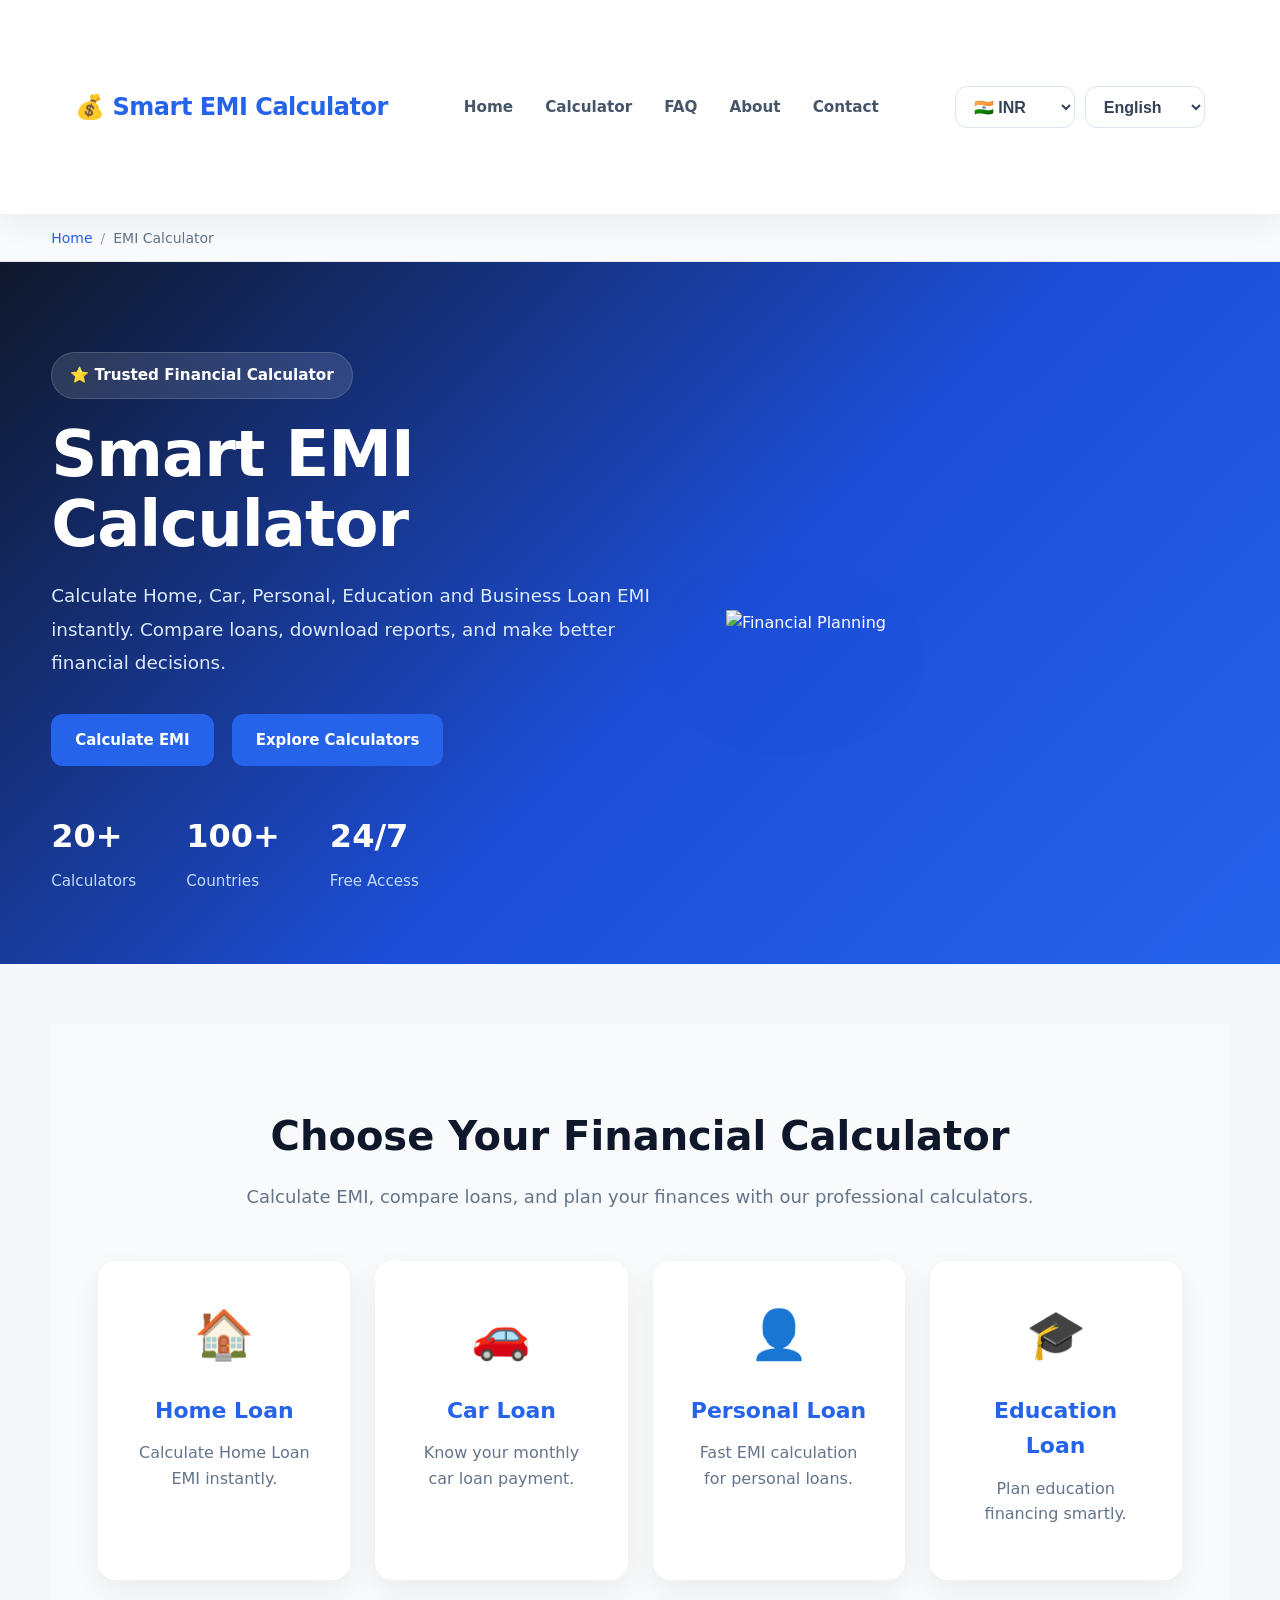
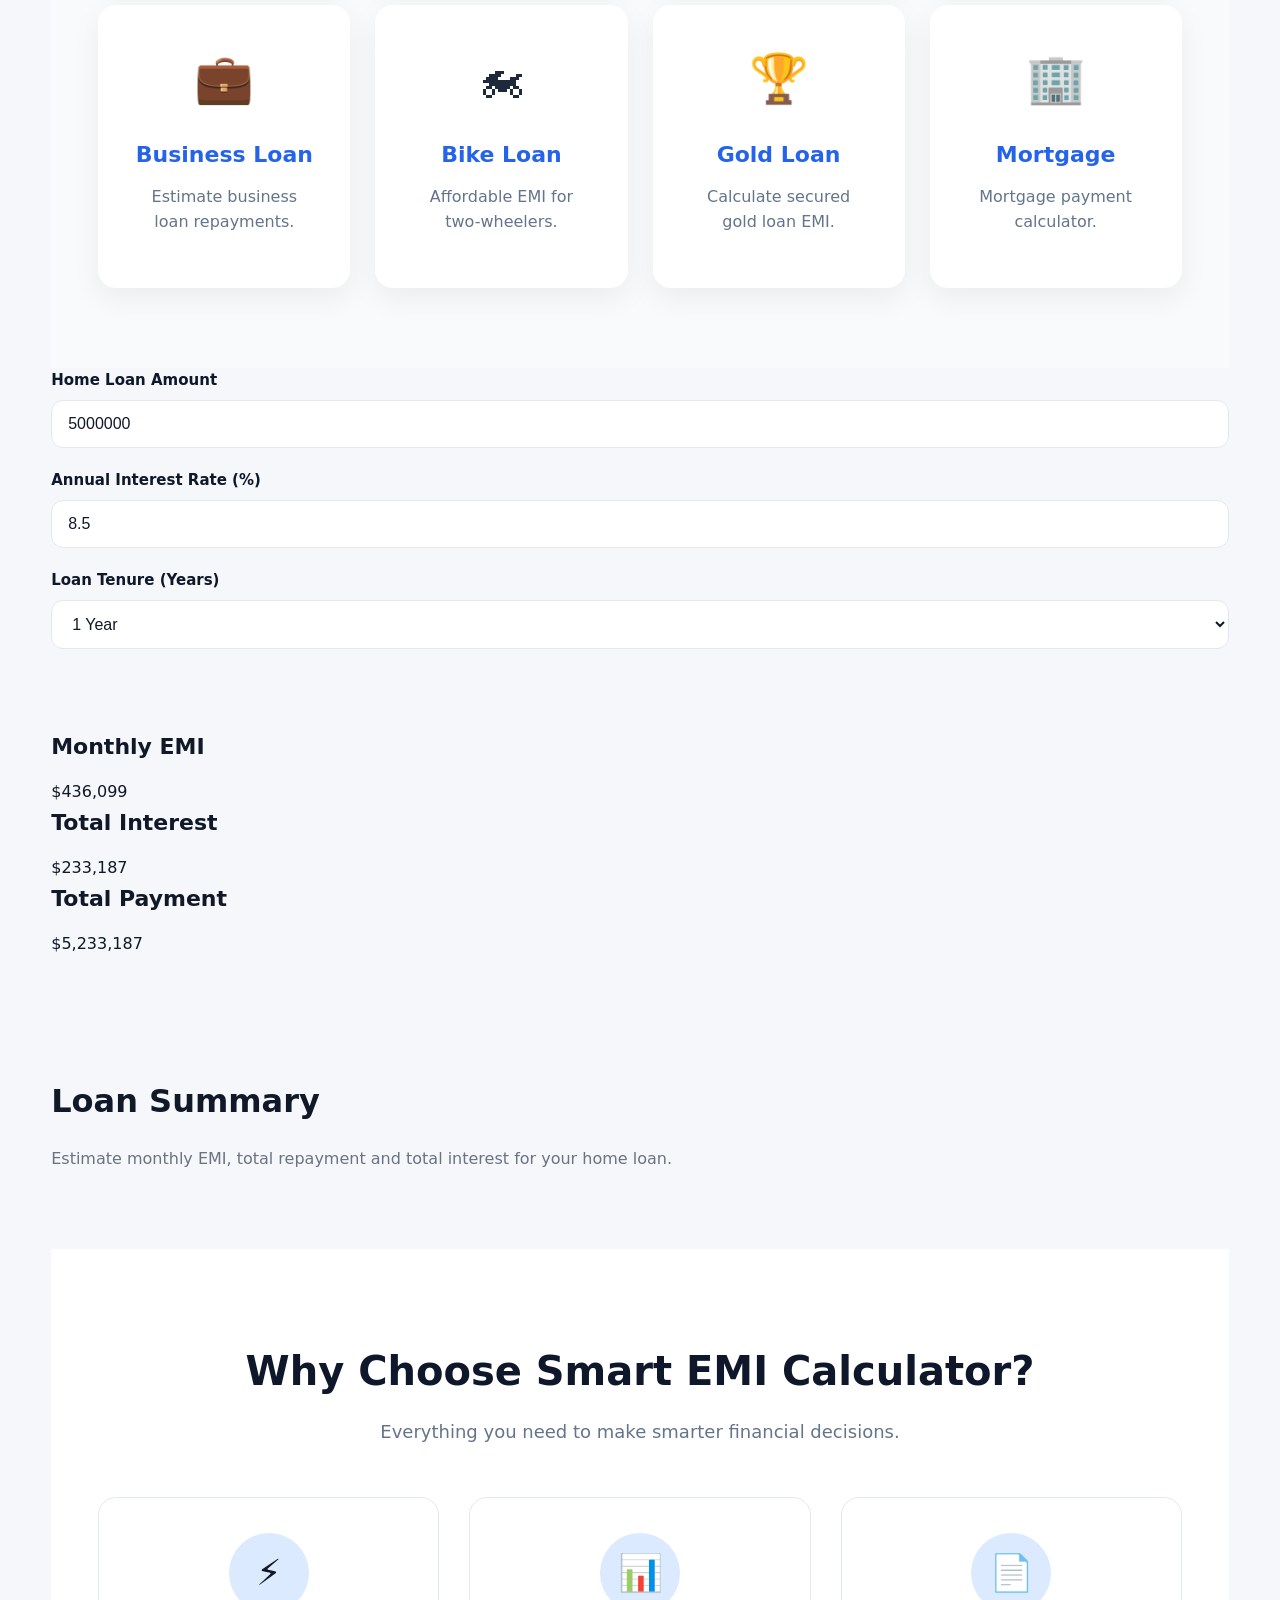
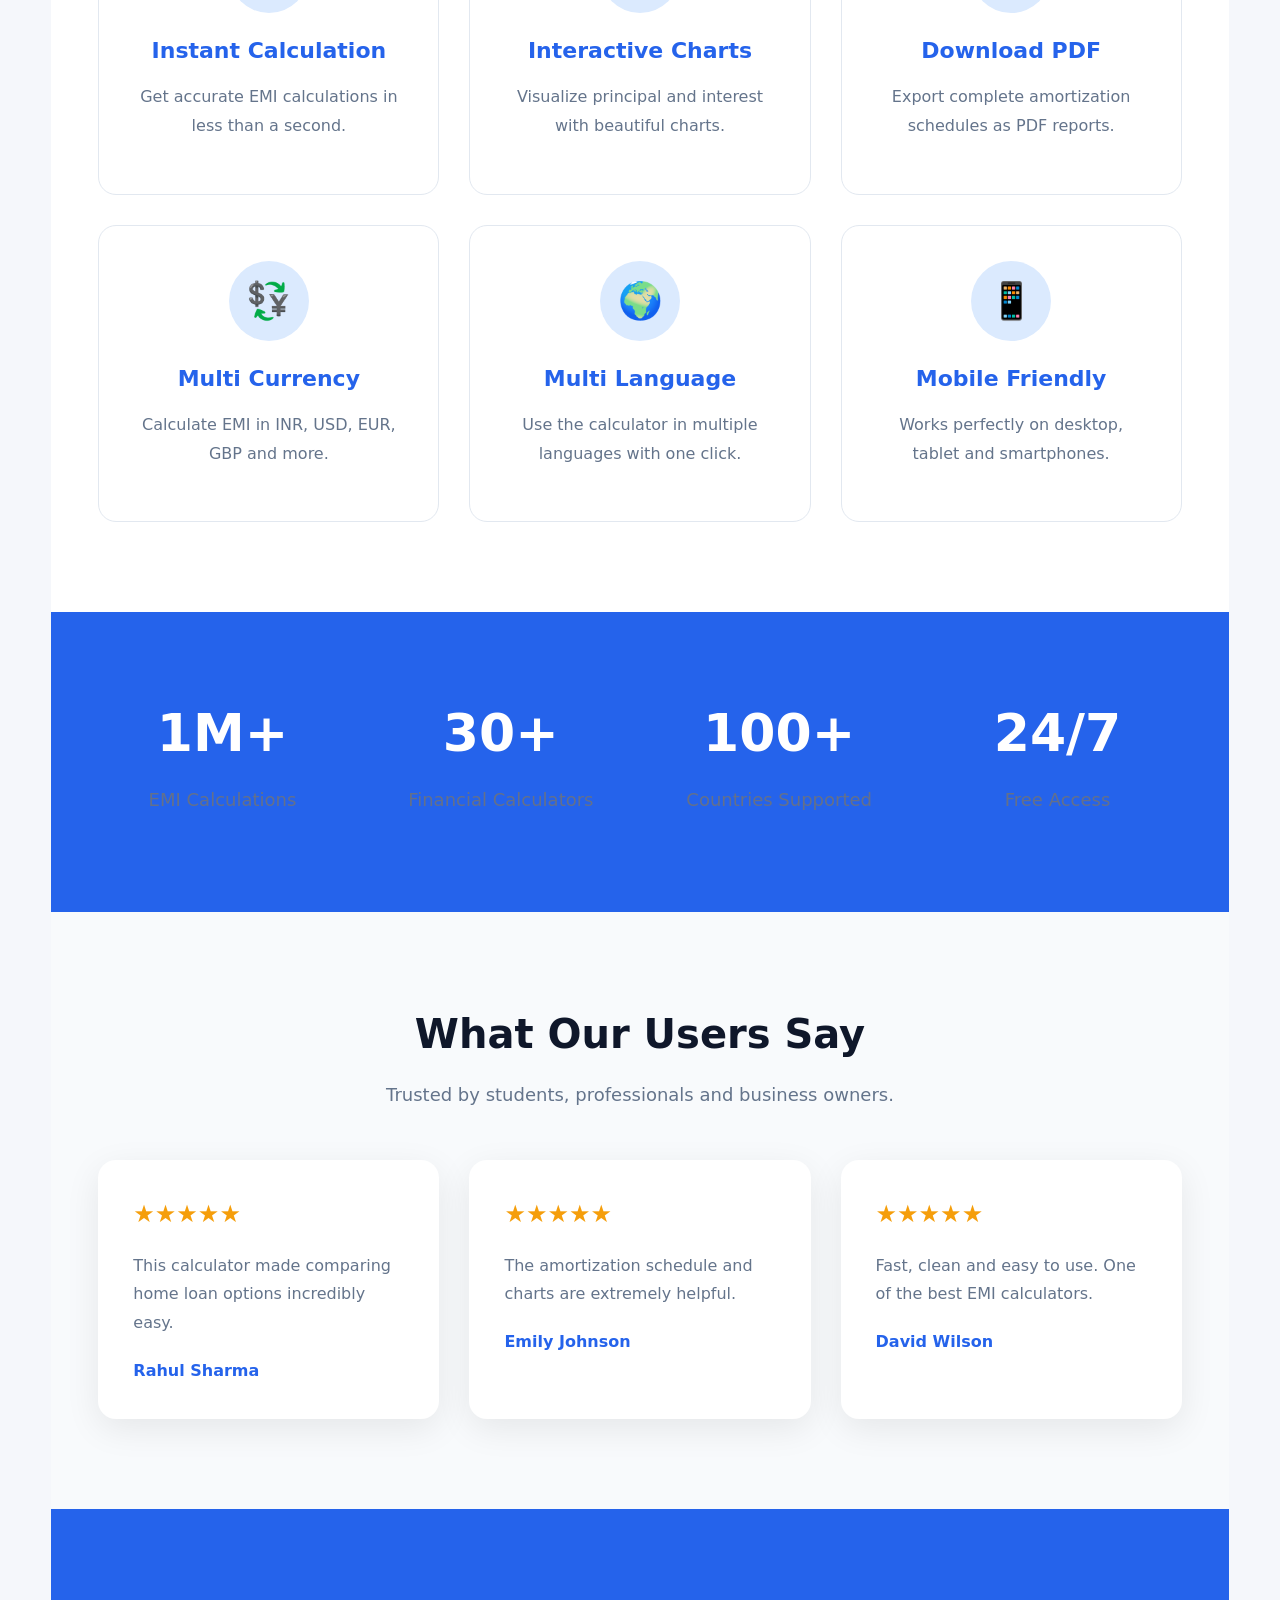
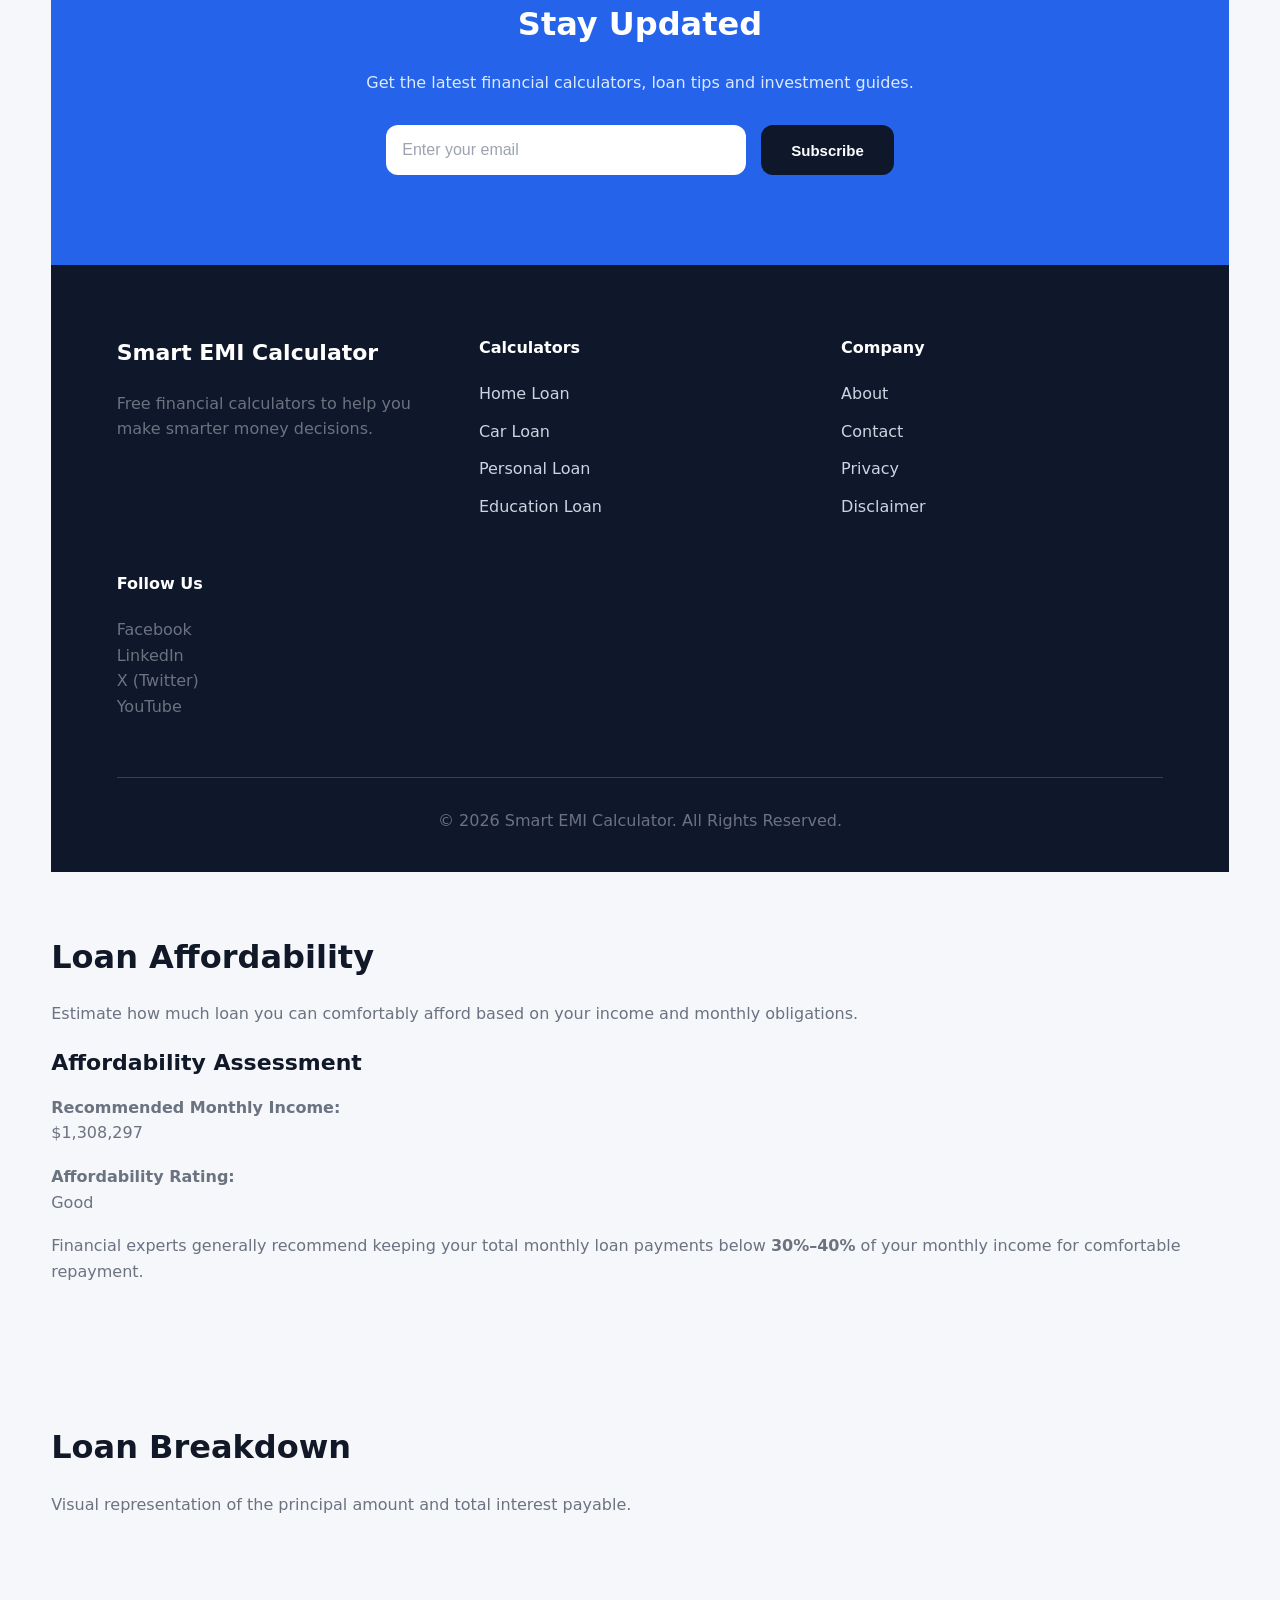
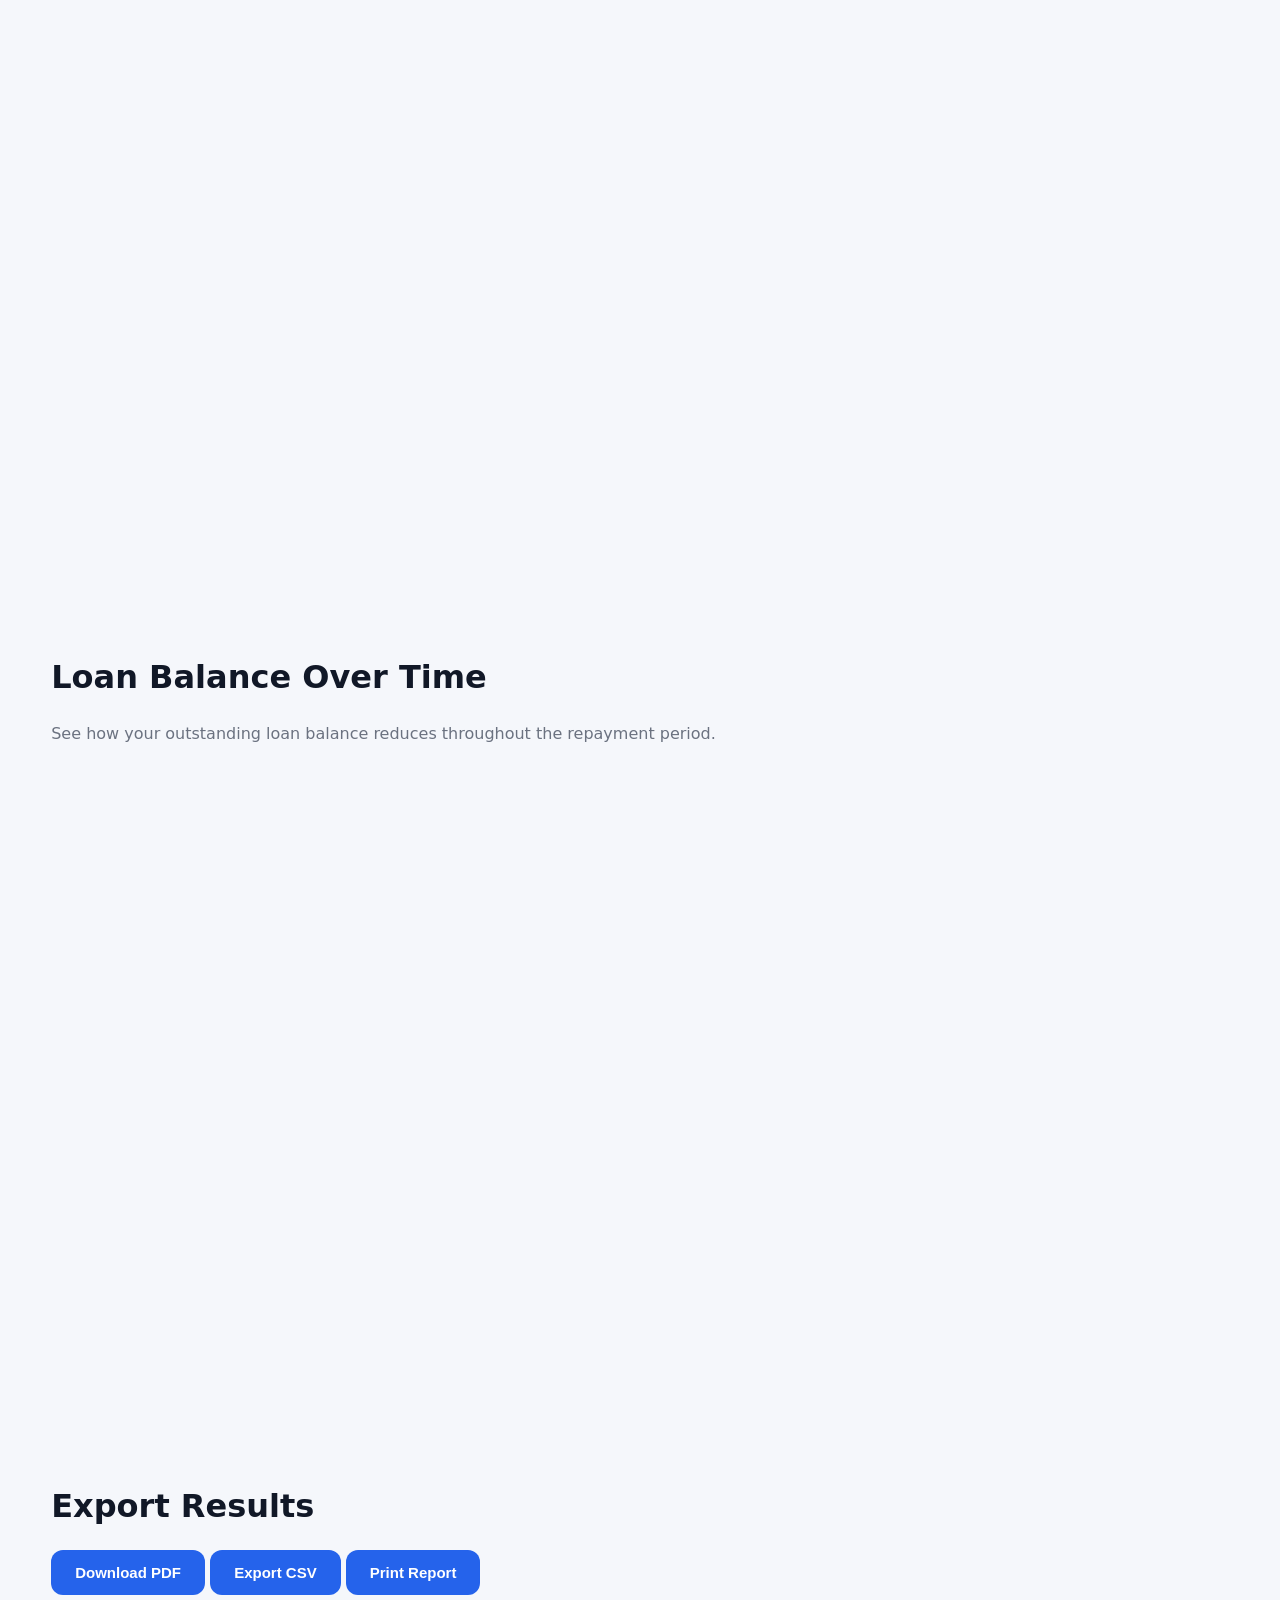
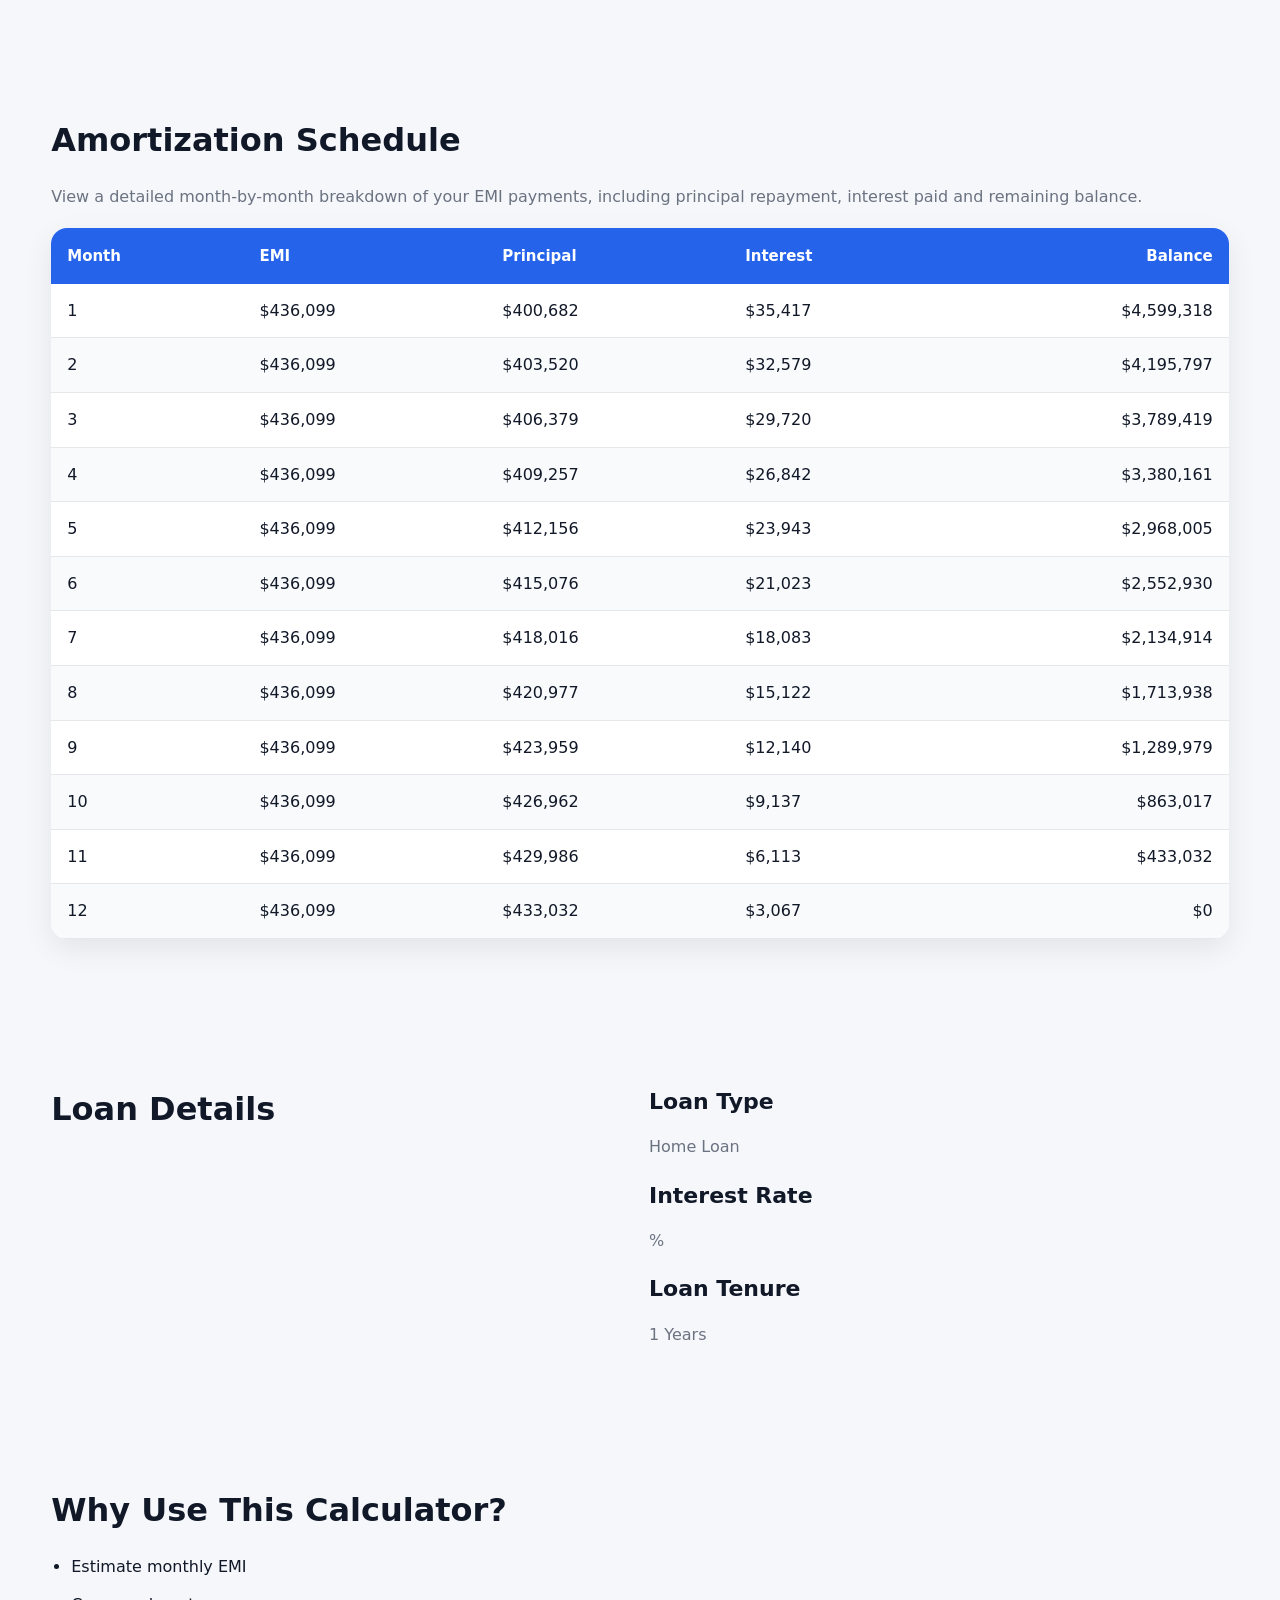
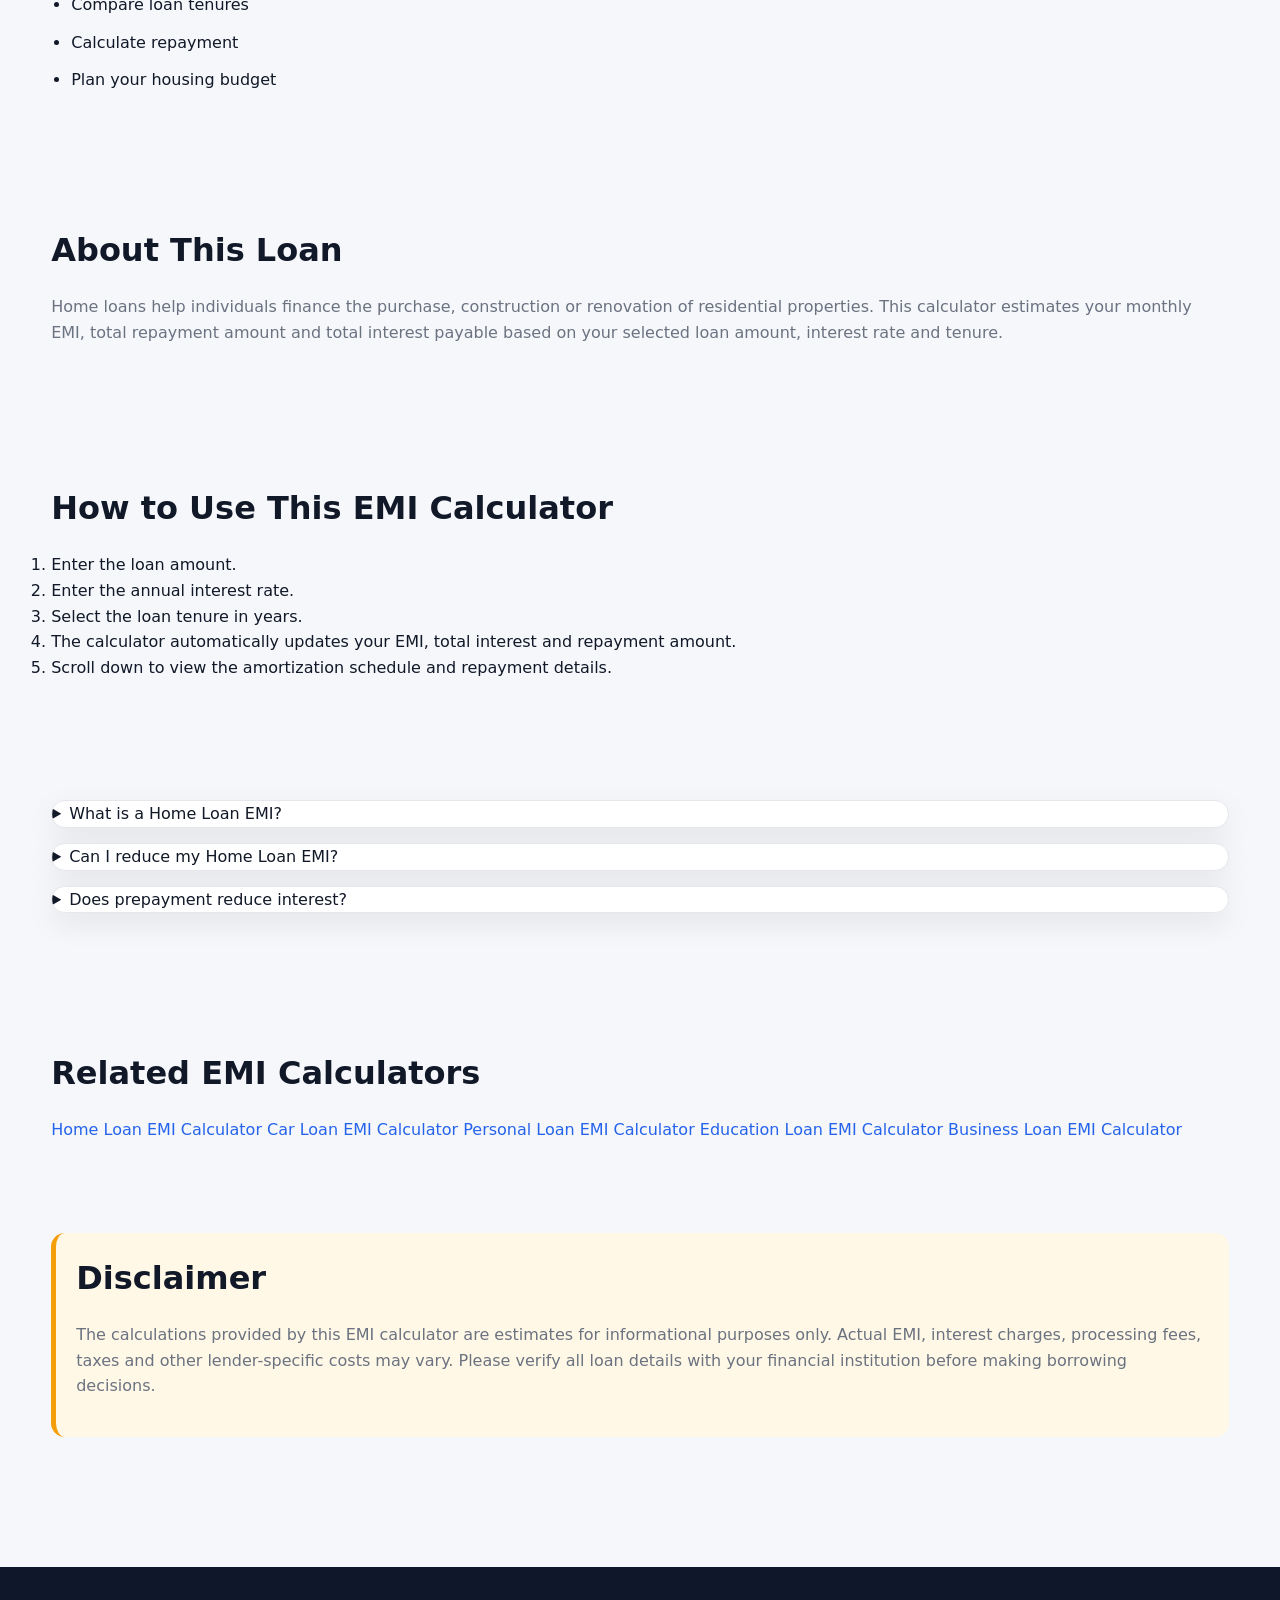
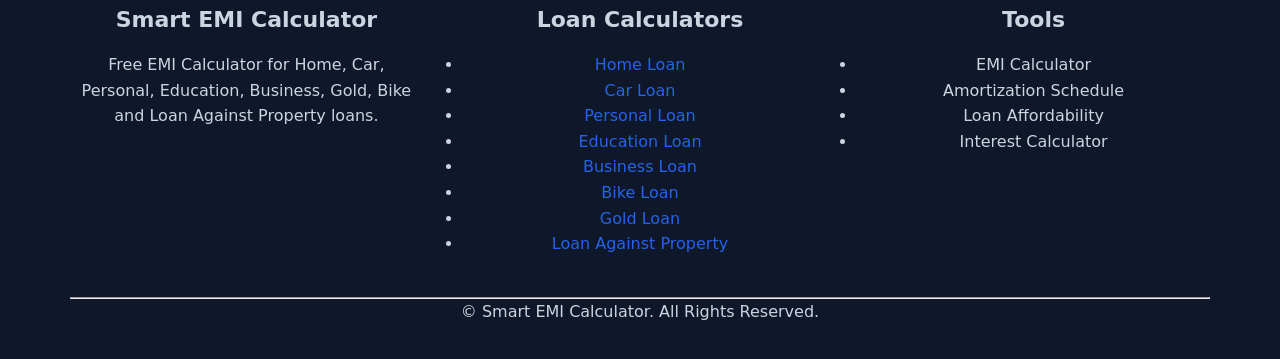
==== commit 5ca8db2e: "Redesign hero section with premium fintech styling" ====
--- a/index.html
+++ b/index.html
@@ -100,20 +100,6 @@
 ========================================== -->
 
 <header class="site-header">
-
-    <div class="header-tools">
-
-    <select id="currencySelector">
-        ...
-    </select>
-
-    <select id="languageSelector">
-        ...
-    </select>
-
-    <div id="google_translate_element"></div>
-
-</div>
 
     <div class="container nav-container">
 
--- a/css/style.css
+++ b/css/style.css
@@ -1039,135 +1039,328 @@
    PROFESSIONAL HEADER
 ========================================================== */
 
+/* ===========================
+   PREMIUM HEADER
+=========================== */
+
 .site-header{
-
     position:sticky;
     top:0;
     z-index:1000;
 
-    background:#ffffff;
-
-    box-shadow:0 2px 15px rgba(0,0,0,.08);
-
+    background:rgba(255,255,255,.95);
+    backdrop-filter:blur(16px);
+
+    border-bottom:1px solid #eef2f7;
+
+    box-shadow:0 8px 30px rgba(15,23,42,.06);
+
+    transition:.3s ease;
 }
 
 .nav-container{
 
+    max-width:1280px;
+
+    margin:auto;
+
     display:flex;
 
     align-items:center;
 
     justify-content:space-between;
 
-    min-height:72px;
+    gap:32px;
+
+    height:74px;
+
+    padding:0 24px;
 
 }
 
 .logo{
 
-    font-size:26px;
-
-    font-weight:700;
+    display:flex;
+
+    align-items:center;
+
+    gap:10px;
+
+    flex-shrink:0;
+
+    font-size:1.55rem;
+
+    font-weight:800;
+
+    color:#1d4ed8;
+
+    text-decoration:none;
+
+    letter-spacing:-0.5px;
+
+    transition:.25s;
+
+}
+
+.logo:hover{
 
     color:#2563eb;
 
+    transform:translateY(-1px);
+
+}
+
+.main-nav{
+
+    display:flex;
+
+    align-items:center;
+
+    gap:32px;
+
+}
+
+.main-nav a{
+
+    position:relative;
+
+    color:#475569;
+
     text-decoration:none;
 
-}
-
-.logo:hover{
-
-    color:#1d4ed8;
-
-}
-
-.main-nav{
+    font-size:.95rem;
+
+    font-weight:600;
+
+    transition:.25s;
+
+}
+
+.main-nav a::after{
+
+    content:"";
+
+    position:absolute;
+
+    left:0;
+
+    bottom:-8px;
+
+    width:0;
+
+    height:2px;
+
+    background:#2563eb;
+
+    transition:.25s;
+
+}
+
+.main-nav a:hover{
+
+    color:#2563eb;
+
+}
+
+.main-nav a:hover::after{
+
+    width:100%;
+
+}
+
+.header-tools{
 
     display:flex;
 
-    gap:28px;
-
     align-items:center;
 
-}
-
-.main-nav a{
+    gap:10px;
+
+}
+
+.header-tools select{
+
+    min-width:105px;
+
+    height:42px;
+
+    padding:0 14px;
+
+    border:1px solid #dbe4f0;
+
+    border-radius:12px;
+
+    background:#fff;
 
     color:#334155;
 
-    text-decoration:none;
-
     font-weight:600;
 
+    cursor:pointer;
+
     transition:.25s;
 
 }
 
-.main-nav a:hover{
-
-    color:#2563eb;
-
-}
-
-.header-tools{
+.header-tools select:hover{
+
+    border-color:#2563eb;
+
+    box-shadow:0 0 0 4px rgba(37,99,235,.08);
+
+}
+
+.header-tools select:focus{
+
+    outline:none;
+
+    border-color:#2563eb;
+
+}
+
+/*==================================
+    PREMIUM HERO
+==================================*/
+
+.hero{
+
+    background:linear-gradient(135deg,#0f172a 0%,#1d4ed8 55%,#2563eb 100%);
+
+    color:#fff;
+
+    padding:90px 0 70px;
+
+    overflow:hidden;
+
+}
+
+.hero-grid{
+
+    display:grid;
+
+    grid-template-columns:1.1fr .9fr;
+
+    gap:60px;
+
+    align-items:center;
+
+}
+
+.hero-content{
+
+    text-align:left;
+
+}
+
+.hero h1{
+
+    font-size:clamp(2.8rem,5vw,4.3rem);
+
+    line-height:1.1;
+
+    margin:20px 0;
+
+    color:#fff;
+
+    font-weight:800;
+
+    letter-spacing:-1px;
+
+}
+
+.hero p{
+
+    font-size:1.15rem;
+
+    line-height:1.8;
+
+    color:#dbeafe;
+
+    max-width:620px;
+
+    margin:0 0 35px;
+
+}
+
+.badge{
+
+    display:inline-flex;
+
+    align-items:center;
+
+    padding:10px 18px;
+
+    border-radius:999px;
+
+    background:rgba(255,255,255,.12);
+
+    backdrop-filter:blur(12px);
+
+    border:1px solid rgba(255,255,255,.15);
+
+    font-size:.95rem;
+
+    font-weight:600;
+
+}
+
+.hero-buttons{
 
     display:flex;
 
-    gap:12px;
+    gap:18px;
+
+    flex-wrap:wrap;
+
+    margin-bottom:45px;
+
+}
+
+.hero-stats{
+
+    display:flex;
+
+    gap:50px;
+
+    flex-wrap:wrap;
+
+}
+
+.hero-stats h2{
+
+    font-size:2rem;
+
+    margin-bottom:6px;
+
+    color:#fff;
+
+}
+
+.hero-stats span{
+
+    color:#bfdbfe;
+
+    font-size:.95rem;
+
+}
+
+.hero-image{
+
+    display:flex;
+
+    justify-content:center;
 
     align-items:center;
 
 }
 
-.header-tools select{
-
-    width:auto;
-
-    min-width:120px;
-
-    padding:10px 14px;
-
-    border-radius:10px;
-
-    border:1px solid #dbe4f0;
-
-    background:#fff;
-
-    cursor:pointer;
-
-}
-
-.hero{
-
-    background:linear-gradient(135deg,#2563eb,#1d4ed8);
-
-    color:#fff;
-
-    padding:70px 0;
-
-    text-align:center;
-
-}
-
-.hero h1{
-
-    color:#fff;
-
-    font-size:46px;
-
-    margin-bottom:18px;
-
-}
-
-.hero p{
-
-    color:#dbeafe;
-
-    max-width:720px;
-
-    margin:auto;
-
-    font-size:20px;
+.hero-image img{
+
+    width:100%;
+
+    max-width:520px;
+
+    filter:drop-shadow(0 35px 60px rgba(0,0,0,.35));
 
 }
 
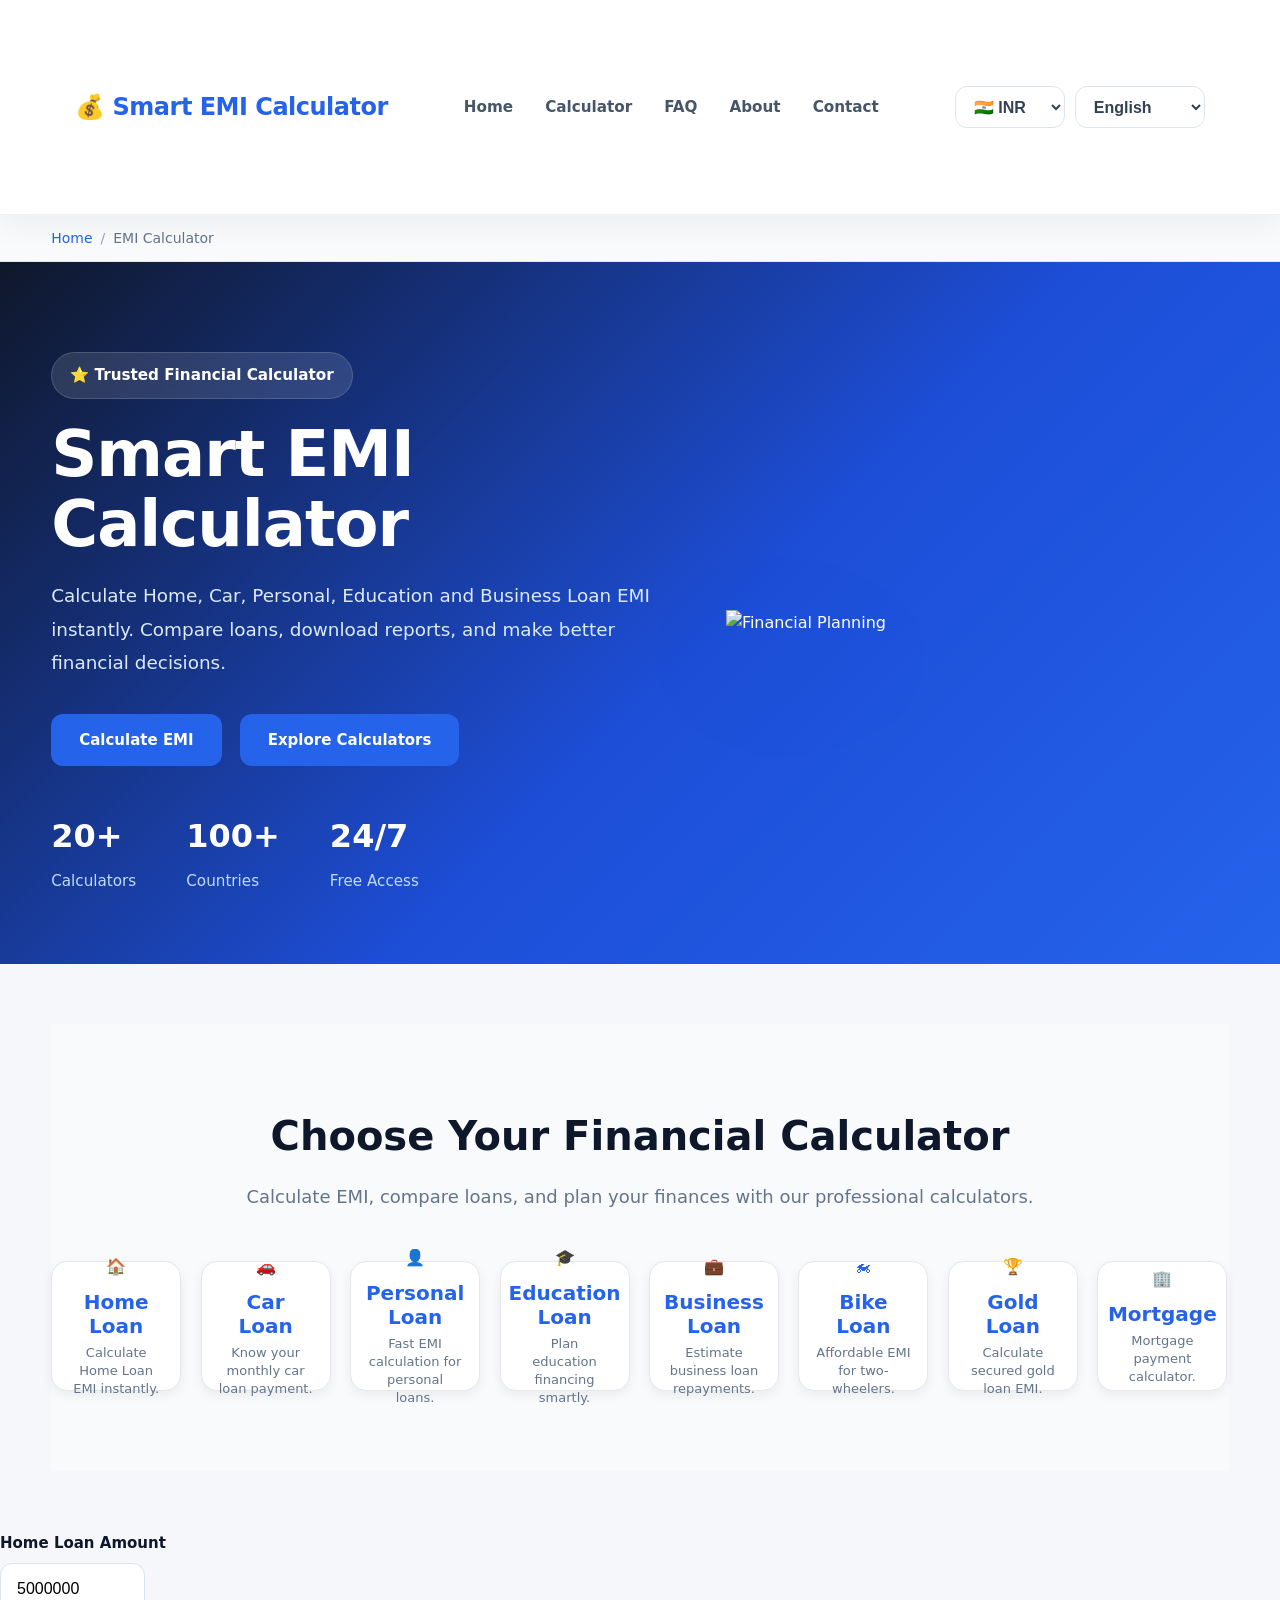
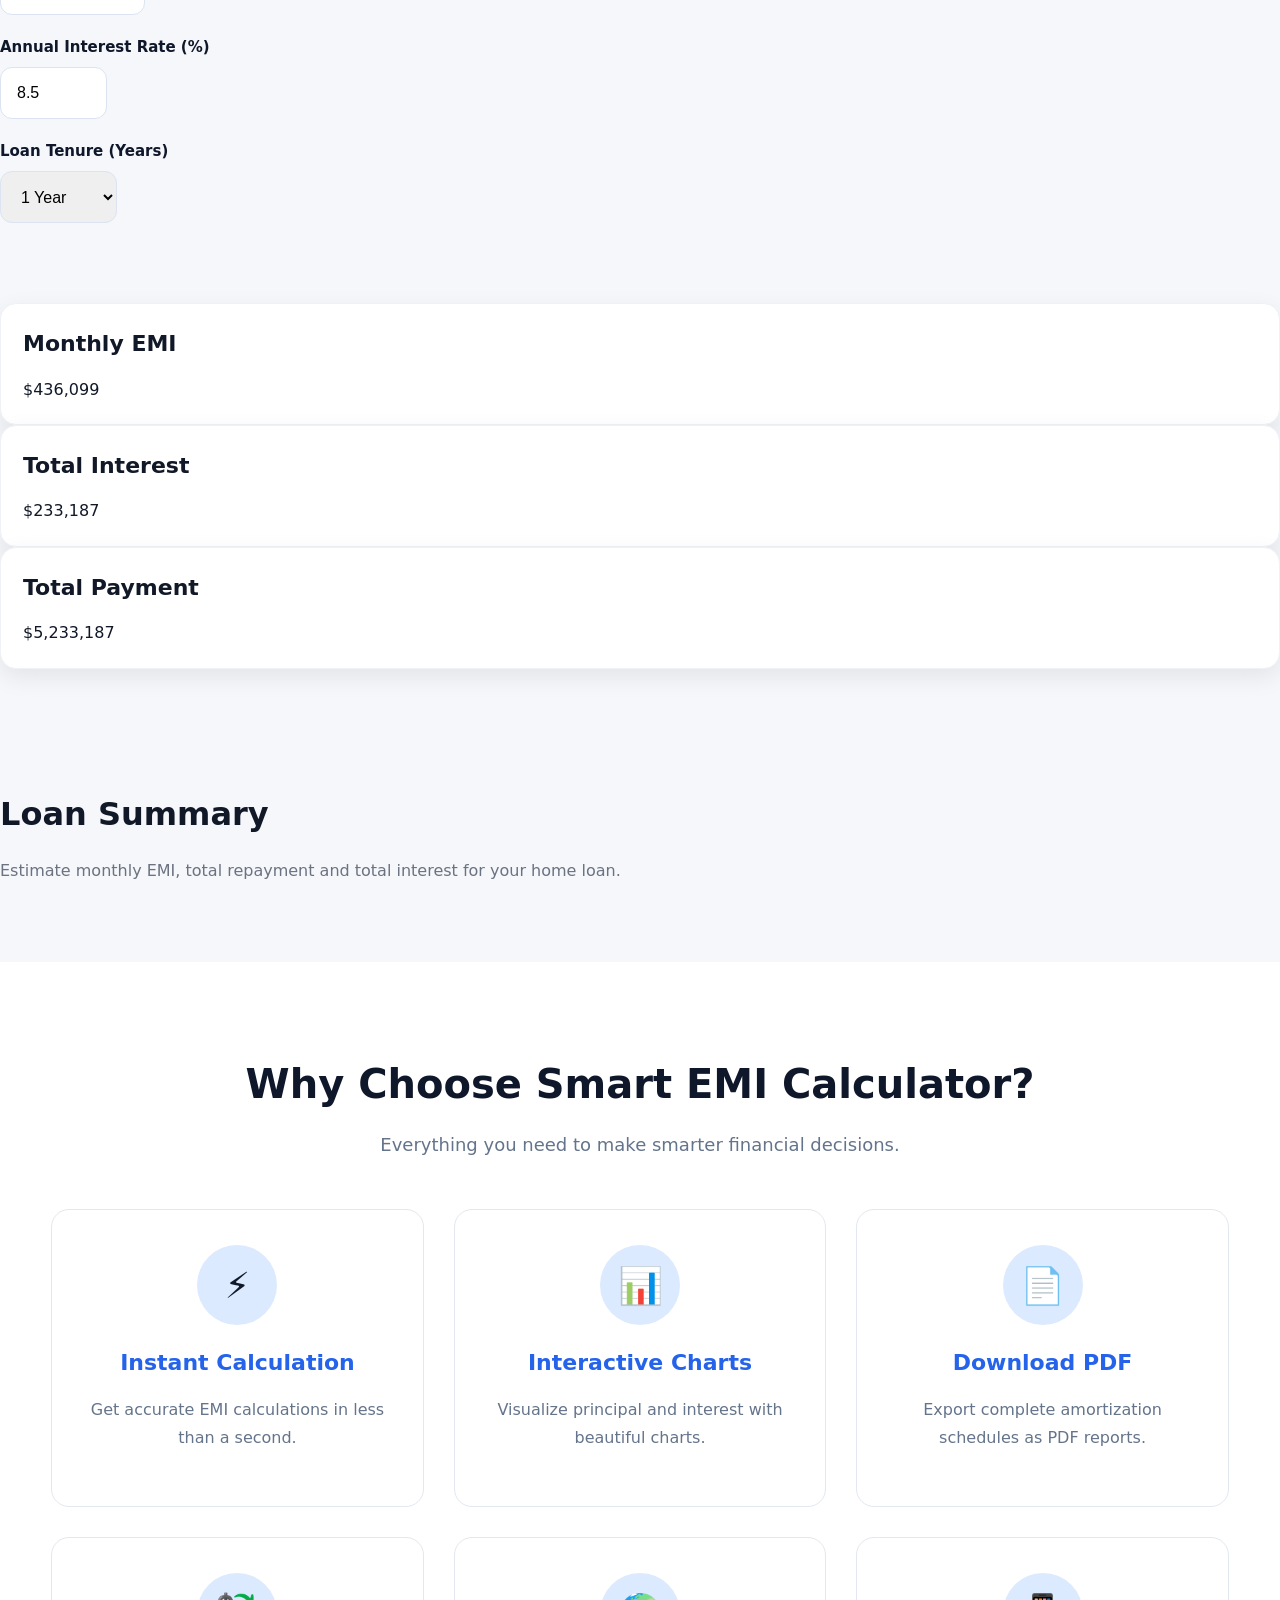
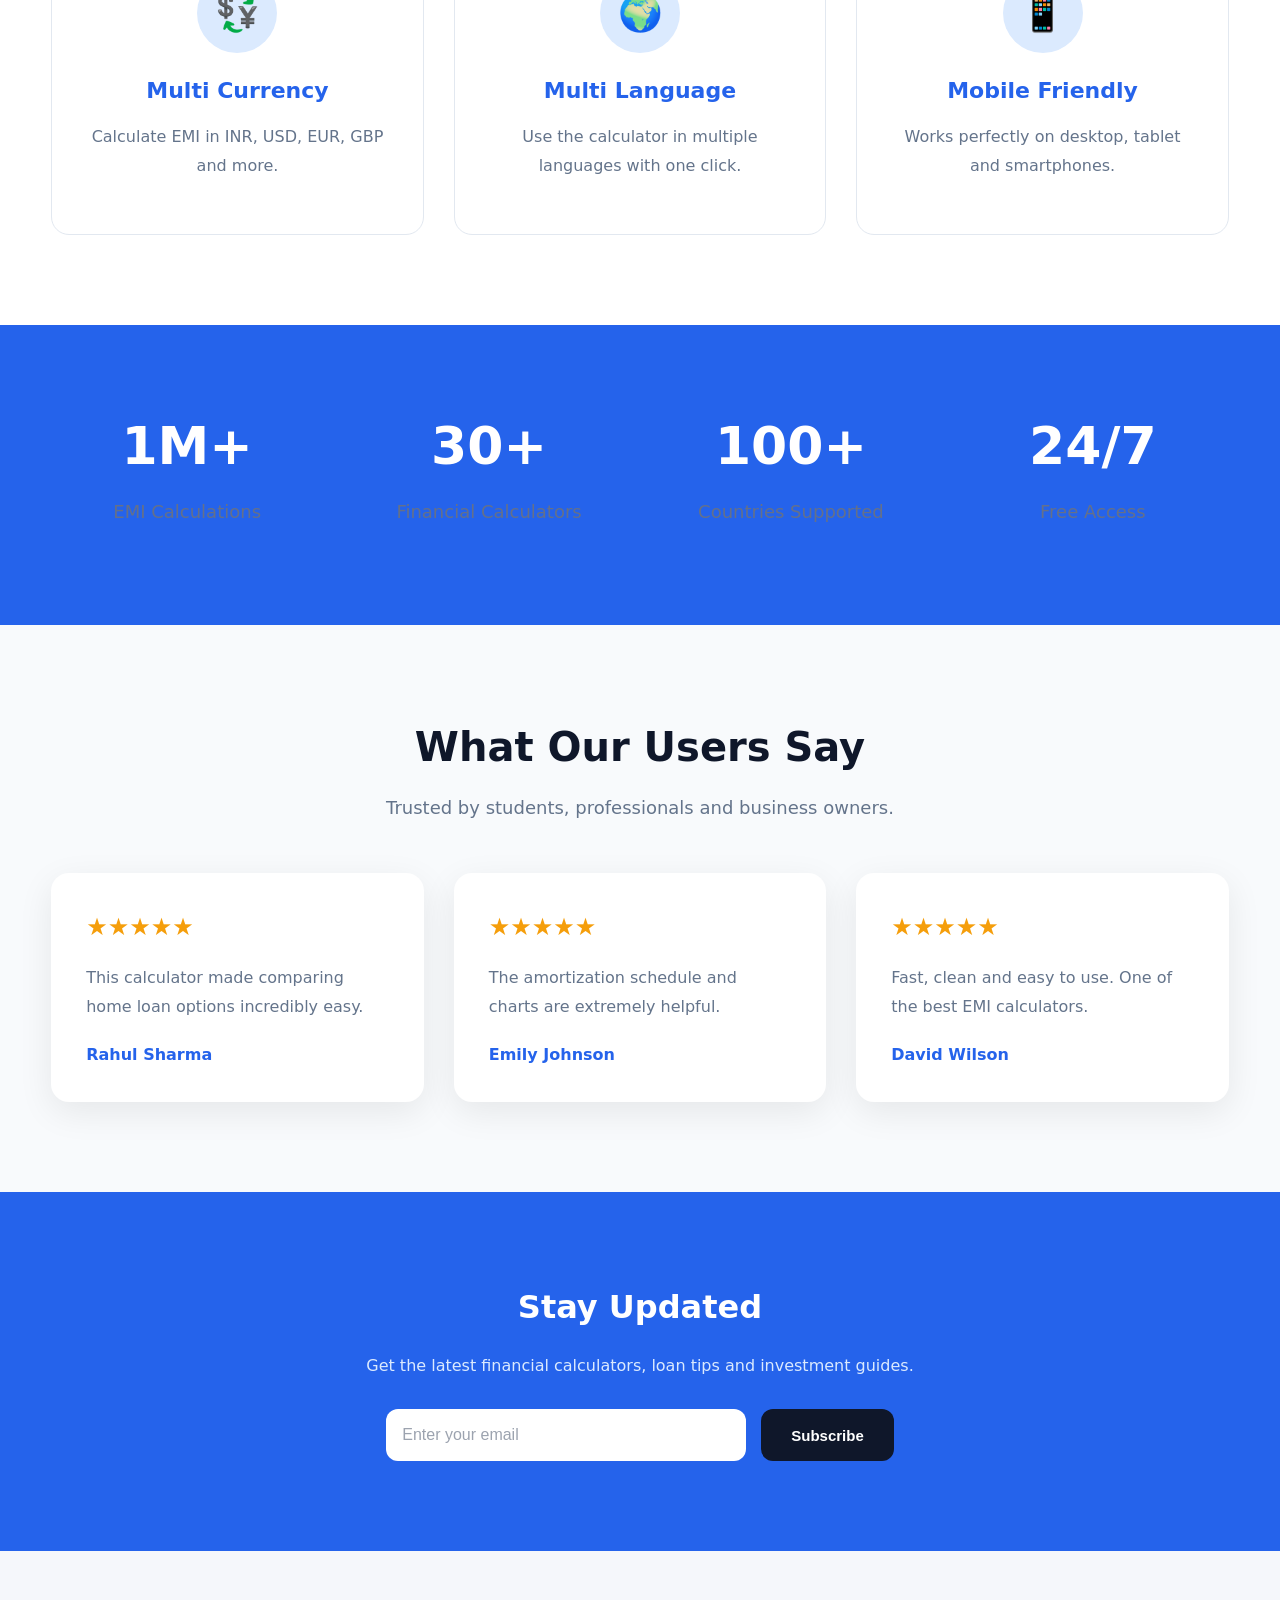
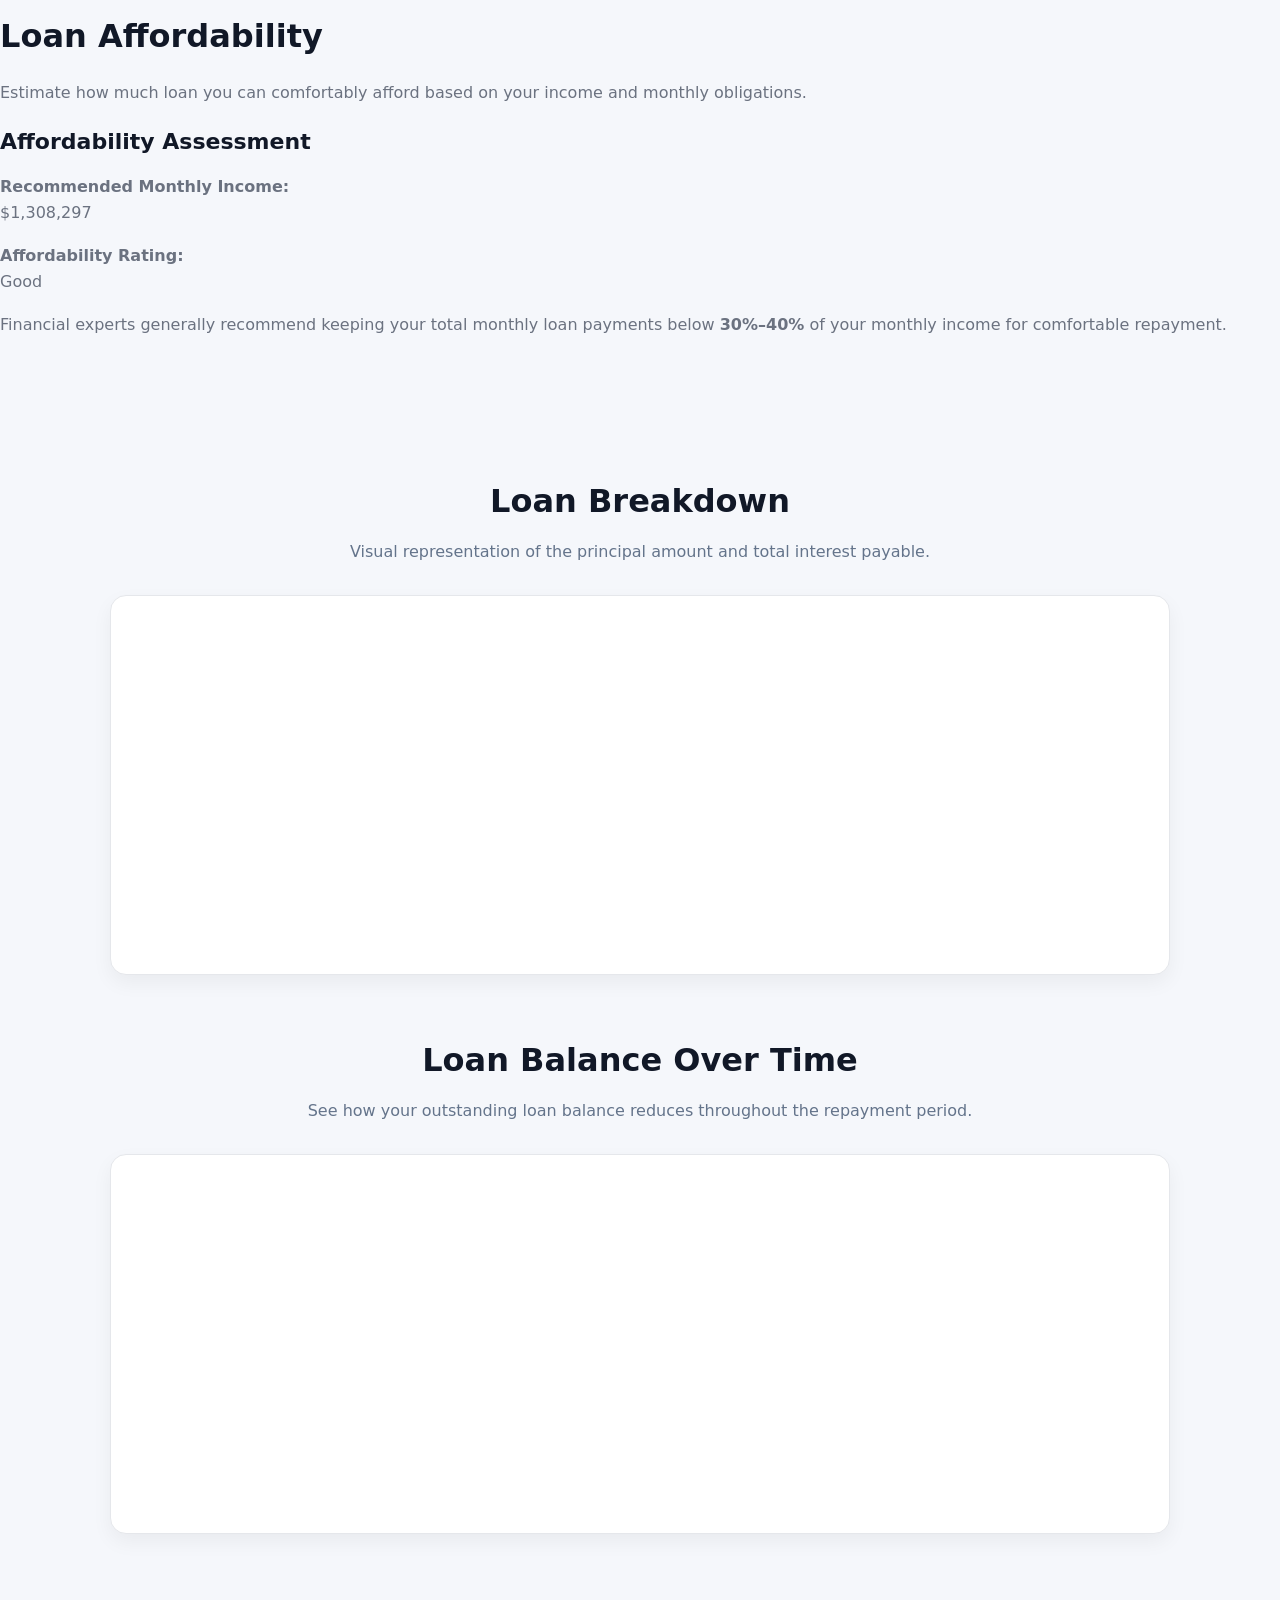
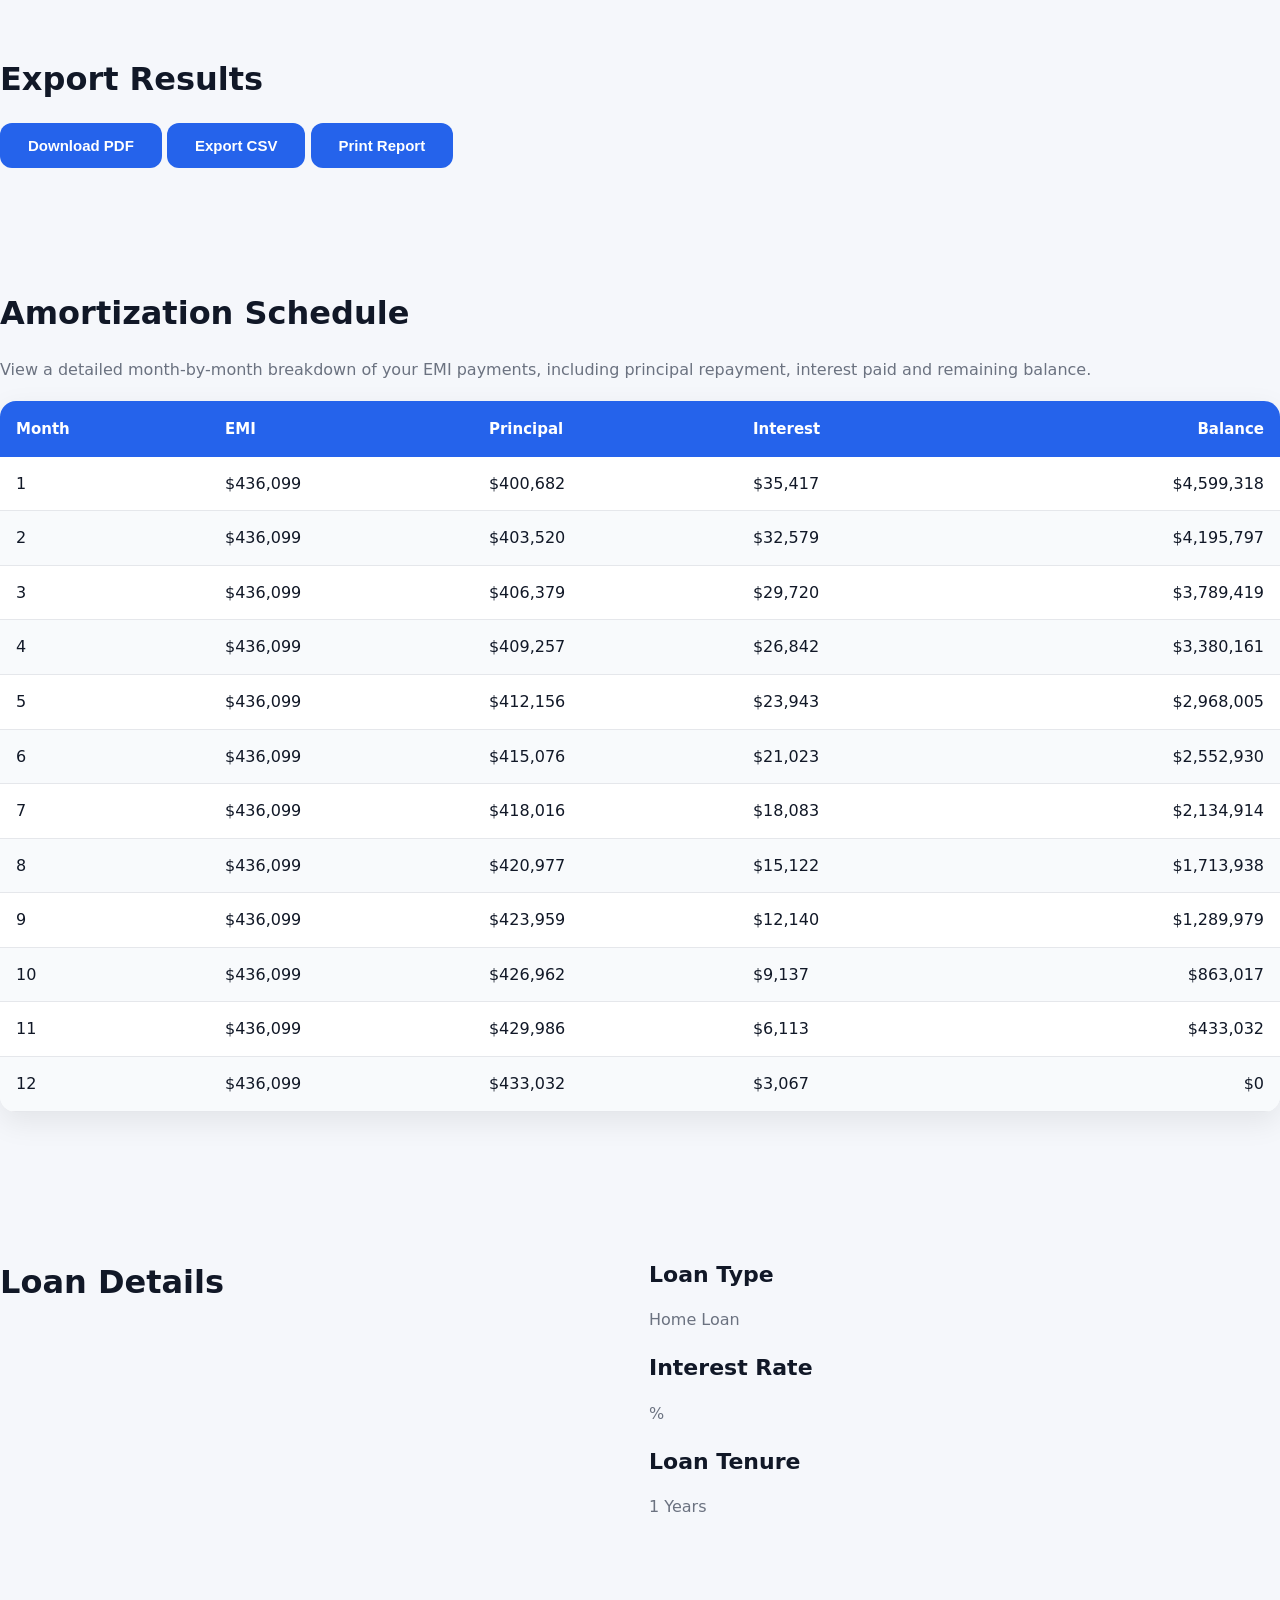
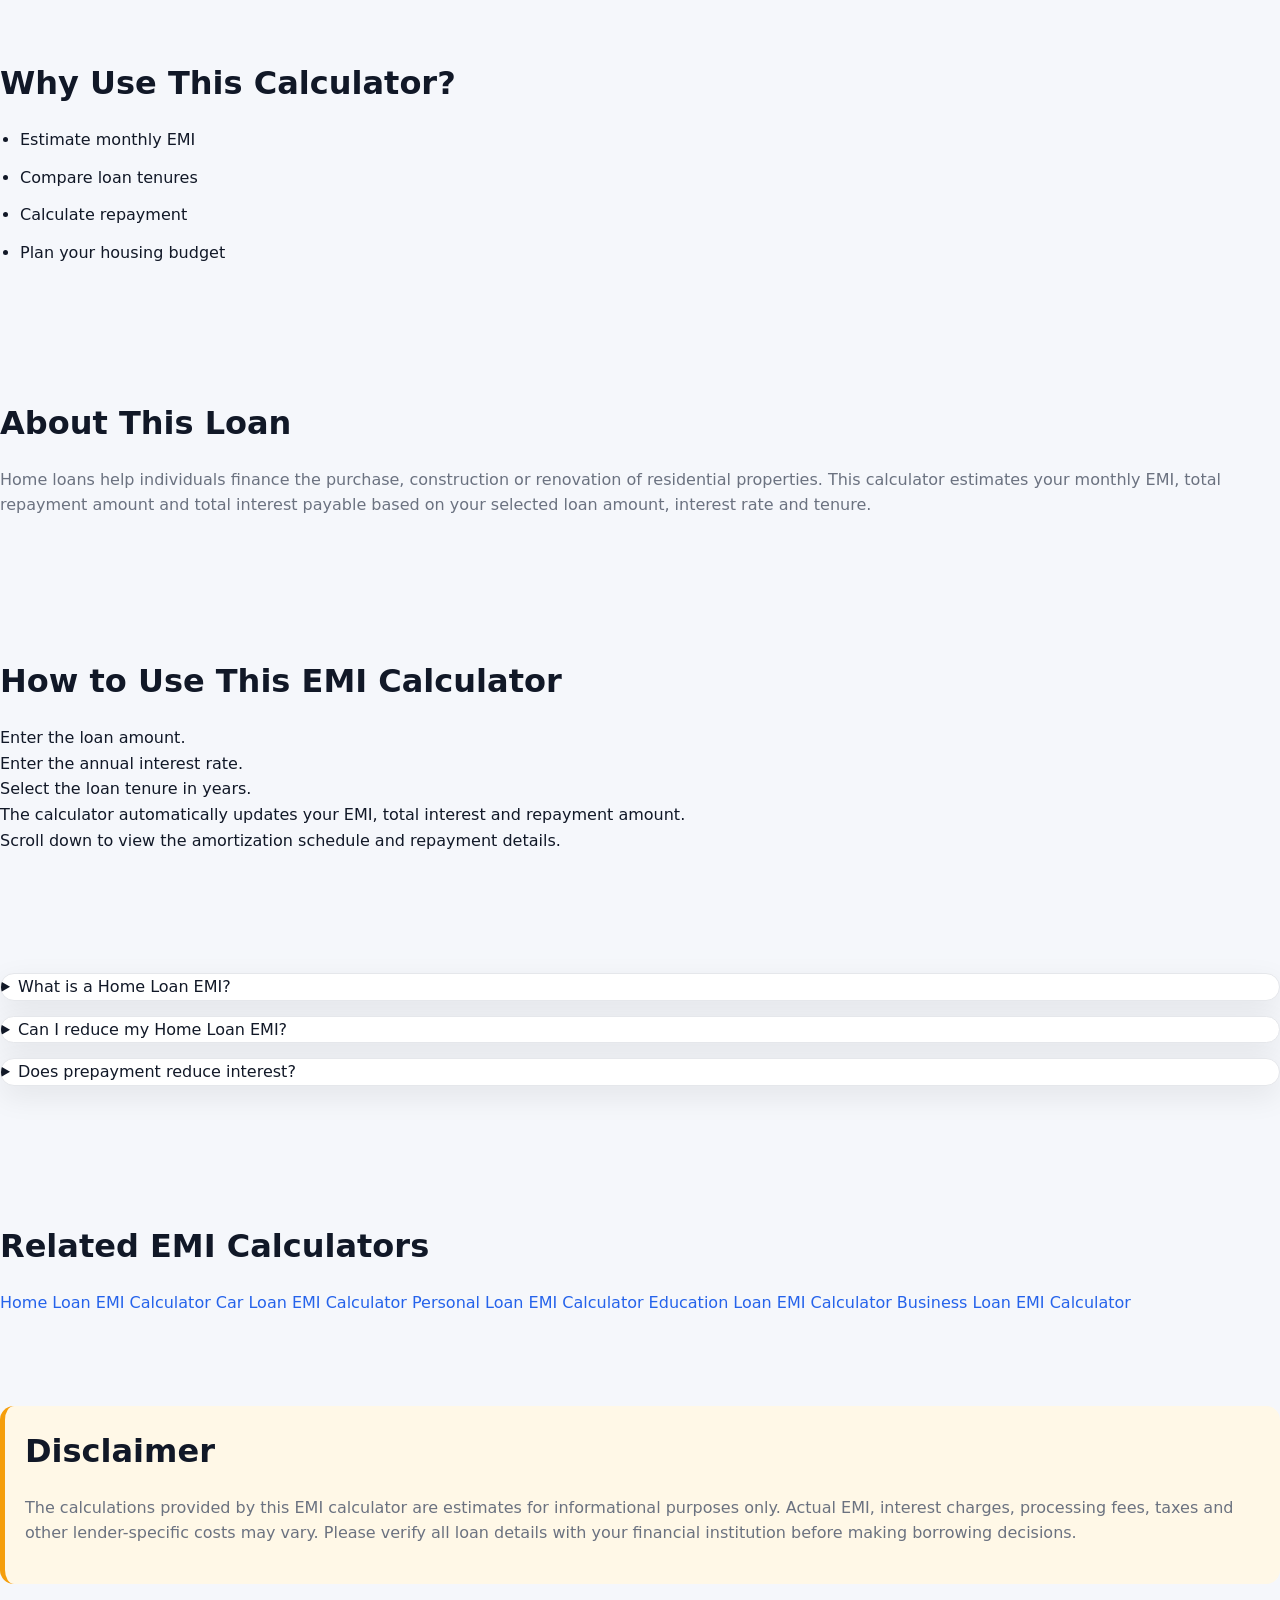
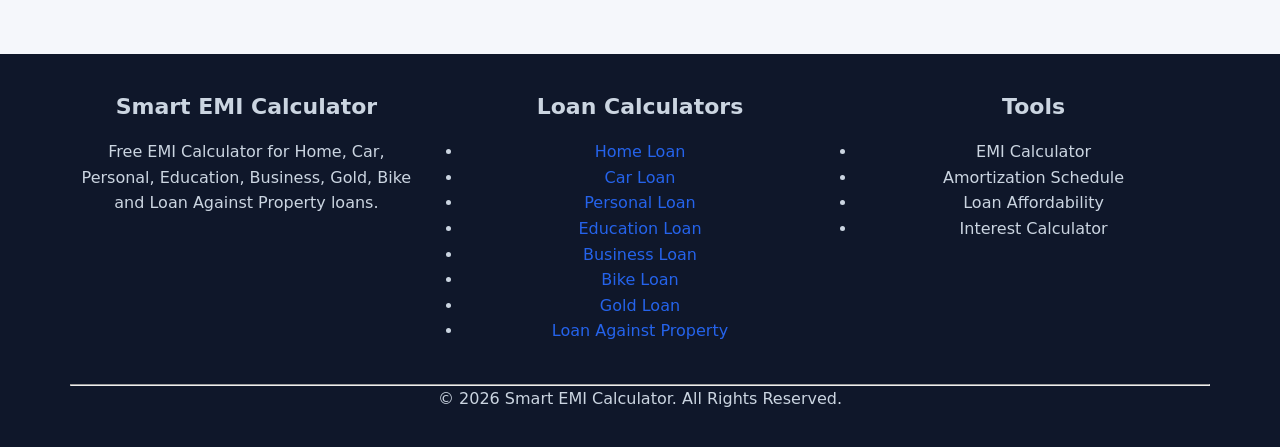
==== commit 03d8b9bd: "Clean homepage HTML structure" ====
--- a/index.html
+++ b/index.html
@@ -178,6 +178,8 @@
      MAIN
 ========================================== -->
 
+<main id="main-content"></main>
+
 <section class="hero" id="hero">
 
     <div class="container hero-grid">
@@ -244,7 +246,7 @@
 
 </section>
 
-<section class="calculator-section">
+<section id="calculator" class="calculator-section">
 
 <div class="container">
 
@@ -252,8 +254,6 @@
      CALCULATOR CARD
 ========================================== -->
 <section class="loan-categories" id="loanCategories">
-
-    <div class="container">
 
         <div class="section-title">
 
@@ -672,93 +672,6 @@
      FOOTER
 ============================ -->
 
-<footer class="footer">
-
-    <div class="container">
-
-        <div class="footer-grid">
-
-            <div>
-
-                <h3>Smart EMI Calculator</h3>
-
-                <p>
-
-                    Free financial calculators to help you make smarter money decisions.
-
-                </p>
-
-            </div>
-
-            <div>
-
-                <h4>Calculators</h4>
-
-                <ul>
-
-                    <li><a href="?loan=home">Home Loan</a></li>
-
-                    <li><a href="?loan=car">Car Loan</a></li>
-
-                    <li><a href="?loan=personal">Personal Loan</a></li>
-
-                    <li><a href="?loan=education">Education Loan</a></li>
-
-                </ul>
-
-            </div>
-
-            <div>
-
-                <h4>Company</h4>
-
-                <ul>
-
-                    <li><a href="about.html">About</a></li>
-
-                    <li><a href="contact.html">Contact</a></li>
-
-                    <li><a href="privacy.html">Privacy</a></li>
-
-                    <li><a href="disclaimer.html">Disclaimer</a></li>
-
-                </ul>
-
-            </div>
-
-            <div>
-
-                <h4>Follow Us</h4>
-
-                <p>
-
-                    Facebook<br>
-
-                    LinkedIn<br>
-
-                    X (Twitter)<br>
-
-                    YouTube
-
-                </p>
-
-            </div>
-
-        </div>
-
-        <hr>
-
-        <p class="copyright">
-
-            © <span id="currentYear"></span> Smart EMI Calculator.
-            All Rights Reserved.
-
-        </p>
-
-    </div>
-
-</footer>
-
 <button id="backToTop" class="back-to-top">
 
     ↑
@@ -1070,9 +983,7 @@
         Frequently Asked Questions
     </h2>
 
-    <div id="faq">
-
-    </div>
+    <div id="faqContainer"></div>
 
 </section>
 
--- a/css/style.css
+++ b/css/style.css
@@ -111,9 +111,7 @@
 /* ===================================== */
 
 section{
-
-padding:60px 0;
-
+    padding:60px 0;
 }
 
 /* ===================================== */
@@ -302,37 +300,20 @@
 }
 
 input,
-select,
-textarea{
-
-    width:100%;
-
-    padding:14px 16px;
-
-    border:1px solid var(--border);
-
+select{
+    height:52px;
+    border:1px solid #dbe4f0;
     border-radius:12px;
-
-    background:#fff;
-
-    color:var(--text);
-
+    padding:0 16px;
     font-size:16px;
-
-    transition:all .25s ease;
-
+    transition:.25s;
+}
+
+input:focus,
+select:focus{
     outline:none;
-
-}
-
-input:focus,
-select:focus,
-textarea:focus{
-
-    border-color:var(--primary);
-
+    border-color:#2563eb;
     box-shadow:0 0 0 4px rgba(37,99,235,.15);
-
 }
 
 input::placeholder{
@@ -600,6 +581,44 @@
 
 }
 
+/* ==========================
+   Charts Section
+========================== */
+
+.chart-section{
+    max-width:1100px;
+    margin:60px auto;
+    padding:0 20px;
+}
+
+.chart-section h2{
+    text-align:center;
+    margin-bottom:12px;
+}
+
+.chart-section p{
+    text-align:center;
+    color:#64748b;
+    margin-bottom:30px;
+}
+
+.chart-container{
+    background:#fff;
+    border:1px solid #e5e7eb;
+    border-radius:16px;
+    padding:20px;
+    height:380px;
+    display:flex;
+    justify-content:center;
+    align-items:center;
+    box-shadow:0 8px 20px rgba(0,0,0,.05);
+}
+
+.chart-container canvas{
+    width:100% !important;
+    height:100% !important;
+}
+
 /* ==========================================================
    TABLES
 ========================================================== */
@@ -913,14 +932,23 @@
    ANIMATIONS
 ========================================================== */
 
-.card,
-.summary-card,
-.result-box,
-.chart-card,
-.detail-box{
-
-    animation:fadeUp .45s ease;
-
+.result-card{
+    background:#fff;
+    border-radius:16px;
+    padding:22px;
+    box-shadow:0 8px 25px rgba(0,0,0,.08);
+    border:1px solid #eef2f7;
+}
+
+.btn{
+    border-radius:12px;
+    padding:14px 28px;
+    font-weight:600;
+    transition:.25s;
+}
+
+.btn:hover{
+    transform:translateY(-2px);
 }
 
 @keyframes fadeUp{
@@ -1547,67 +1575,54 @@
 }
 
 .loan-grid{
-
     display:grid;
-
-    grid-template-columns:repeat(auto-fit,minmax(240px,1fr));
-
-    gap:25px;
-
+    grid-template-columns:repeat(8, minmax(120px,1fr));
+    gap:18px;
+    margin-top:35px;
+    justify-content:center;
 }
 
 .loan-card{
-
     background:#fff;
-
-    padding:35px;
-
-    border-radius:18px;
-
+    border:1px solid #e5e7eb;
+    border-radius:16px;
+    width:130px;
+    height:130px;
+    padding:16px;
+    display:flex;
+    flex-direction:column;
+    justify-content:center;
+    align-items:center;
     text-align:center;
-
-    text-decoration:none;
-
-    color:#1e293b;
-
-    box-shadow:0 10px 30px rgba(0,0,0,.06);
-
-    transition:.35s;
-
+    transition:.25s;
+    box-shadow:0 4px 12px rgba(0,0,0,.06);
 }
 
 .loan-card:hover{
-
-    transform:translateY(-8px);
-
-    box-shadow:0 18px 40px rgba(37,99,235,.18);
-
-}
-
-.loan-icon{
-
-    font-size:48px;
-
-    margin-bottom:20px;
-
+    transform:translateY(-4px);
+    box-shadow:0 10px 25px rgba(37,99,235,.15);
+}
+
+.loan-card i,
+.loan-card img{
+    font-size:30px;
+    width:32px;
+height:32px;
+margin-bottom:8px;
 }
 
 .loan-card h3{
-
-    margin-bottom:12px;
-
-    color:#2563eb;
-
+    font-size:20px;
+    margin:10px 0 6px;
+    line-height:1.2;
 }
 
 .loan-card p{
-
+    font-size:13px;
+    line-height:1.4;
     color:#64748b;
-
-    line-height:1.6;
-
-}
-
+    margin:0;
+}
 /* ==========================================================
    FEATURES
 ========================================================== */
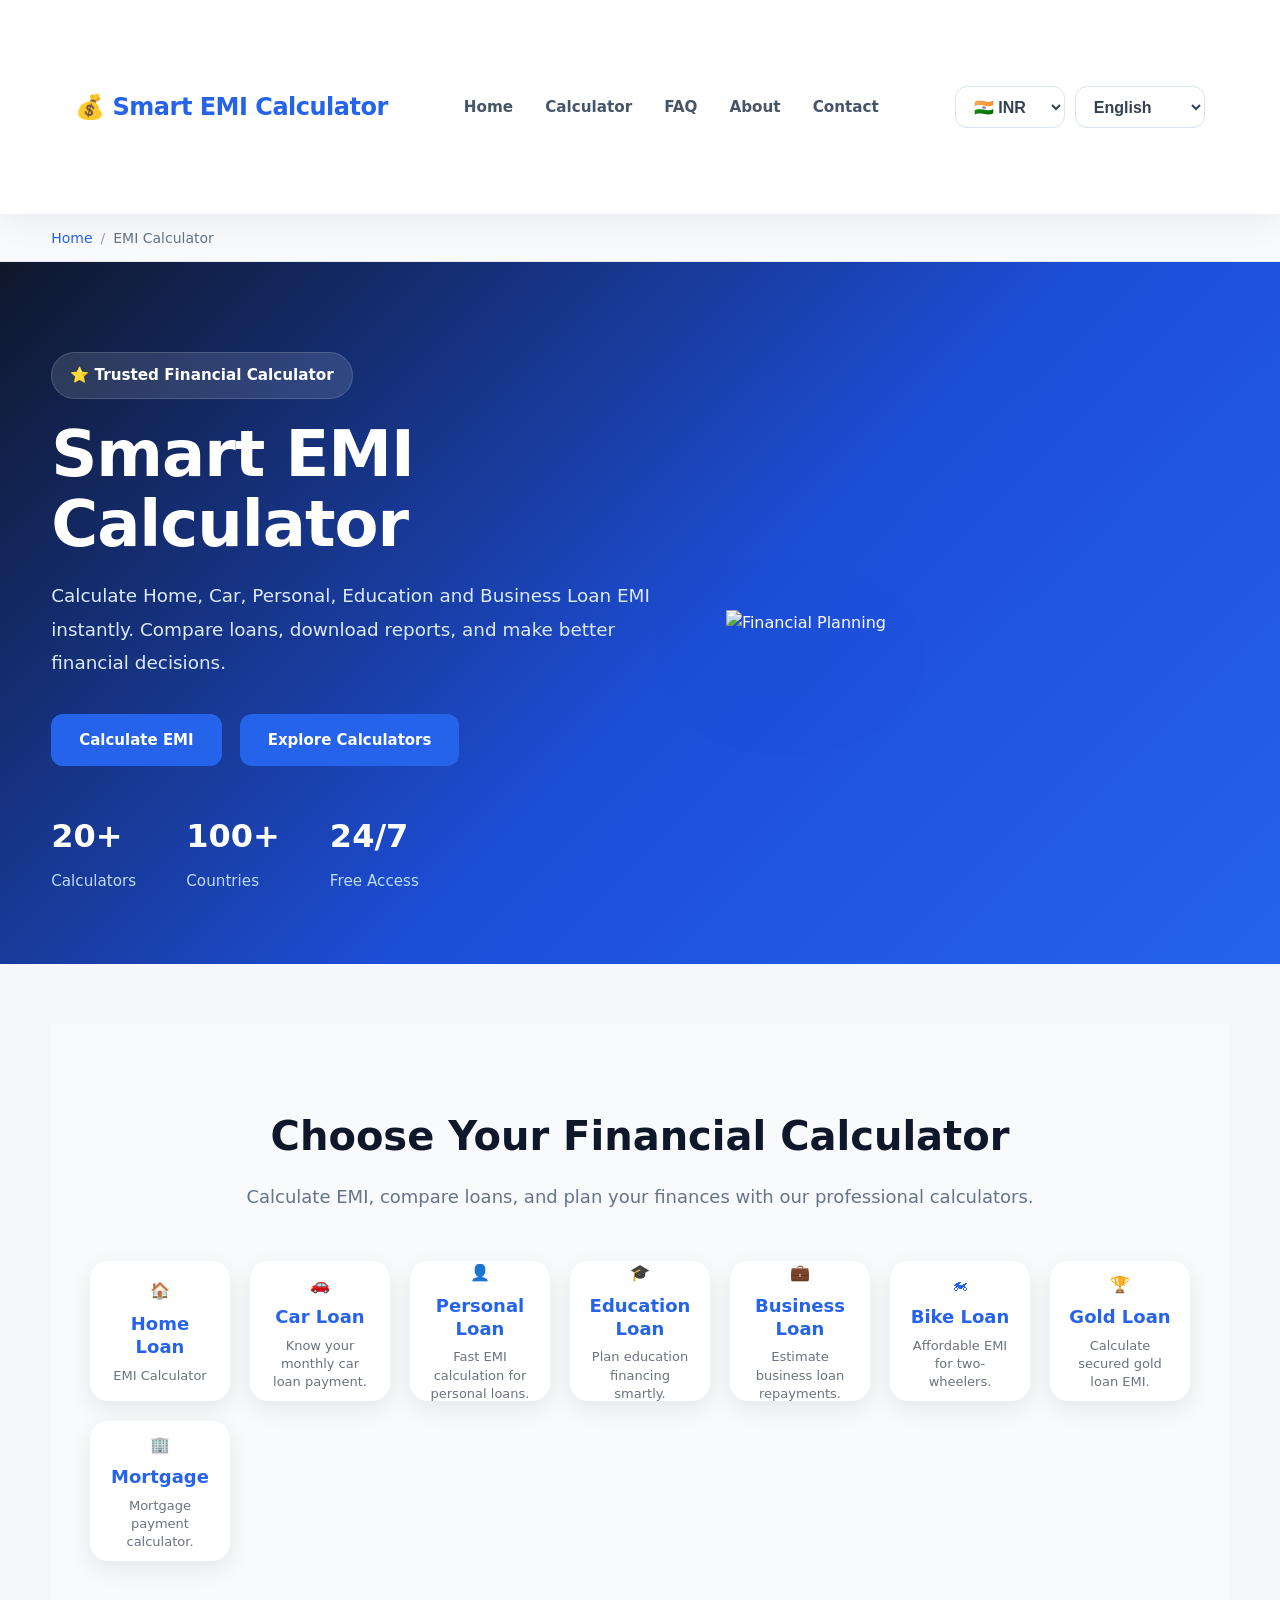
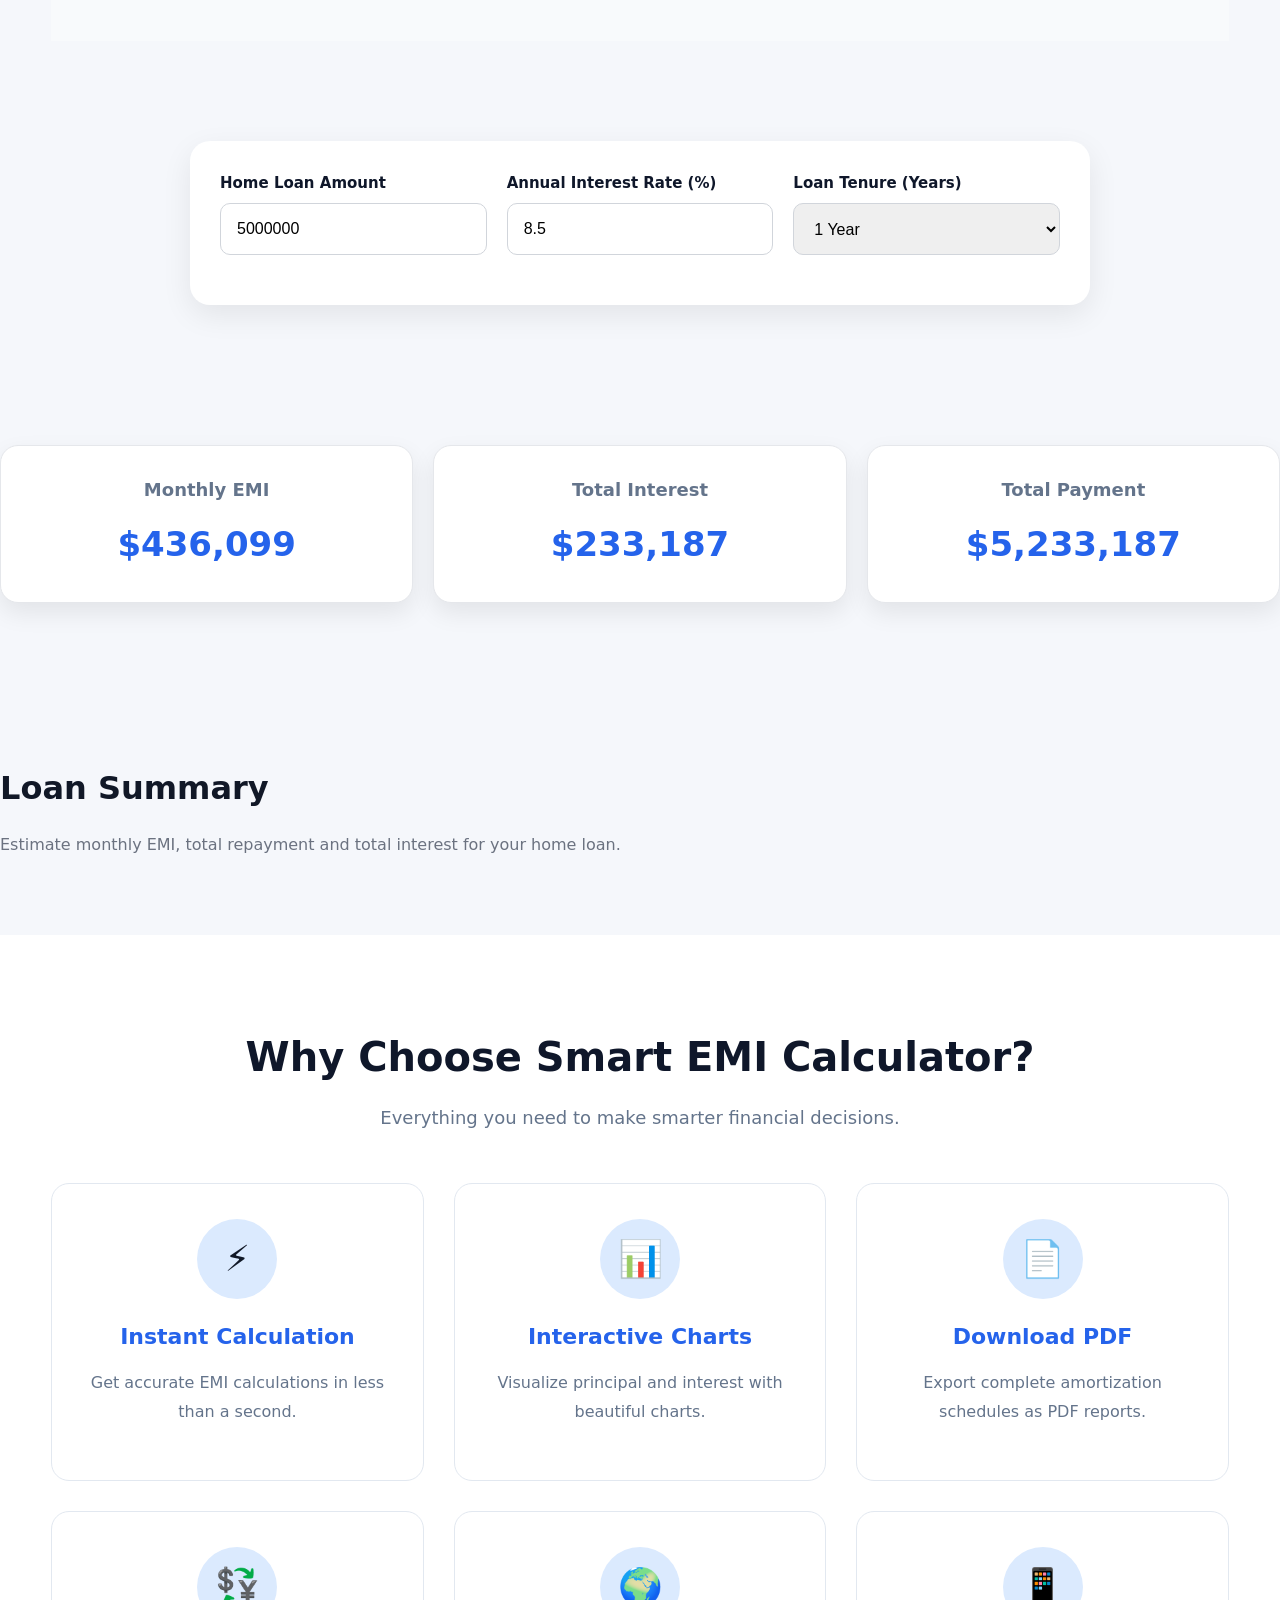
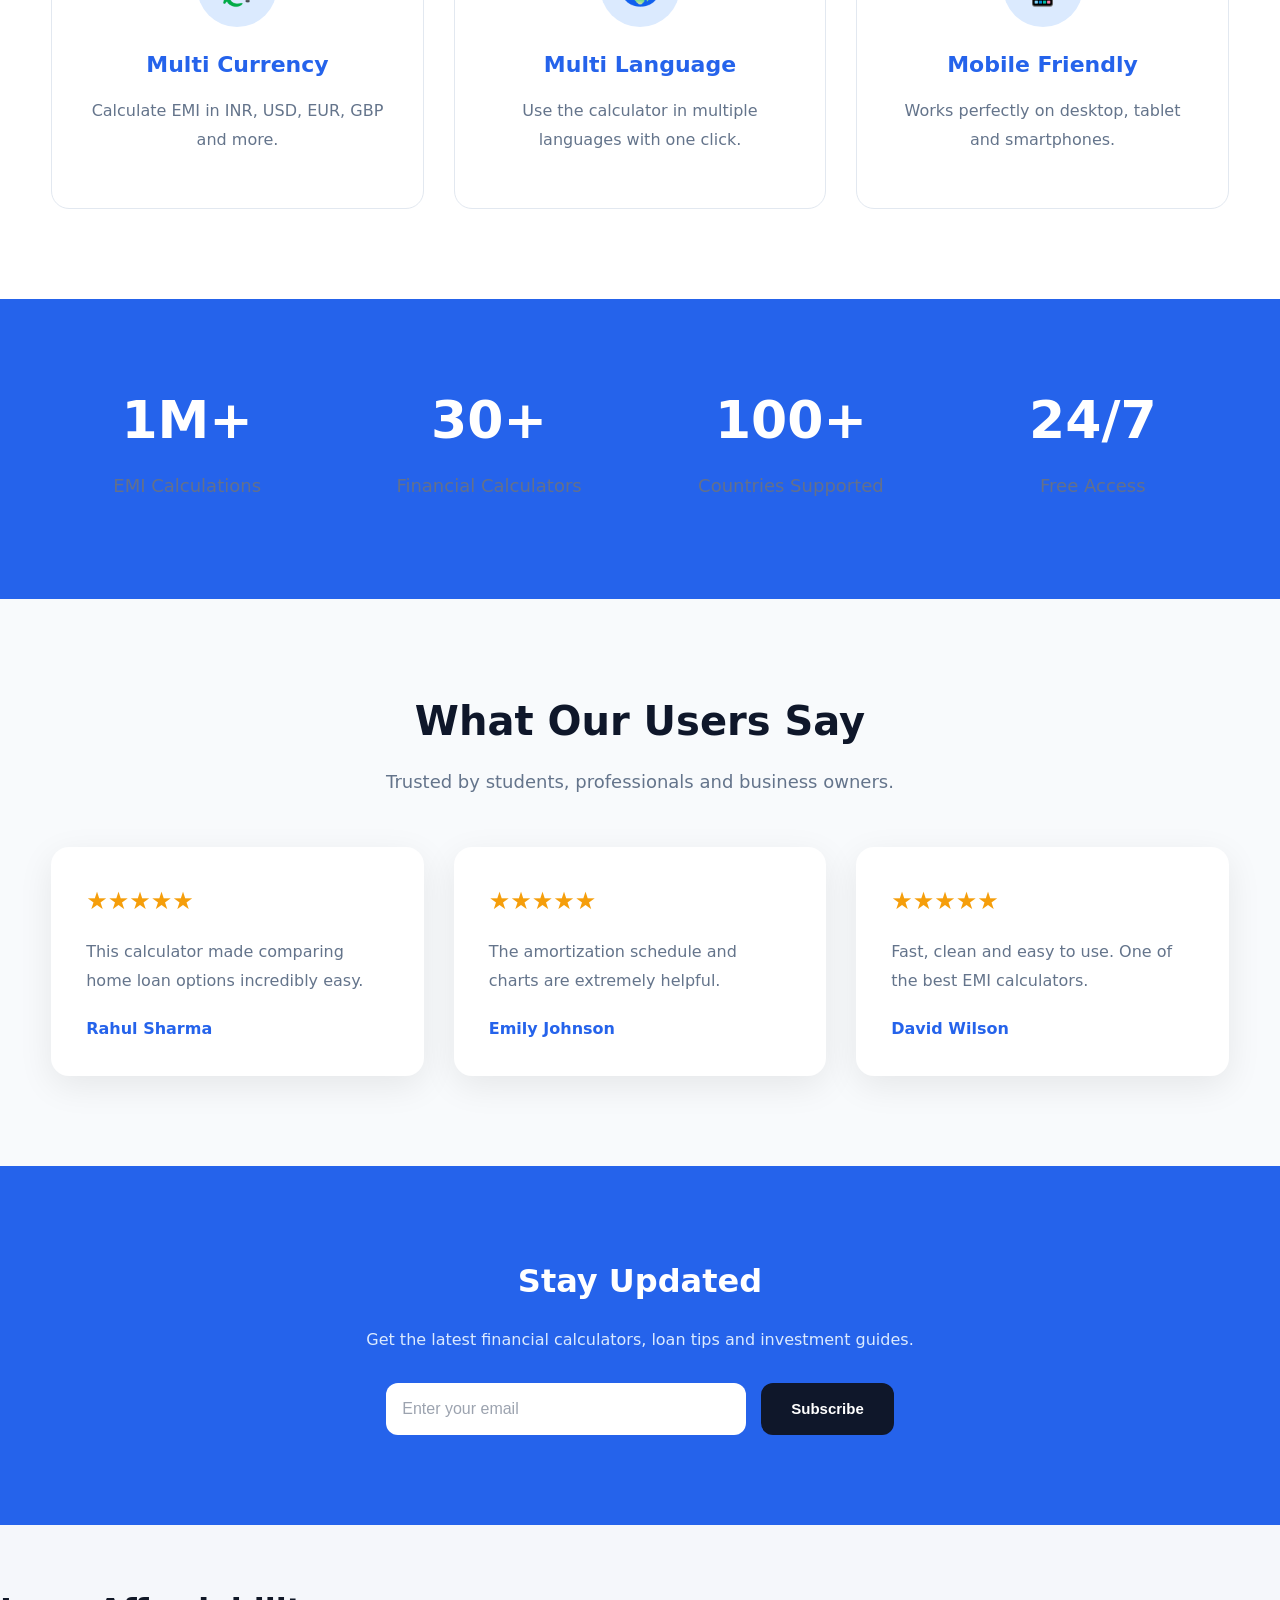
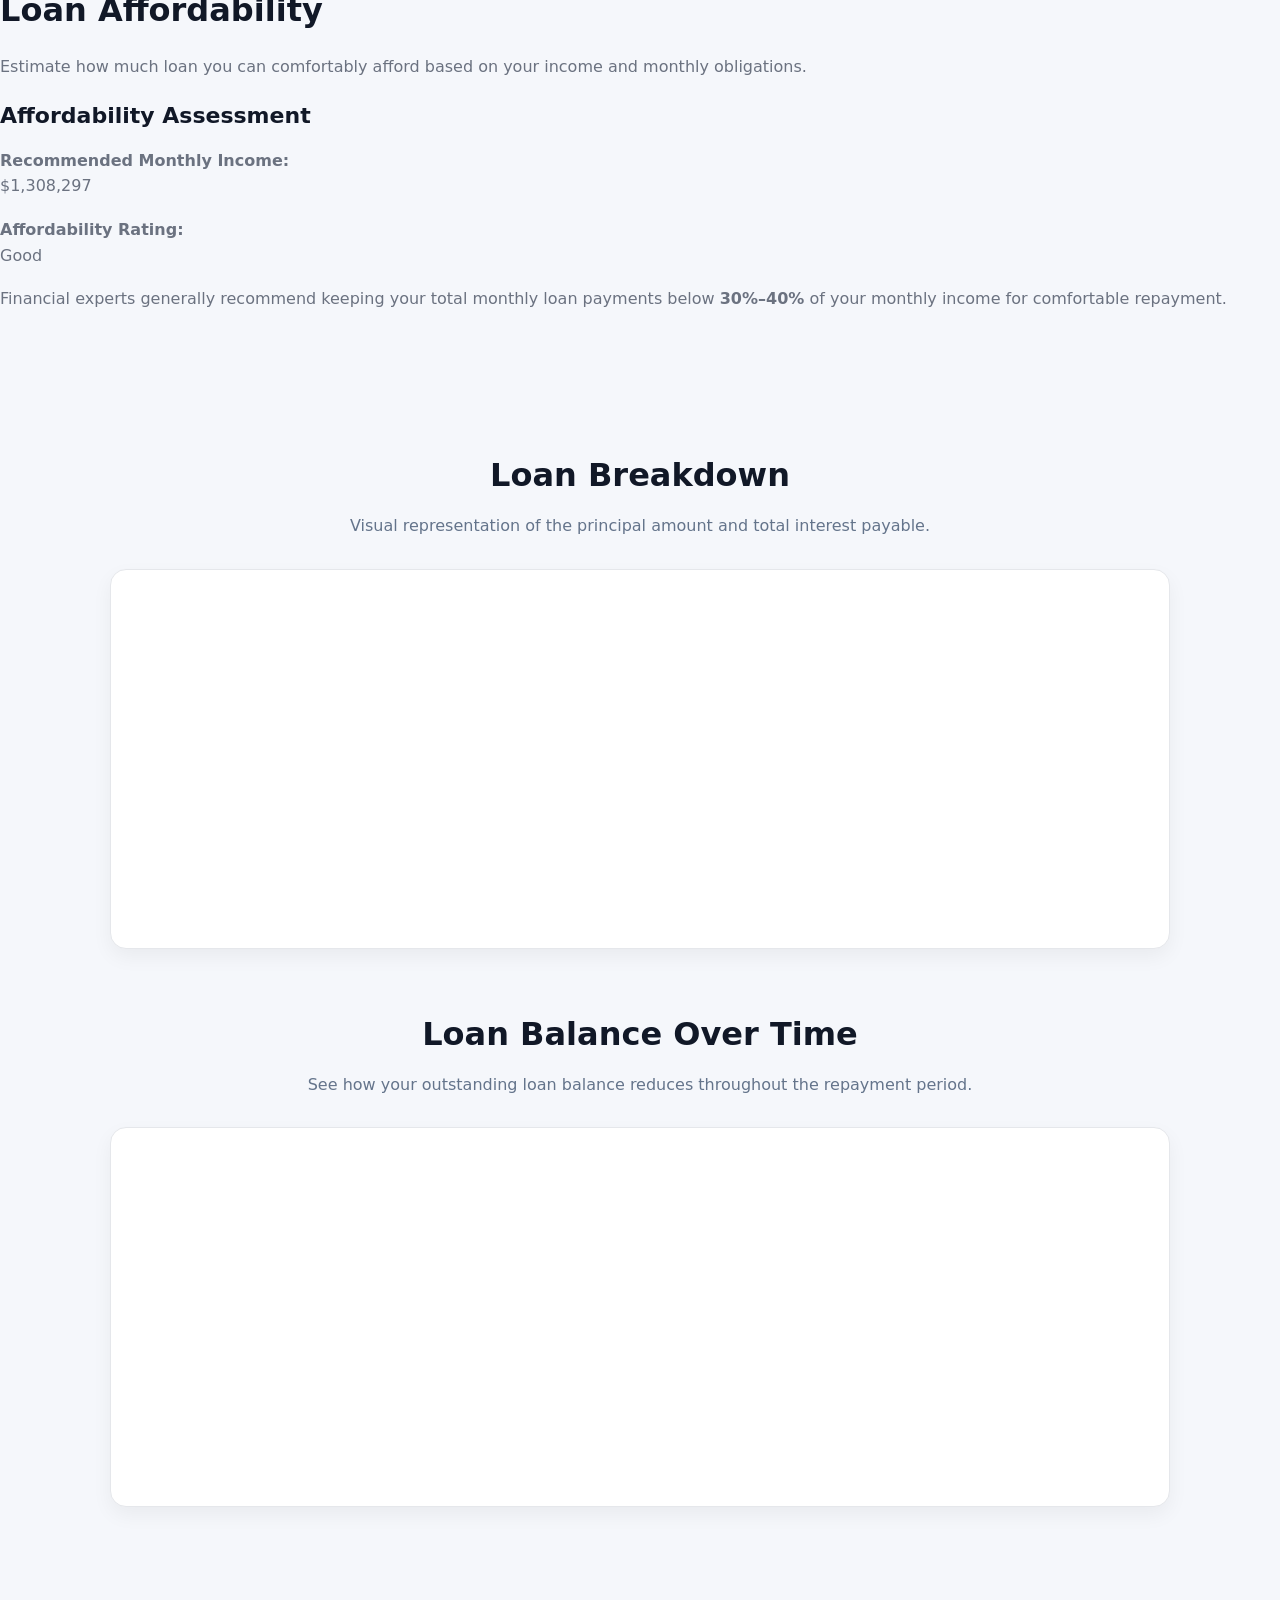
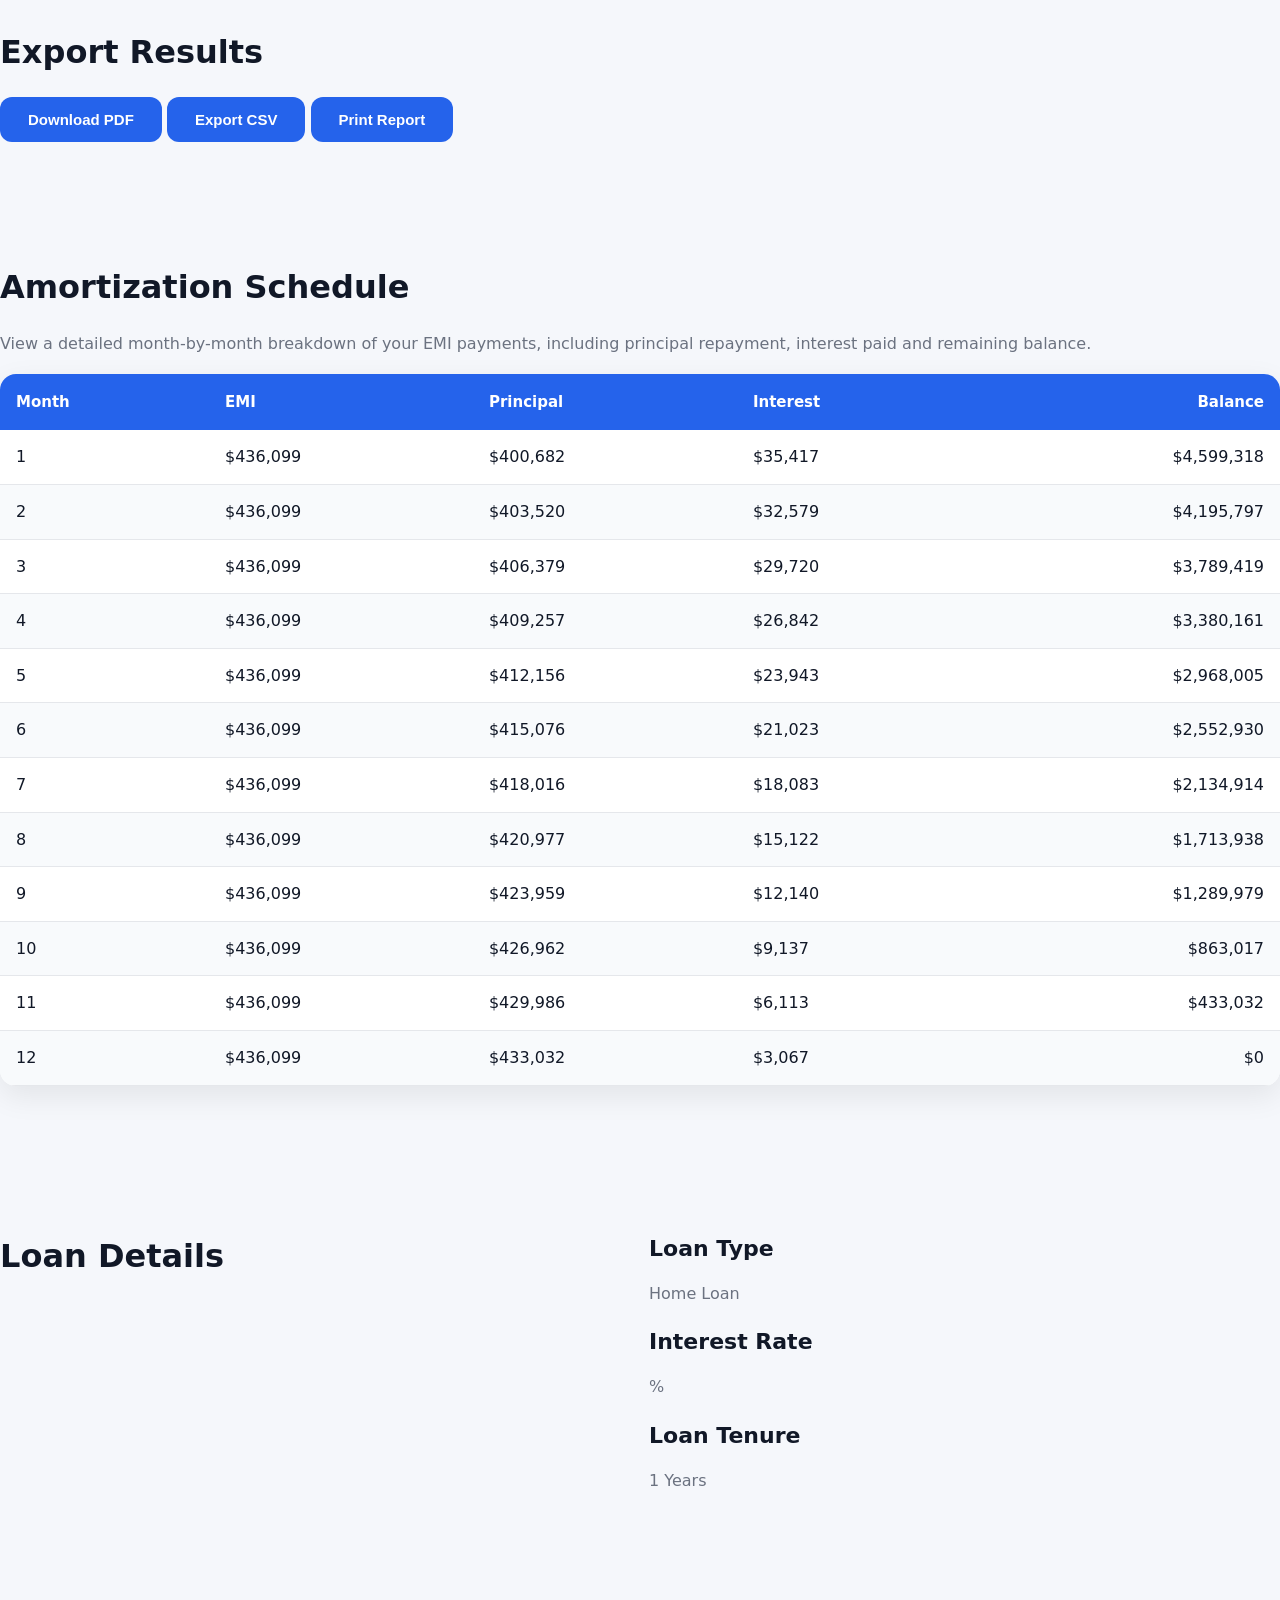
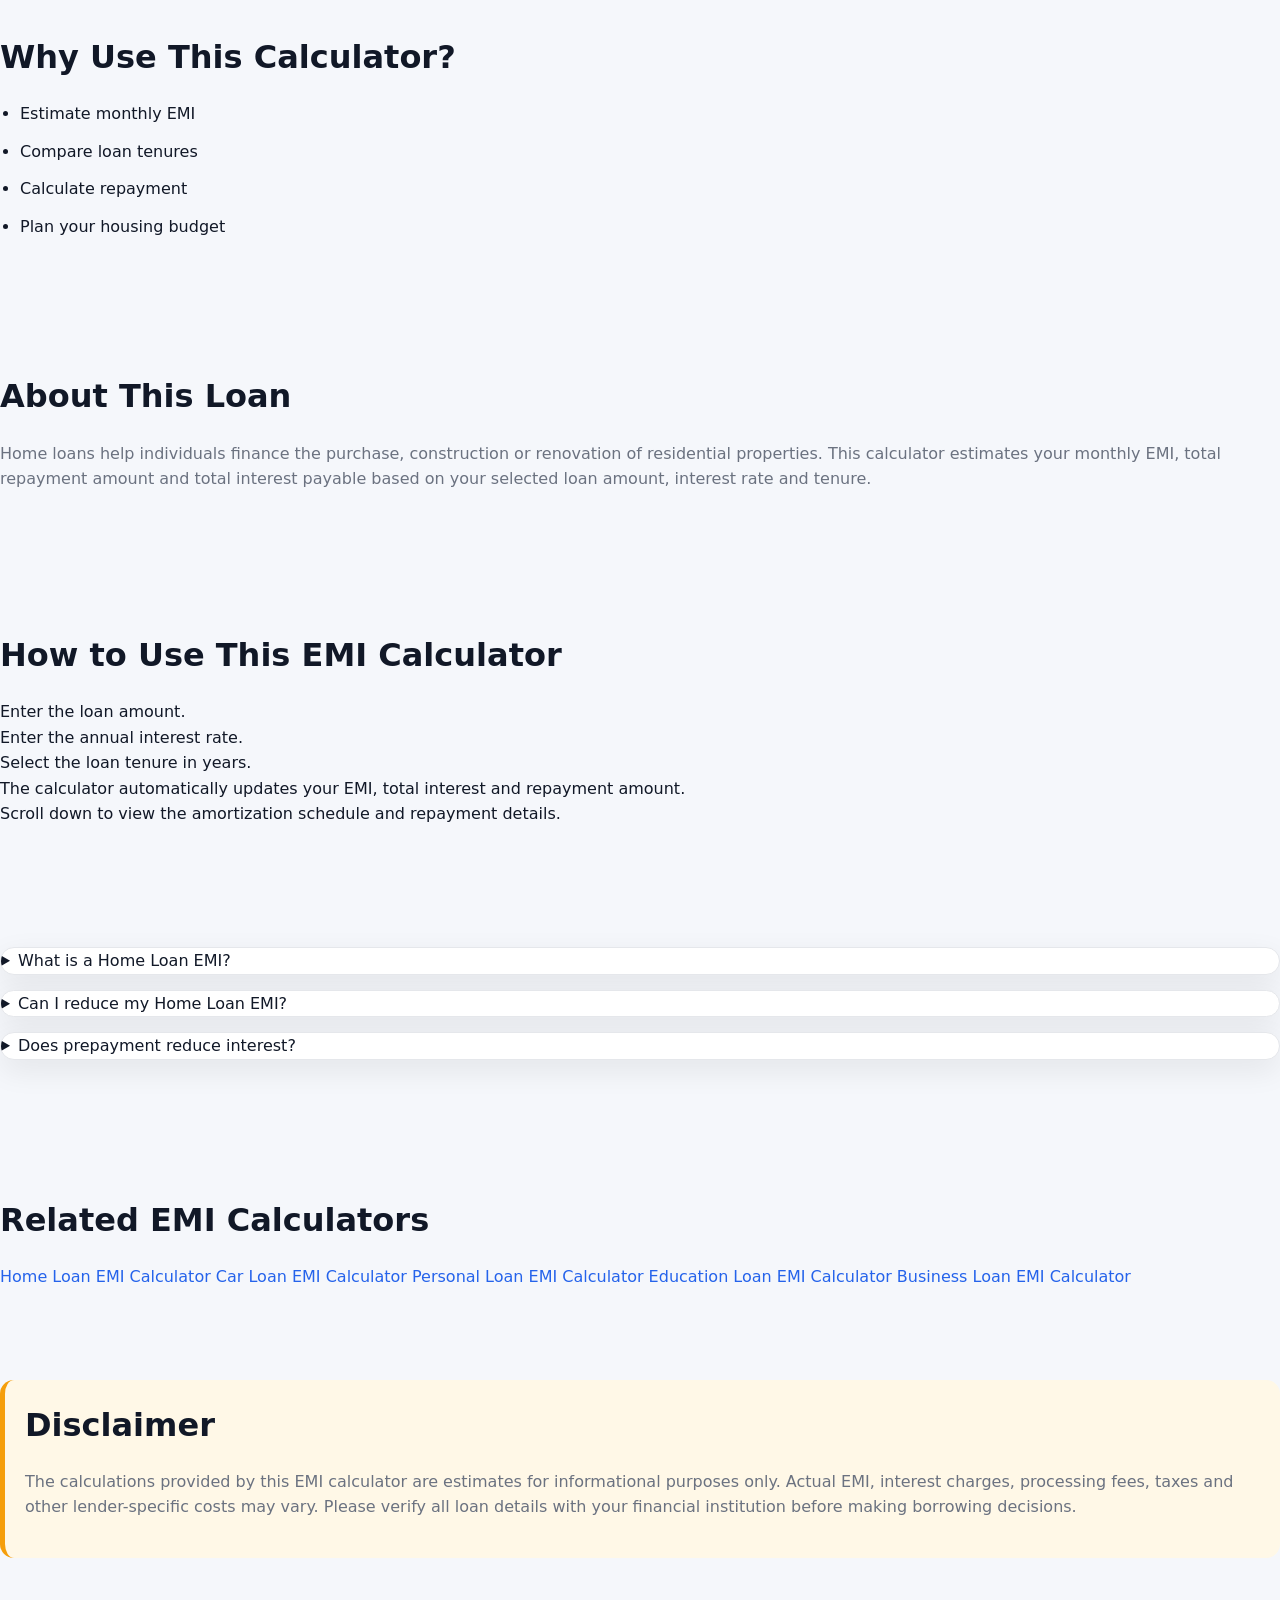
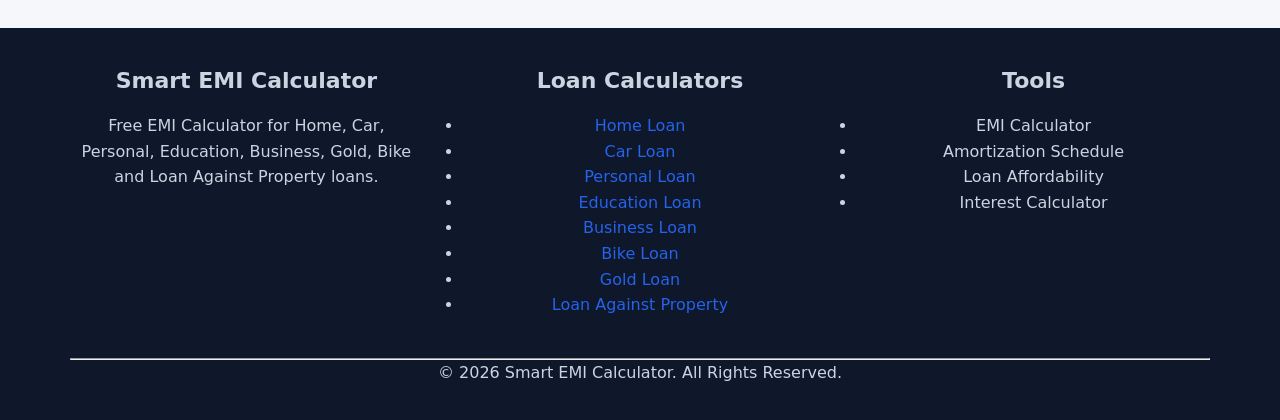
==== commit ee97faec: "Improve result card styling" ====
--- a/index.html
+++ b/index.html
@@ -270,7 +270,7 @@
             <a href="?loan=home" class="loan-card">
                 <div class="loan-icon">🏠</div>
                 <h3>Home Loan</h3>
-                <p>Calculate Home Loan EMI instantly.</p>
+                <p>EMI Calculator</p>
             </a>
 
             <a href="?loan=car" class="loan-card">
--- a/css/style.css
+++ b/css/style.css
@@ -225,18 +225,11 @@
 
 /* ===================================== */
 
-.result-grid{
-
-display:grid;
-
-grid-template-columns:
-
-repeat(3,1fr);
-
-gap:20px;
-
-margin-top:20px;
-
+.results-grid{
+    display:grid;
+    grid-template-columns:repeat(3,1fr);
+    gap:20px;
+    margin:40px auto;
 }
 
 .result-box{
@@ -934,10 +927,17 @@
 
 .result-card{
     background:#fff;
-    border-radius:16px;
-    padding:22px;
-    box-shadow:0 8px 25px rgba(0,0,0,.08);
-    border:1px solid #eef2f7;
+    border-radius:18px;
+    padding:30px;
+    text-align:center;
+    box-shadow:0 10px 25px rgba(0,0,0,.08);
+    border:1px solid #e5e7eb;
+    transition:.3s;
+}
+
+.result-card:hover{
+    transform:translateY(-5px);
+    box-shadow:0 15px 35px rgba(37,99,235,.15);
 }
 
 .btn{
@@ -1576,26 +1576,25 @@
 
 .loan-grid{
     display:grid;
-    grid-template-columns:repeat(8, minmax(120px,1fr));
-    gap:18px;
-    margin-top:35px;
+    grid-template-columns:repeat(auto-fit,minmax(140px,140px));
     justify-content:center;
+    gap:20px;
+    margin-top:40px;
 }
 
 .loan-card{
+    width:140px;
+height:140px;
+    padding:18px;
+    border-radius:18px;
     background:#fff;
-    border:1px solid #e5e7eb;
-    border-radius:16px;
-    width:130px;
-    height:130px;
-    padding:16px;
     display:flex;
     flex-direction:column;
     justify-content:center;
     align-items:center;
     text-align:center;
-    transition:.25s;
-    box-shadow:0 4px 12px rgba(0,0,0,.06);
+    box-shadow:0 8px 25px rgba(0,0,0,.08);
+    transition:.3s;
 }
 
 .loan-card:hover{
@@ -1612,15 +1611,14 @@
 }
 
 .loan-card h3{
-    font-size:20px;
-    margin:10px 0 6px;
-    line-height:1.2;
+    font-size:18px;
+    margin:8px 0;
+    line-height:1.3;
 }
 
 .loan-card p{
     font-size:13px;
     line-height:1.4;
-    color:#64748b;
     margin:0;
 }
 /* ==========================================================
@@ -2303,4 +2301,54 @@
 
 .breadcrumb a:hover{
     text-decoration:underline;
+}
+
+.calculator-card{
+    max-width:900px;
+    margin:40px auto;
+    padding:30px;
+    background:#fff;
+    border-radius:20px;
+    box-shadow:0 10px 30px rgba(0,0,0,.08);
+    display:grid;
+    grid-template-columns:repeat(auto-fit,minmax(250px,1fr));
+    gap:20px;
+}
+
+.form-control{
+    width:100%;
+    padding:14px 16px;
+    border:1px solid #d1d5db;
+    border-radius:10px;
+    font-size:16px;
+}
+
+.form-group label{
+    display:block;
+    margin-bottom:8px;
+    font-weight:600;
+}
+
+@media (max-width:768px){
+
+    .results-grid{
+        grid-template-columns:1fr;
+    }
+
+}
+
+/* ===== Premium Result Cards ===== */
+
+.result-card h3{
+    font-size:18px;
+    color:#64748b;
+    margin-bottom:12px;
+    font-weight:600;
+}
+
+.result-value{
+    font-size:34px;
+    font-weight:700;
+    color:#2563eb;
+    margin-top:8px;
 }
